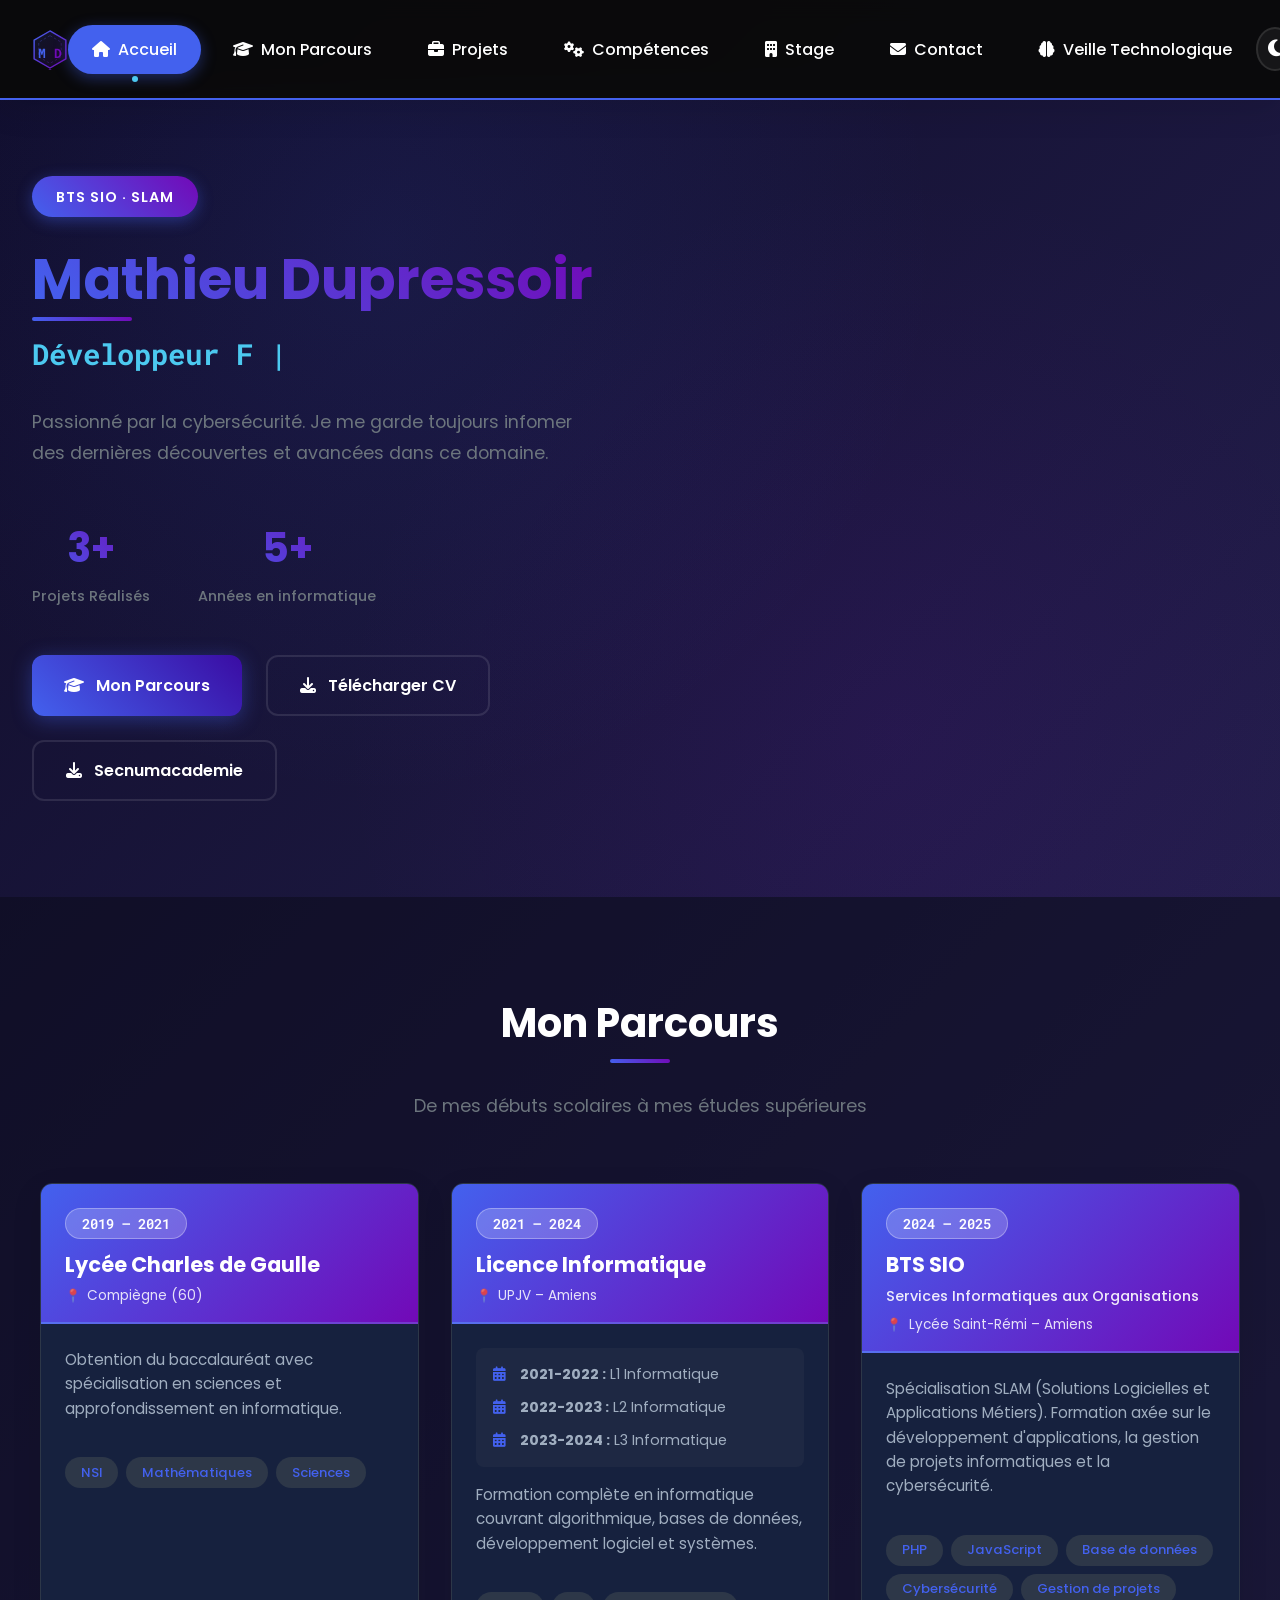
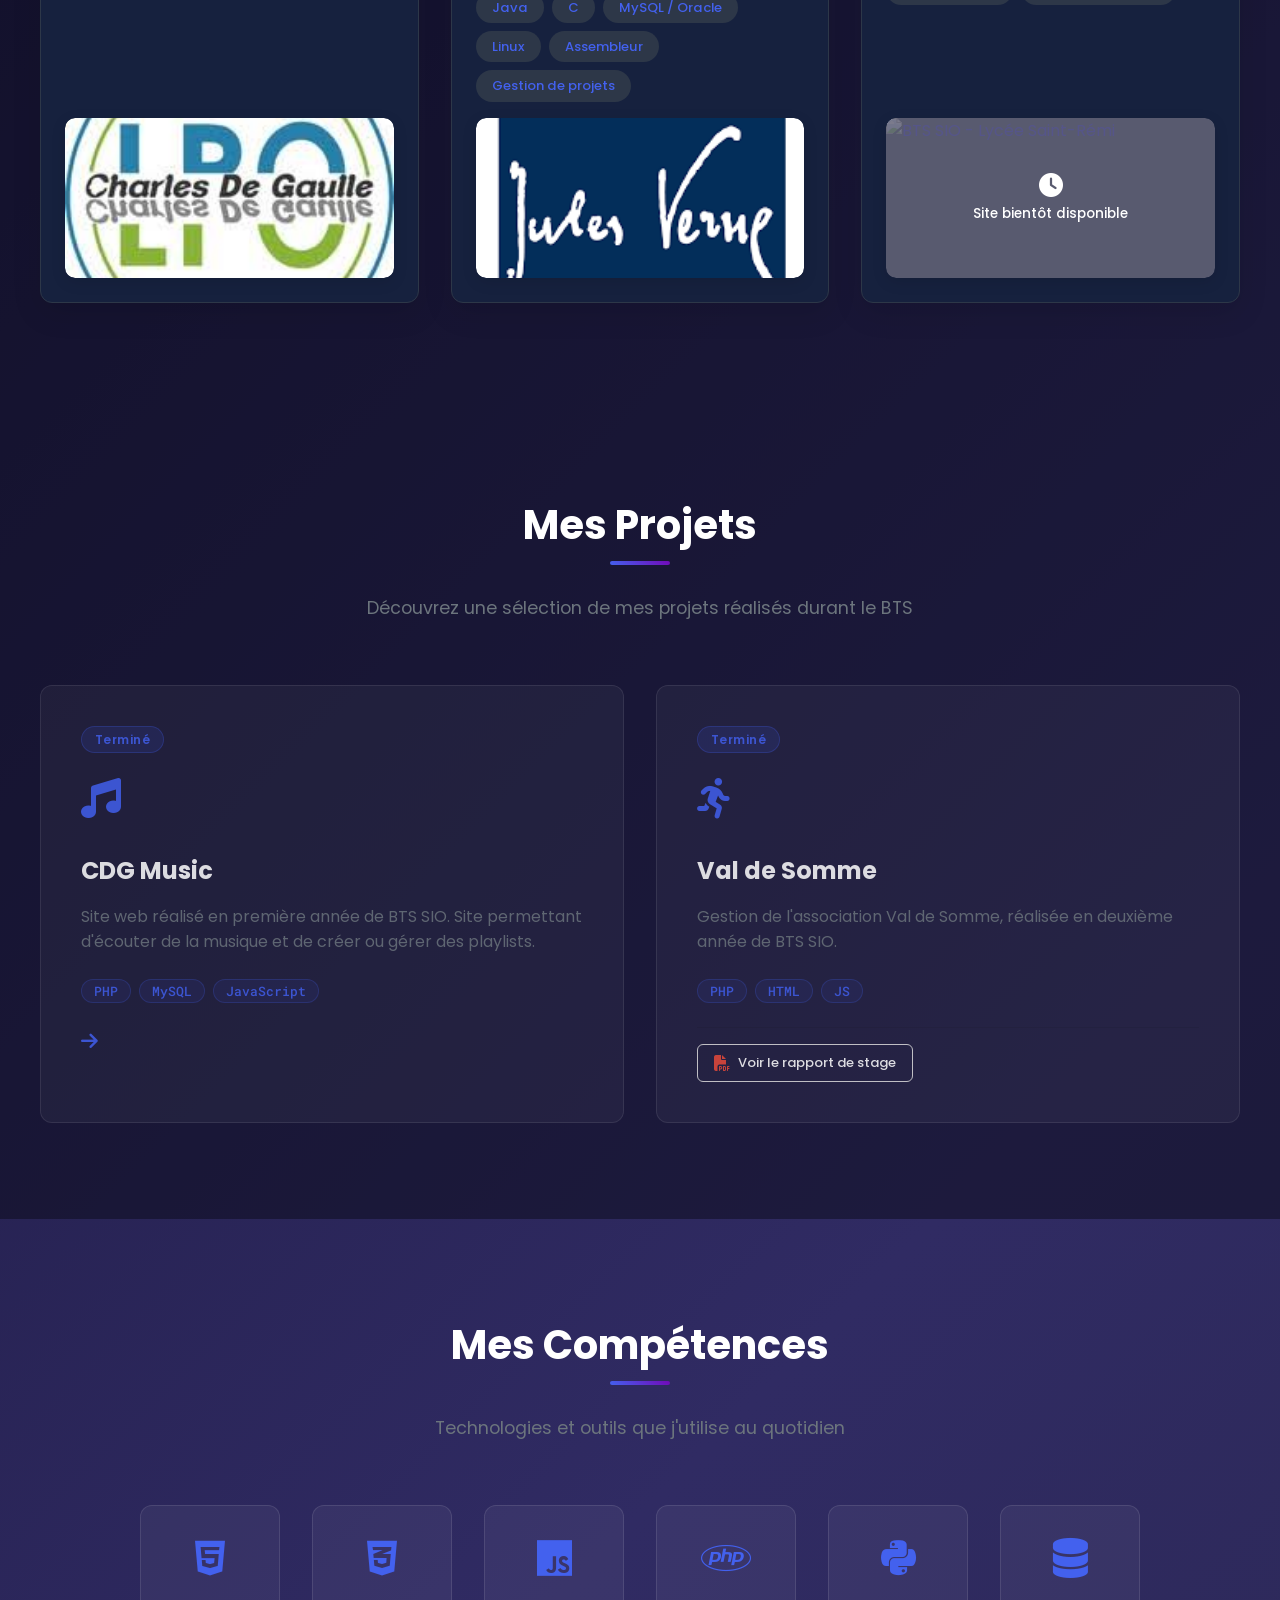
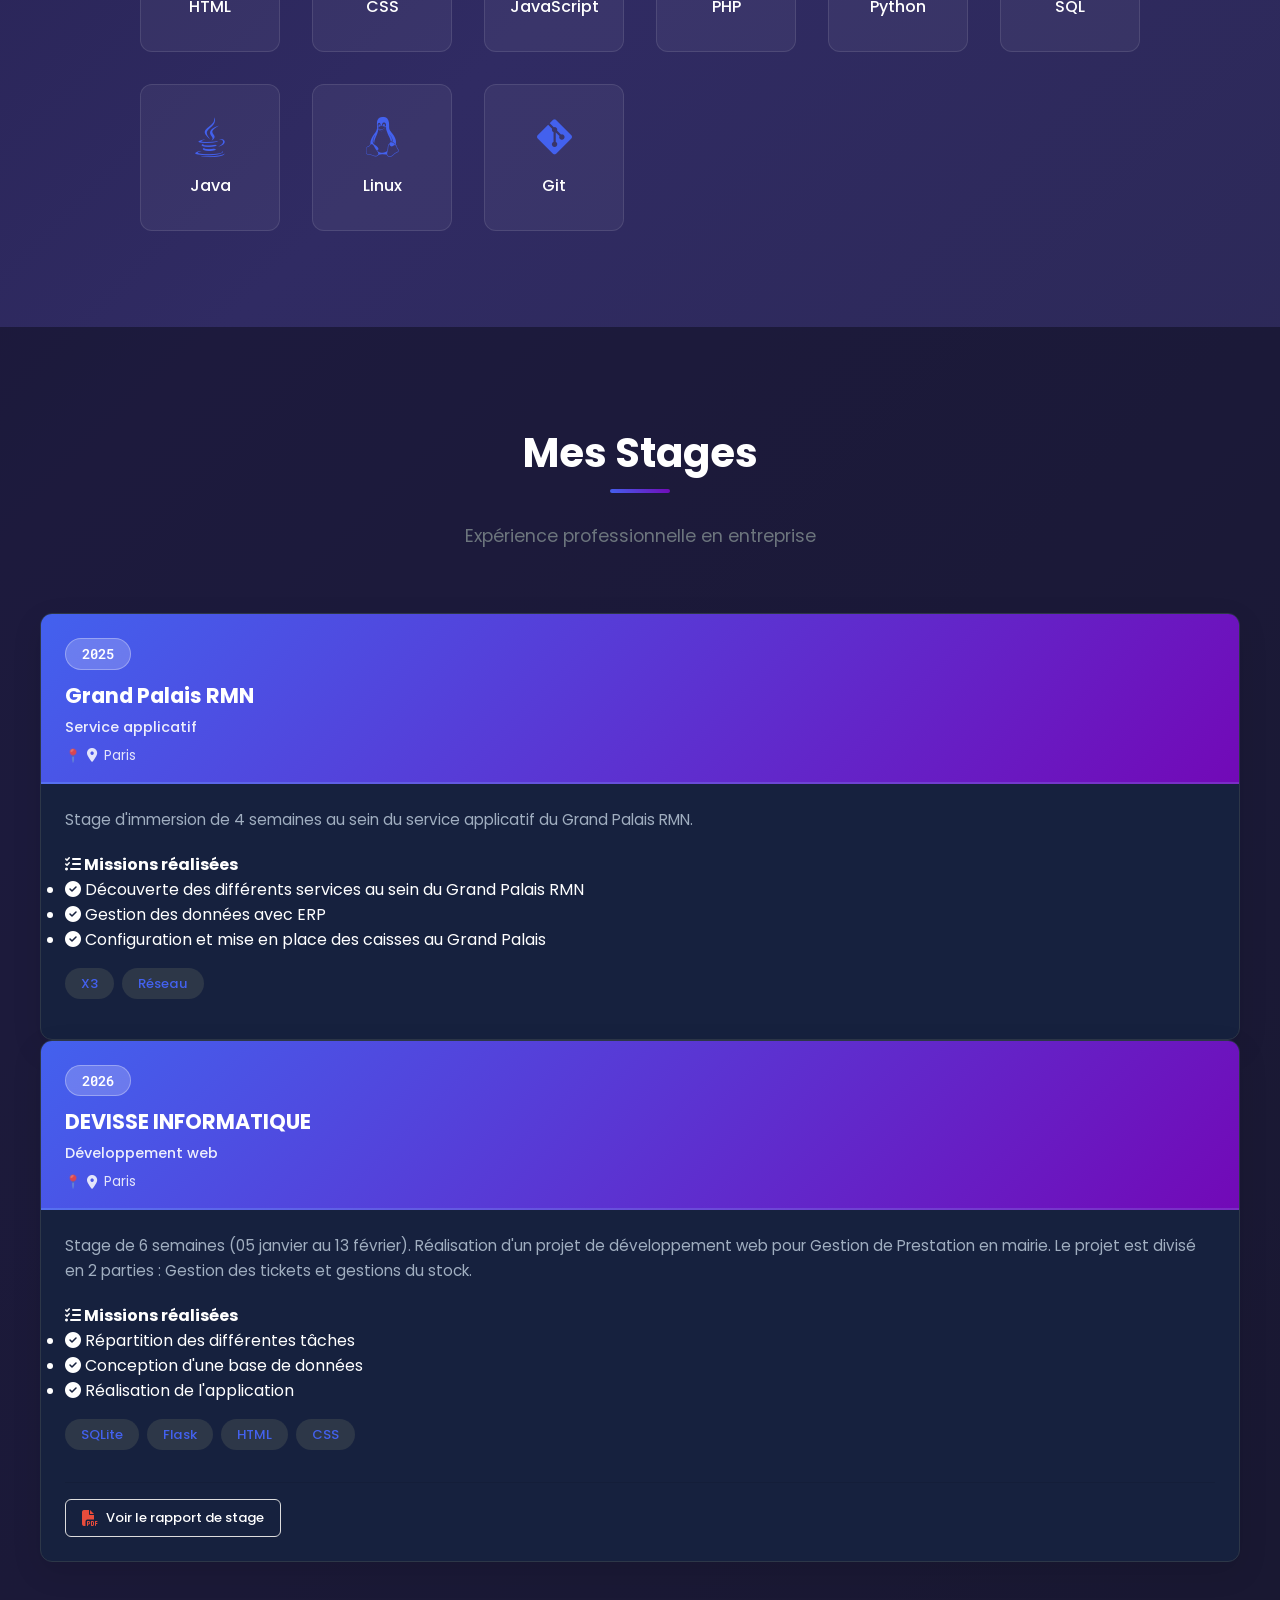
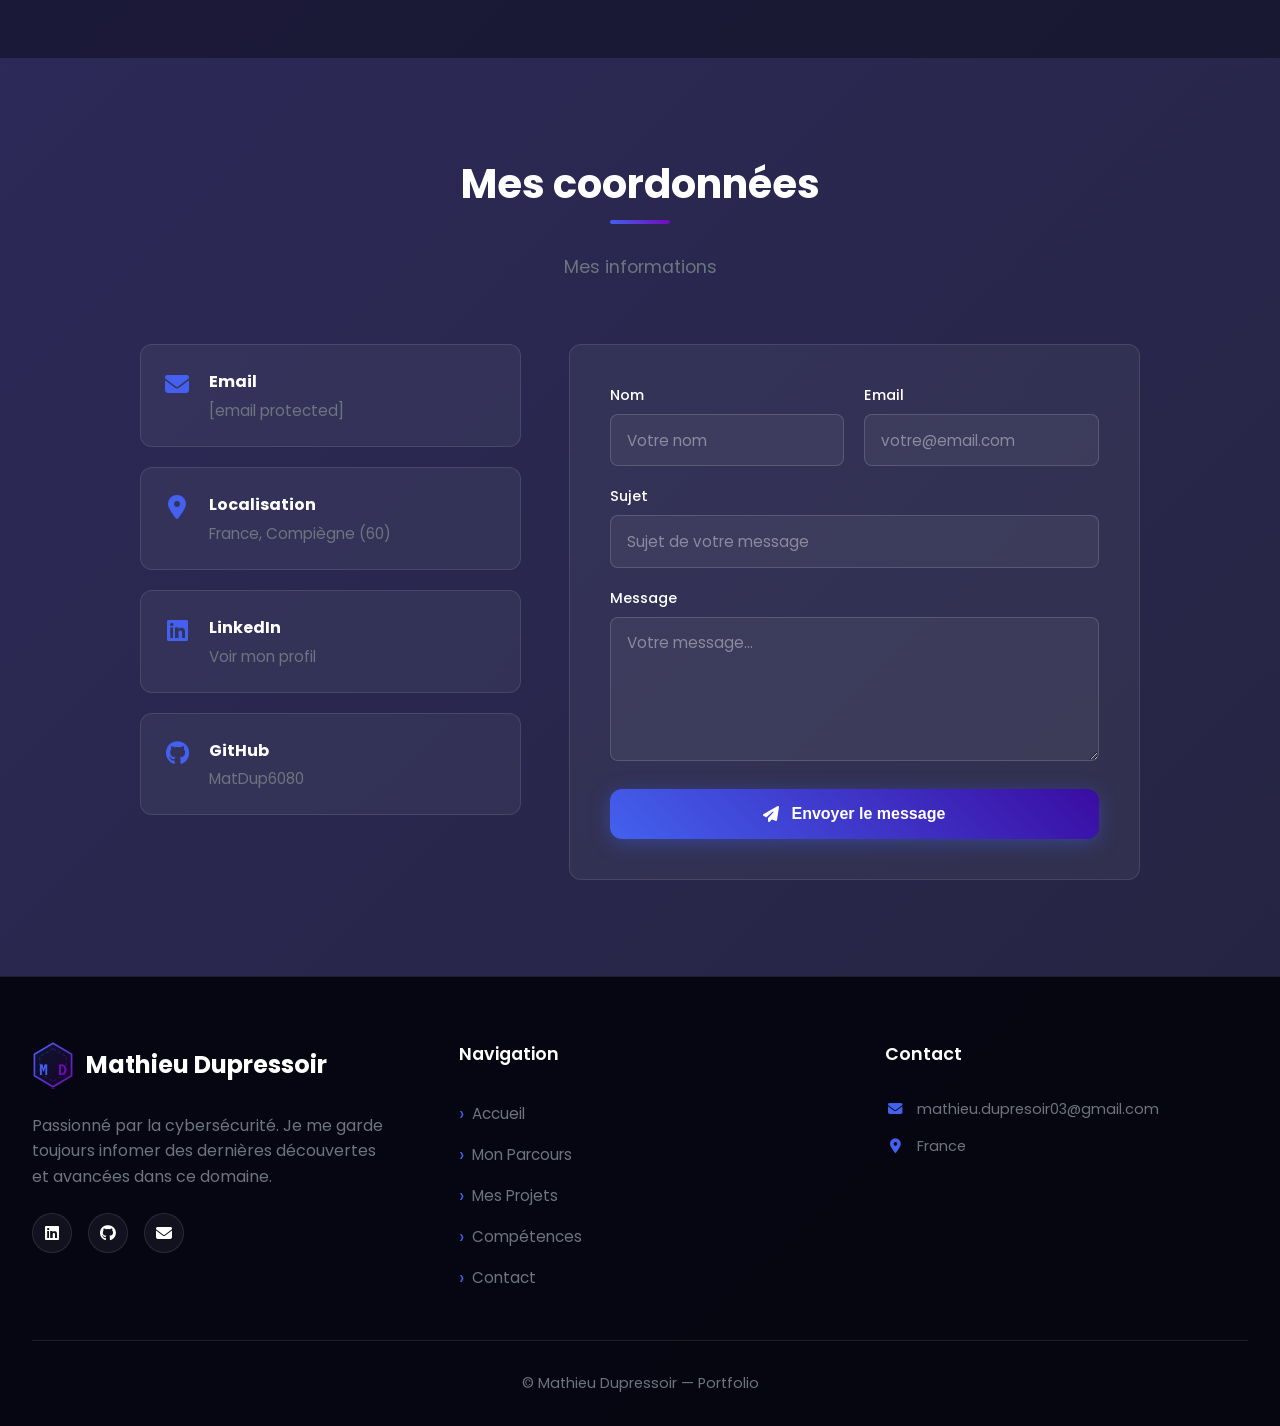
==== index.html @ 3f150882 "Add files via upload" ====
<!DOCTYPE html>
<html lang="fr">
<head>
    <meta charset="UTF-8">
    <meta name="viewport" content="width=device-width, initial-scale=1.0">
    <title>Portfolio - Mathieu Dupressoir</title>
    <link rel="stylesheet" href="portfolio.css">
    <link rel="stylesheet" href="https://cdnjs.cloudflare.com/ajax/libs/font-awesome/6.4.0/css/all.min.css">
    <link href="https://fonts.googleapis.com/css2?family=Poppins:wght@300;400;500;600;700&family=Roboto+Mono:wght@300;400;500&display=swap" rel="stylesheet">
</head>
<body>

<!-- Navigation -->
<nav class="navbar">
    <div class="nav-container">
        <div class="nav-brand">
            <a href="#accueil" class="logo-wrapper" aria-label="Accueil">
                <!-- Logo hexagone — version navbar -->
                <svg class="logo-svg" viewBox="0 0 54 62" xmlns="http://www.w3.org/2000/svg" aria-hidden="true">
                    <defs>
                        <linearGradient id="lg-nav" x1="0%" y1="0%" x2="100%" y2="100%">
                            <stop offset="0%" stop-color="#4361ee"/>
                            <stop offset="100%" stop-color="#7209b7"/>
                        </linearGradient>
                    </defs>
                    <!-- Remplissage léger -->
                    <polygon points="27,3 51,17 51,45 27,59 3,45 3,17" fill="url(#lg-nav)" opacity="0.14"/>
                    <!-- Contour principal -->
                    <polygon points="27,3 51,17 51,45 27,59 3,45 3,17" fill="none" stroke="url(#lg-nav)" stroke-width="2.2"/>
                    <!-- Contour tirets intérieur -->
                    <polygon points="27,10 44,20 44,42 27,52 10,42 10,20" fill="none" stroke="url(#lg-nav)" stroke-width="0.9" stroke-dasharray="4 3" opacity="0.5"/>
                    <!-- M -->
                    <text x="15" y="36" font-family="'Roboto Mono',monospace" font-size="20" font-weight="700" fill="#4361ee" text-anchor="middle" dominant-baseline="central">M</text>
                    <!-- D -->
                    <text x="39" y="36" font-family="'Roboto Mono',monospace" font-size="20" font-weight="700" fill="#7209b7" text-anchor="middle" dominant-baseline="central">D</text>
                    <!-- Point accent -->
                    <circle cx="27" cy="64" r="3" fill="#7209b7"/>
                </svg>
            </a>
        </div>

        <ul class="nav-menu">
            <li><a href="#accueil" class="nav-link active">
                <i class="fas fa-home"></i>
                <span>Accueil</span>
            </a></li>
            <li><a href="#parcours" class="nav-link">
                <i class="fas fa-graduation-cap"></i>
                <span>Mon Parcours</span>
            </a></li>
            <li><a href="#projets" class="nav-link">
                <i class="fas fa-briefcase"></i>
                <span>Projets</span>
            </a></li>
            <li><a href="#competences" class="nav-link">
                <i class="fas fa-cogs"></i>
                <span>Compétences</span>
            </a></li>
            <li><a href="#stage" class="nav-link">
                <i class="fas fa-building"></i>
                <span>Stage</span>
            </a></li>
            <li><a href="#contact" class="nav-link">
                <i class="fas fa-envelope"></i>
                <span>Contact</span>
            </a></li>
            <li><a href="Veille_technologique/Veille_cyber.html" class="nav-link">
                <i class="fas fa-brain"></i>
                <span>Veille Technologique</span>
            </a></li>
        </ul>

        <div class="nav-actions">
            <button class="theme-toggle" id="themeToggle" aria-label="Changer le thème">
                <i class="fas fa-moon"></i>
            </button>
            <a href="#contact" class="btn btn-primary btn-small">
                <i class="fas fa-paper-plane"></i>
                <span>Me contacter</span>
            </a>
        </div>

        <button class="menu-toggle" id="menuToggle" aria-label="Menu mobile">
            <i class="fas fa-bars"></i>
        </button>
    </div>
</nav>

<!-- Menu mobile -->
    <div class="mobile-menu" id="mobileMenu">
        <div class="mobile-menu-header">
            <div class="logo-wrapper">
                <svg class="logo-svg" viewBox="0 0 54 62" xmlns="http://www.w3.org/2000/svg" aria-hidden="true">
                    <defs>
                        <linearGradient id="lg-mob" x1="0%" y1="0%" x2="100%" y2="100%">
                            <stop offset="0%" stop-color="#4361ee"/>
                            <stop offset="100%" stop-color="#7209b7"/>
                        </linearGradient>
                    </defs>
                    <polygon points="27,3 51,17 51,45 27,59 3,45 3,17" fill="url(#lg-mob)" opacity="0.14"/>
                    <polygon points="27,3 51,17 51,45 27,59 3,45 3,17" fill="none" stroke="url(#lg-mob)" stroke-width="2.2"/>
                    <polygon points="27,10 44,20 44,42 27,52 10,42 10,20" fill="none" stroke="url(#lg-mob)" stroke-width="0.9" stroke-dasharray="4 3" opacity="0.5"/>
                    <text x="15" y="36" font-family="'Roboto Mono',monospace" font-size="20" font-weight="700" fill="#4361ee" text-anchor="middle" dominant-baseline="central">M</text>
                    <text x="39" y="36" font-family="'Roboto Mono',monospace" font-size="20" font-weight="700" fill="#7209b7" text-anchor="middle" dominant-baseline="central">D</text>
                    <circle cx="27" cy="64" r="3" fill="#7209b7"/>
                </svg>
                <span class="logo-text">Mathieu Dupressoir</span>
            </div>
            <button class="menu-close" id="menuClose" aria-label="Fermer le menu">
                <i class="fas fa-times"></i>
            </button>
        </div>
        <ul class="mobile-nav-menu">
            <li><a href="#accueil" class="mobile-nav-link active">
                <i class="fas fa-home"></i>
                <span>Accueil</span>
            </a></li>
            <li><a href="#parcours" class="mobile-nav-link">
                <i class="fas fa-graduation-cap"></i>
                <span>Mon Parcours</span>
            </a></li>
            <li><a href="#projets" class="mobile-nav-link">
                <i class="fas fa-briefcase"></i>
                <span>Projets</span>
            </a></li>
            <li><a href="#competences" class="mobile-nav-link">
                <i class="fas fa-cogs"></i>
                <span>Compétences</span>
            </a></li>
            <li><a href="#stage" class="mobile-nav-link">
                <i class="fas fa-building"></i>
                <span>Stage</span>
            </a></li>
            <li><a href="#contact" class="mobile-nav-link">
                <i class="fas fa-envelope"></i>
                <span>Contact</span>
            </a></li>
            <li><a href="Veille_technologique/Veille_cyber.html" class="mobile-nav-link">
                <i class="fas fa-brain"></i>
                <span>Veille Technologique</span>
            </a></li>
        </ul>
        <div class="mobile-menu-footer">
            <a href="#contact" class="btn btn-primary btn-block">
                <i class="fas fa-paper-plane"></i>
                <span>Me contacter</span>
            </a>
        </div>
    </div>

<!-- Contenu principal -->
<main class="main-content">

    <!-- Section Héros -->
    <section class="hero-section" id="accueil">
        <div class="hero-overlay"></div>
        <div class="hero-container">
            <div class="hero-content">
                <div class="welcome-badge">
                    <span class="badge-text">BTS SIO · SLAM</span>
                </div>

                <h1 class="hero-title">
                    <span class="title-line accent">Mathieu Dupressoir</span>
                </h1>

                <h2 class="hero-subtitle">
                    <!-- Le contenu est géré entièrement par le JS — ne pas mettre de texte ici -->
                    <span class="typing-text" id="typingText"></span>
                    <span class="cursor">|</span>
                </h2>

                <p class="hero-description">
                    Passionné par la cybersécurité. 
                    Je me garde toujours infomer des dernières découvertes et avancées dans ce domaine.
                </p>

                <div class="hero-stats">
                    <div class="stat-item">
                        <div class="stat-number">3+</div>
                        <div class="stat-label">Projets Réalisés</div>
                    </div>
                    <div class="stat-item">
                        <div class="stat-number">5+</div>
                        <div class="stat-label">Années en informatique</div>
                    </div>
                </div>

                <div class="hero-actions">
                    <a href="#parcours" class="btn btn-primary">
                        <i class="fas fa-graduation-cap"></i>
                        <span>Mon Parcours</span>
                    </a>
                    <a href="doc/CV_DUPRESSOIR_Mathieu.pdf" class="btn btn-secondary" target="_blank" rel="noopener">
                        <i class="fas fa-download"></i>
                        <span>Télécharger CV</span>
                    </a>
                     <a href="doc/Secnumacademie.pdf" class="btn btn-secondary" target="_blank" rel="noopener">
                        <i class="fas fa-download"></i>
                        <span>Secnumacademie</span>
                    </a>
                </div>
            </div>
        </div>
    </section>

    <!-- Section Parcours -->
    <section class="parcours-section" id="parcours">
        <div class="section-header">
            <h2 class="section-title">Mon Parcours</h2>
            <p class="section-subtitle">De mes débuts scolaires à mes études supérieures</p>
        </div>

        <div class="parcours-grid">
            <!-- Carte Lycée -->
            <div class="parcours-card">
                <div class="parcours-header">
                    <div class="parcours-year">2019 – 2021</div>
                    <h3 class="parcours-title">Lycée Charles de Gaulle</h3>
                    <p class="parcours-location">Compiègne (60)</p>
                </div>
                <div class="parcours-body">
                    <p class="parcours-description">
                        Obtention du baccalauréat avec spécialisation en sciences
                        et approfondissement en informatique.
                    </p>
                    <div class="parcours-skills">
                        <span class="skill-tag">NSI</span>
                        <span class="skill-tag">Mathématiques</span>
                        <span class="skill-tag">Sciences</span>
                    </div>
                    <div class="parcours-image-link">
                        <a href="https://lpo-lyc-metier-charles-de-gaulle-compiegne.60.ac-amiens.fr/"
                           target="_blank" rel="noopener" class="image-link-wrapper">
                            <img src="img/lycee.jpg" alt="Lycée Charles de Gaulle" class="parcours-img">
                            <div class="image-overlay">
                                <i class="fas fa-external-link-alt"></i>
                                <span>Visiter le site du lycée</span>
                            </div>
                        </a>
                    </div>
                </div>
            </div>

            <!-- Carte Licence -->
            <div class="parcours-card">
                <div class="parcours-header">
                    <div class="parcours-year">2021 – 2024</div>
                    <h3 class="parcours-title">Licence Informatique</h3>
                    <p class="parcours-location">UPJV – Amiens</p>
                </div>
                <div class="parcours-body">
                    <div class="parcours-details">
                        <div class="detail-item">
                            <i class="fas fa-calendar-alt"></i>
                            <span><strong>2021-2022 :</strong> L1 Informatique</span>
                        </div>
                        <div class="detail-item">
                            <i class="fas fa-calendar-alt"></i>
                            <span><strong>2022-2023 :</strong> L2 Informatique</span>
                        </div>
                        <div class="detail-item">
                            <i class="fas fa-calendar-alt"></i>
                            <span><strong>2023-2024 :</strong> L3 Informatique</span>
                        </div>
                    </div>
                    <p class="parcours-description">
                        Formation complète en informatique couvrant algorithmique, bases de données,
                        développement logiciel et systèmes.
                    </p>
                    <div class="parcours-skills">
                        <span class="skill-tag">Java</span>
                        <span class="skill-tag">C</span>
                        <span class="skill-tag">MySQL / Oracle</span>
                        <span class="skill-tag">Linux</span>
                        <span class="skill-tag">Assembleur</span>
                        <span class="skill-tag">Gestion de projets</span>
                    </div>
                    <div class="parcours-image-link">
                        <a href="https://sciences.u-picardie.fr/accueil-ufr-sciences"
                           target="_blank" rel="noopener" class="image-link-wrapper">
                            <img src="img/fac.jpg" alt="Université de Picardie Jules Verne" class="parcours-img">
                            <div class="image-overlay">
                                <i class="fas fa-external-link-alt"></i>
                                <span>Visiter le site de l'UPJV</span>
                            </div>
                        </a>
                    </div>
                </div>
            </div>

            <!-- Carte BTS SIO -->
            <div class="parcours-card">
                <div class="parcours-header">
                    <div class="parcours-year">2024 – 2025</div>
                    <h3 class="parcours-title">BTS SIO</h3>
                    <p class="parcours-subtitle">Services Informatiques aux Organisations</p>
                    <p class="parcours-location">Lycée Saint-Rémi – Amiens</p>
                </div>
                <div class="parcours-body">
                    <p class="parcours-description">
                        Spécialisation SLAM (Solutions Logicielles et Applications Métiers).
                        Formation axée sur le développement d'applications, la gestion
                        de projets informatiques et la cybersécurité.
                    </p>
                    <div class="parcours-skills">
                        <span class="skill-tag">PHP</span>
                        <span class="skill-tag">JavaScript</span>
                        <span class="skill-tag">Base de données</span>
                        <span class="skill-tag">Cybersécurité</span>
                        <span class="skill-tag">Gestion de projets</span>
                    </div>
                    <div class="parcours-image-link">
                        
                        <a href="#" class="image-link-wrapper image-link-disabled" aria-disabled="true" onclick="return false;">
                            <img src="img/bts.jpg" alt="BTS SIO - Lycée Saint-Rémi" class="parcours-img">
                            <div class="image-overlay">
                                <i class="fas fa-clock"></i>
                                <span>Site bientôt disponible</span>
                            </div>
                        </a>
                    </div>
                </div>
            </div>
        </div>
    </section>

    <!-- Section Projets -->
    <section class="quick-access" id="projets">
        <div class="section-header">
            <h2 class="section-title">Mes Projets</h2>
            <p class="section-subtitle">Découvrez une sélection de mes projets réalisés durant le BTS</p>
        </div>

        <div class="access-grid">
            <div class="access-card access-card--disabled">
                <div class="card-badge">Terminé</div>
                <div class="card-icon">
                    <i class="fas fa-music"></i>
                </div>
                <h3 class="card-title">CDG Music</h3>
                <p class="card-description">
                    Site web réalisé en première année de BTS SIO.
                    Site permettant d'écouter de la musique et de créer ou gérer des playlists.
                </p>
                <div class="card-tags">
                    <span class="card-tag">PHP</span>
                    <span class="card-tag">MySQL</span>
                    <span class="card-tag">JavaScript</span>
                </div>
                <div class="card-arrow">
                    <i class="fas fa-arrow-right"></i>
                </div>
            </div>

            <div class="access-card access-card--disabled">
                <div class="card-badge">Terminé</div>
                <div class="card-icon">
                    <i class="fas fa-running"></i>
                </div>
                <h3 class="card-title">Val de Somme</h3>
                <p class="card-description">
                    Gestion de l'association Val de Somme, réalisée en deuxième année de BTS SIO.
                </p>
                <div class="card-tags">
                    <span class="card-tag">PHP</span>
                    <span class="card-tag">HTML</span>
                    <span class="card-tag">JS</span>
                </div>
                <div class="parcours-pdf">
                    <a href="doc/ppe_vds.pdf" target="_blank" class="pdf-btn">
                        <i class="fas fa-file-pdf"></i>
                        Voir le rapport de stage
                    </a>
                </div>
            </div>
        </div>
    </section>

    <!-- Section Compétences -->
    <section class="tech-stack" id="competences">
        <div class="section-header">
            <h2 class="section-title">Mes Compétences</h2>
            <p class="section-subtitle">Technologies et outils que j'utilise au quotidien</p>
        </div>

        <div class="tech-grid">
            <div class="tech-item">
                <i class="fab fa-html5"></i>
                <span>HTML</span>
            </div>
            <div class="tech-item">
                <i class="fab fa-css3-alt"></i>
                <span>CSS</span>
            </div>
            <div class="tech-item">
                <i class="fab fa-js"></i>
                <span>JavaScript</span>
            </div>
            <div class="tech-item">
                <i class="fab fa-php"></i>
                <span>PHP</span>
            </div>
            <div class="tech-item">
                <i class="fab fa-python"></i>
                <span>Python</span>
            </div>
            <div class="tech-item">
                <i class="fas fa-database"></i>
                <span>SQL</span>
            </div>
            <div class="tech-item">
                <i class="fab fa-java"></i>
                <span>Java</span>
            </div>
            <div class="tech-item">
                <i class="fab fa-linux"></i>
                <span>Linux</span>
            </div>
            <div class="tech-item">
                <i class="fab fa-git-alt"></i>
                <span>Git</span>
            </div>
        </div>
    </section>

    <!-- Section Stage -->
    <section class="parcours-section stage-section" id="stage">
        <div class="section-header">
            <h2 class="section-title">Mes Stages</h2>
            <p class="section-subtitle">Expérience professionnelle en entreprise</p>
        </div>

        <div class="parcours-grid parcours-grid--centered">
            <div class="parcours-card stage-card">
                <div class="parcours-header">
                    <div class="parcours-year">2025</div>
                    <h3 class="parcours-title">Grand Palais RMN</h3>
                    <p class="parcours-subtitle">Service applicatif</p>
                    <p class="parcours-location"><i class="fas fa-map-marker-alt"></i> Paris</p>
                </div>
                <div class="parcours-body">
                    <p class="parcours-description">
                        Stage d'immersion de 4 semaines au sein du service applicatif du Grand Palais RMN.
                    </p>
                    <div class="stage-missions">
                        <h4 class="missions-title"><i class="fas fa-tasks"></i> Missions réalisées</h4>
                        <ul class="missions-list">
                            <li><i class="fas fa-check-circle"></i> Découverte des différents services au sein du Grand Palais RMN</li>
                            <li><i class="fas fa-check-circle"></i> Gestion des données avec ERP</li>
                            <li><i class="fas fa-check-circle"></i> Configuration et mise en place des caisses au Grand Palais</li>

                        </ul>
                    </div>
                    <div class="parcours-skills">
                        <span class="skill-tag">X3</span>
                        <span class="skill-tag">Réseau</span>
                    </div>
                </div>
            </div>
        </div>

        <div class="parcours-grid parcours-grid--centered">
            <div class="parcours-card stage-card">
                <div class="parcours-header">
                    <div class="parcours-year">2026</div>
                    <h3 class="parcours-title">DEVISSE INFORMATIQUE</h3>
                    <p class="parcours-subtitle">Développement web</p>
                    <p class="parcours-location"><i class="fas fa-map-marker-alt"></i> Paris</p>
                </div>
                <div class="parcours-body">
                    <p class="parcours-description">
                        Stage de 6 semaines (05 janvier au 13 février). Réalisation d'un projet de développement web pour Gestion de Prestation en mairie.
                        Le projet est divisé en 2 parties : Gestion des tickets et gestions du stock.
                    </p>
                    <div class="stage-missions">
                        <h4 class="missions-title"><i class="fas fa-tasks"></i> Missions réalisées</h4>
                        <ul class="missions-list">
                            <li><i class="fas fa-check-circle"></i> Répartition des différentes tâches</li>
                            <li><i class="fas fa-check-circle"></i> Conception d'une base de données</li>
                            <li><i class="fas fa-check-circle"></i> Réalisation de l'application</li>
                        </ul>
                    </div>
                    <div class="parcours-skills">
                        <span class="skill-tag">SQLite</span>
                        <span class="skill-tag">Flask</span>
                        <span class="skill-tag">HTML</span>
                        <span class="skill-tag">CSS</span>
                    </div>
                    <div class="parcours-pdf">
                        <a href="doc/prestation_mairie.pdf" target="_blank" class="pdf-btn">
                            <i class="fas fa-file-pdf"></i>
                            Voir le rapport de stage
                        </a>
                    </div>
                </div>
            </div>
        </div>

    </section>

    <!-- Section Contact -->
    <section class="contact-section" id="contact">
        <div class="section-header">
            <h2 class="section-title">Mes coordonnées</h2>
            <p class="section-subtitle">Mes informations</p>
        </div>

        <div class="contact-container">
            <div class="contact-info">
                <div class="contact-item">
                    <i class="fas fa-envelope"></i>
                    <div>
                        <h3>Email</h3>
                        <p><a href="/cdn-cgi/l/email-protection" class="__cf_email__" data-cfemail="0a676b7e62636f7f246e7f7a786f79796563783a394a6d676b636624696567">[email&#160;protected]</a></p>
                    </div>
                </div>
                <div class="contact-item">
                    <i class="fas fa-map-marker-alt"></i>
                    <div>
                        <h3>Localisation</h3>
                        <p>France, Compiègne (60)</p>
                    </div>
                </div>
                <div class="contact-item">
                    <i class="fab fa-linkedin"></i>
                    <div>
                        <h3>LinkedIn</h3>
                        <p><a href="https://www.linkedin.com/in/mathieu-dupressoir-384376329/" target="_blank" rel="noopener">Voir mon profil</a></p>
                    </div>
                </div>
                <div class="contact-item">
                    <i class="fab fa-github"></i>
                    <div>
                        <h3>GitHub</h3>
                        <p><a href="https://github.com/MatDup6080" target="_blank" rel="noopener">MatDup6080</a></p>
                    </div>
                </div>
            </div>

            <!-- Formulaire de contact -->
            <!-- Formulaire de contact — Formspree -->
            <form class="contact-form" id="contactForm" action="https://formspree.io/f/xojkkrzo" method="POST" novalidate>
                <!-- Email de destination -->
                <input type="hidden" name="_replyto" value="mathieu.dupressoir03@gmail.com">
                <!-- Anti-spam honeypot -->
                <input type="text" name="_gotcha" style="display:none">
                <div class="form-row">
                    <div class="form-group">
                        <label for="contactName">Nom</label>
                        <input type="text" id="contactName" name="name" placeholder="Votre nom" required>
                    </div>
                    <div class="form-group">
                        <label for="contactEmail">Email</label>
                        <input type="email" id="contactEmail" name="email" placeholder="votre@email.com" required>
                    </div>
                </div>
                <div class="form-group">
                    <label for="contactSubject">Sujet</label>
                    <input type="text" id="contactSubject" name="subject" placeholder="Sujet de votre message" required>
                </div>
                <div class="form-group">
                    <label for="contactMessage">Message</label>
                    <textarea id="contactMessage" name="message" rows="5" placeholder="Votre message..." required></textarea>
                </div>
                <button type="submit" class="btn btn-primary btn-submit" id="submitBtn">
                    <i class="fas fa-paper-plane"></i>
                    <span>Envoyer le message</span>
                </button>
                <div class="form-success" id="formSuccess" style="display:none">
                    <i class="fas fa-check-circle"></i>
                    <span>Message envoyé ! Je te répondrai dès que possible.</span>
                </div>
                <div class="form-error" id="formError" style="display:none">
                    <i class="fas fa-exclamation-circle"></i>
                    <span>Une erreur est survenue. Réessaie ou contacte-moi directement par email.</span>
                </div>
            </form>
        </div>
    </section>
</main>

<!-- Footer -->
<footer class="footer">
    <div class="footer-content">
        <div class="footer-section">
            <div class="footer-logo">
                <svg class="logo-svg logo-svg--footer" viewBox="0 0 54 62" xmlns="http://www.w3.org/2000/svg" aria-hidden="true">
                    <defs>
                        <linearGradient id="lg-ftr" x1="0%" y1="0%" x2="100%" y2="100%">
                            <stop offset="0%" stop-color="#4361ee"/>
                            <stop offset="100%" stop-color="#7209b7"/>
                        </linearGradient>
                    </defs>
                    <polygon points="27,3 51,17 51,45 27,59 3,45 3,17" fill="url(#lg-ftr)" opacity="0.14"/>
                    <polygon points="27,3 51,17 51,45 27,59 3,45 3,17" fill="none" stroke="url(#lg-ftr)" stroke-width="2.2"/>
                    <polygon points="27,10 44,20 44,42 27,52 10,42 10,20" fill="none" stroke="url(#lg-ftr)" stroke-width="0.9" stroke-dasharray="4 3" opacity="0.5"/>
                    <text x="15" y="36" font-family="'Roboto Mono',monospace" font-size="20" font-weight="700" fill="#4361ee" text-anchor="middle" dominant-baseline="central">M</text>
                    <text x="39" y="36" font-family="'Roboto Mono',monospace" font-size="20" font-weight="700" fill="#7209b7" text-anchor="middle" dominant-baseline="central">D</text>
                    <circle cx="27" cy="64" r="3" fill="#7209b7"/>
                </svg>
                <span>Mathieu Dupressoir</span>
            </div>
            <p class="footer-description">
                Passionné par la cybersécurité.
                Je me garde toujours infomer des dernières découvertes et avancées dans ce domaine.

            </p>
            <div class="social-links">
                <a href="https://www.linkedin.com/in/mathieu-dupressoir-384376329/" class="social-link" aria-label="LinkedIn" target="_blank" rel="noopener">
                    <i class="fab fa-linkedin"></i>
                </a>
                <a href="https://github.com/MatDup6080" class="social-link" aria-label="GitHub" target="_blank" rel="noopener">
                    <i class="fab fa-github"></i>
                </a>
                <a href="mathieu.dupressoir03@gmail.com" class="social-link" aria-label="Email">
                    <i class="fas fa-envelope"></i>
                </a>
            </div>
        </div>

        <div class="footer-section">
            <h3 class="footer-title">Navigation</h3>
            <ul class="footer-links">
                <li><a href="#accueil">Accueil</a></li>
                <li><a href="#parcours">Mon Parcours</a></li>
                <li><a href="#projets">Mes Projets</a></li>
                <li><a href="#competences">Compétences</a></li>
                <li><a href="#contact">Contact</a></li>
            </ul>
        </div>

        <div class="footer-section">
            <h3 class="footer-title">Contact</h3>
            <ul class="footer-contact">
                <li>
                    <i class="fas fa-envelope"></i>
                    <span> <a href="/cdn-cgi/l/email-protection" class="__cf_email__" data-cfemail="046965706c6d61712a607174766177776b6d763437446369656d682a676b69">mathieu.dupresoir03@gmail.com</a></span>
                </li>
                <li>
                    <i class="fas fa-map-marker-alt"></i>
                    <span>France</span>
                </li>
            </ul>
        </div>
    </div>

    <div class="footer-bottom">
        <p>&copy; <span id="currentYear"></span> Mathieu Dupressoir — Portfolio</p>
    </div>
</footer>

<script src="portfolio.js"></script>
</body>
</html>
---- portfolio.css ----
/* ===== VARIABLES & RESET ===== */
:root {
    /* Couleurs principales */
    --primary: #4361ee;
    --secondary: #3a0ca3;
    --accent: #7209b7;
    --success: #4cc9f0;

    /* Mode sombre (défaut) */
    --text-main: #ffffff;
    --bg-body: linear-gradient(135deg, #0f0c29 0%, #302b63 50%, #24243e 100%);
    --navbar-bg: rgba(10, 10, 10, 0.95);
    --mobile-menu-bg: rgba(10, 10, 10, 0.98);
    --card-bg: rgba(255, 255, 255, 0.05);
    --card-border: rgba(255, 255, 255, 0.1);
    --card-hover-bg: rgba(255, 255, 255, 0.1);
    --section-alt-bg: rgba(10, 10, 25, 0.5);
    --footer-bg: rgba(5, 5, 15, 0.95);
    --footer-border: rgba(255, 255, 255, 0.1);

    /* Cartes parcours */
    --parcours-card-bg: #16213e;
    --parcours-text: #f8f9fa;
    --parcours-text-secondary: #a0aec0;
    --parcours-border: #2d3748;
    --parcours-tag-bg: #2d3748;

    /* Formulaire */
    --input-bg: rgba(255, 255, 255, 0.05);
    --input-border: rgba(255, 255, 255, 0.15);
    --input-text: #ffffff;
    --input-placeholder: rgba(255, 255, 255, 0.4);

    /* Communs */
    --gray: #6c757d;
    --gray-light: #e9ecef;
    --shadow: 0 10px 30px rgba(0, 0, 0, 0.1);
    --shadow-lg: 0 20px 60px rgba(0, 0, 0, 0.2);
    --radius: 12px;
    --transition: all 0.3s cubic-bezier(0.4, 0, 0.2, 1);
}

/* Mode clair */
.dark-theme {
    --primary: #4895ef;
    --secondary: #560bad;
    --accent: #b5179e;
    --success: #0ea5e9;

    --text-main: #0f172a;
    --bg-body: linear-gradient(135deg, #f8fafc 0%, #e2e8f0 50%, #f1f5f9 100%);
    --navbar-bg: rgba(248, 250, 252, 0.95);
    --mobile-menu-bg: rgba(248, 250, 252, 0.98);
    --card-bg: rgba(15, 23, 42, 0.05);
    --card-border: rgba(15, 23, 42, 0.1);
    --card-hover-bg: rgba(15, 23, 42, 0.1);
    --section-alt-bg: rgba(248, 250, 252, 0.5);
    --footer-bg: rgba(248, 250, 252, 0.95);
    --footer-border: rgba(15, 23, 42, 0.1);

    --parcours-card-bg: #ffffff;
    --parcours-text: #0f172a;
    --parcours-text-secondary: #475569;
    --parcours-border: #e9ecef;
    --parcours-tag-bg: #e9ecef;

    --input-bg: rgba(15, 23, 42, 0.05);
    --input-border: rgba(15, 23, 42, 0.2);
    --input-text: #0f172a;
    --input-placeholder: rgba(15, 23, 42, 0.4);

    --gray: #6c757d;
    --shadow: 0 10px 30px rgba(0, 0, 0, 0.08);
    --shadow-lg: 0 20px 60px rgba(0, 0, 0, 0.15);
}

/* ===== RESET ===== */
* {
    margin: 0;
    padding: 0;
    box-sizing: border-box;
}

html {
    scroll-behavior: smooth;
}

body {
    font-family: 'Poppins', sans-serif;
    background: var(--bg-body);
    color: var(--text-main);
    min-height: 100vh;
    transition: var(--transition);
    overflow-x: hidden;
}

/* ===== NAVBAR ===== */
.navbar {
    background: var(--navbar-bg);
    backdrop-filter: blur(10px);
    padding: 1rem 0;
    position: fixed;
    top: 0;
    left: 0;
    right: 0;
    z-index: 1000;
    border-bottom: 2px solid var(--primary);
    box-shadow: var(--shadow);
}

.nav-container {
    max-width: 1400px;
    margin: 0 auto;
    padding: 0 2rem;
    display: flex;
    justify-content: space-between;
    align-items: center;
}

.logo-wrapper {
    display: flex;
    align-items: center;
    gap: 0.6rem;
    text-decoration: none;
}

/* SVG hexagone — taille navbar */
.logo-svg {
    width: 36px;
    height: 41px;
    flex-shrink: 0;
    transition: transform 0.3s cubic-bezier(0.4, 0, 0.2, 1);
}

.logo-wrapper:hover .logo-svg {
    transform: rotate(30deg) scale(1.05);
}

/* Version footer légèrement plus grande */
.logo-svg--footer {
    width: 42px;
    height: 48px;
}

.logo-text {
    font-size: 1.1rem;
    font-weight: 700;
    color: var(--text-main);
    font-family: 'Roboto Mono', monospace;
    white-space: nowrap;
}

.nav-menu {
    display: flex;
    list-style: none;
    gap: 0.5rem;
}

.nav-link {
    color: var(--text-main);
    text-decoration: none;
    padding: 0.75rem 1.5rem;
    border-radius: 50px;
    display: flex;
    align-items: center;
    gap: 0.5rem;
    transition: var(--transition);
    font-weight: 500;
    position: relative;
    white-space: nowrap;
}

.nav-link:hover {
    background: rgba(67, 97, 238, 0.1);
    transform: translateY(-2px);
}

.nav-link.active {
    background: var(--primary);
    color: white;
    box-shadow: 0 4px 15px rgba(67, 97, 238, 0.4);
}

.nav-link.active::after {
    content: '';
    position: absolute;
    bottom: -8px;
    left: 50%;
    transform: translateX(-50%);
    width: 6px;
    height: 6px;
    background: var(--success);
    border-radius: 50%;
}

.nav-actions {
    display: flex;
    align-items: center;
    gap: 1rem;
}

.theme-toggle {
    background: var(--card-bg);
    border: 2px solid var(--card-border);
    color: var(--text-main);
    width: 44px;
    height: 44px;
    border-radius: 50%;
    cursor: pointer;
    display: flex;
    align-items: center;
    justify-content: center;
    transition: var(--transition);
    font-size: 1.2rem;
}

.theme-toggle:hover {
    background: var(--primary);
    transform: rotate(30deg);
    border-color: var(--primary);
    color: white;
}

/* ===== BOUTONS ===== */
.btn {
    padding: 1rem 2rem;
    border-radius: var(--radius);
    text-decoration: none;
    font-weight: 600;
    display: inline-flex;
    align-items: center;
    gap: 0.75rem;
    transition: var(--transition);
    font-size: 1rem;
    border: none;
    cursor: pointer;
}

.btn-primary {
    background: linear-gradient(45deg, var(--primary), var(--secondary));
    color: white;
    box-shadow: 0 4px 20px rgba(67, 97, 238, 0.4);
}

.btn-primary:hover {
    transform: translateY(-3px);
    box-shadow: 0 8px 30px rgba(67, 97, 238, 0.6);
    background: linear-gradient(45deg, var(--secondary), var(--primary));
}

.btn-small {
    padding: 0.75rem 1.5rem;
    font-size: 0.9rem;
}

.btn-secondary {
    background: transparent;
    color: var(--text-main);
    border: 2px solid var(--card-border);
}

.btn-secondary:hover {
    background: var(--card-hover-bg);
    transform: translateY(-3px);
    border-color: var(--primary);
}

/* ===== MENU MOBILE – BOUTON ===== */
.menu-toggle {
    display: none;
    background: transparent;
    border: none;
    color: var(--text-main);
    font-size: 1.5rem;
    cursor: pointer;
    padding: 0.5rem;
}

/* ===== MENU MOBILE – PANNEAU ===== */
.mobile-menu {
    position: fixed;
    top: 0;
    right: -100%;
    width: 300px;
    height: 100vh;
    background: var(--mobile-menu-bg);
    backdrop-filter: blur(20px);
    z-index: 2000;
    transition: right 0.3s ease;
    display: flex;
    flex-direction: column;
    border-left: 2px solid var(--primary);
}

.mobile-menu.active {
    right: 0;
}

.mobile-menu-header {
    padding: 1.5rem;
    display: flex;
    justify-content: space-between;
    align-items: center;
    border-bottom: 1px solid var(--card-border);
}

.menu-close {
    background: transparent;
    border: none;
    color: var(--text-main);
    font-size: 1.5rem;
    cursor: pointer;
    padding: 0.5rem;
}

.mobile-nav-menu {
    list-style: none;
    padding: 2rem;
    flex: 1;
}

.mobile-nav-link {
    color: var(--text-main);
    text-decoration: none;
    padding: 1rem;
    border-radius: var(--radius);
    display: flex;
    align-items: center;
    gap: 1rem;
    transition: var(--transition);
    margin-bottom: 0.5rem;
}

.mobile-nav-link:hover {
    background: rgba(67, 97, 238, 0.1);
}

.mobile-nav-link.active {
    background: var(--primary);
    color: white;
}

.mobile-menu-footer {
    padding: 2rem;
    border-top: 1px solid var(--card-border);
}

.btn-block {
    width: 100%;
    justify-content: center;
}

/* ===== HERO ===== */
.main-content {
    margin-top: 80px;
}

.hero-section {
    position: relative;
    padding: 6rem 2rem;
    overflow: hidden;
}

.hero-overlay {
    position: absolute;
    inset: 0;
    background:
        radial-gradient(circle at 30% 20%, rgba(67, 97, 238, 0.1) 0%, transparent 50%),
        radial-gradient(circle at 70% 80%, rgba(114, 9, 183, 0.1) 0%, transparent 50%);
    z-index: -1;
}

.hero-container {
    max-width: 1400px;
    margin: 0 auto;
    display: grid;
    grid-template-columns: 1fr 1fr;
    gap: 4rem;
    align-items: center;
}

.hero-content {
    animation: fadeInUp 0.8s ease-out;
}

.welcome-badge {
    display: inline-block;
    background: linear-gradient(45deg, var(--primary), var(--accent));
    padding: 0.5rem 1.5rem;
    border-radius: 50px;
    margin-bottom: 2rem;
    box-shadow: 0 4px 15px rgba(67, 97, 238, 0.4);
}

.badge-text {
    color: white;
    font-weight: 600;
    font-size: 0.9rem;
    letter-spacing: 1px;
}

.hero-title {
    font-size: 3.5rem;
    line-height: 1.1;
    margin-bottom: 1.5rem;
    color: var(--text-main);
}

.title-line {
    display: block;
}

.title-line.accent {
    background: linear-gradient(45deg, var(--primary), var(--accent));
    -webkit-background-clip: text;
    -webkit-text-fill-color: transparent;
    background-clip: text;
    position: relative;
}

.title-line.accent::after {
    content: '';
    position: absolute;
    bottom: -10px;
    left: 0;
    width: 100px;
    height: 4px;
    background: linear-gradient(45deg, var(--primary), var(--accent));
    border-radius: 2px;
}

.hero-subtitle {
    font-size: 1.8rem;
    margin-bottom: 2rem;
    color: var(--gray);
    font-family: 'Roboto Mono', monospace;
    min-height: 2.5rem;
}

.typing-text {
    color: var(--success);
}

.cursor {
    animation: blink 1s infinite;
    color: var(--success);
}

.hero-description {
    font-size: 1.1rem;
    line-height: 1.8;
    margin-bottom: 3rem;
    color: var(--gray);
    max-width: 600px;
}

.hero-stats {
    display: flex;
    gap: 3rem;
    margin-bottom: 3rem;
}

.stat-item {
    text-align: center;
}

.stat-number {
    font-size: 2.5rem;
    font-weight: 700;
    background: linear-gradient(45deg, var(--primary), var(--accent));
    -webkit-background-clip: text;
    -webkit-text-fill-color: transparent;
    background-clip: text;
    margin-bottom: 0.5rem;
}

.stat-label {
    color: var(--gray);
    font-size: 0.9rem;
    font-weight: 500;
}

.hero-actions {
    display: flex;
    gap: 1.5rem;
    flex-wrap: wrap;
}

/* ===== SECTIONS COMMUNES ===== */
.quick-access,
.tech-stack,
.contact-section {
    padding: 6rem 2rem;
}

.quick-access {
    background: var(--section-alt-bg);
}

.section-header {
    text-align: center;
    margin-bottom: 4rem;
}

.section-title {
    font-size: 2.5rem;
    color: var(--text-main);
    margin-bottom: 1rem;
    position: relative;
    display: inline-block;
}

.section-title::after {
    content: '';
    position: absolute;
    bottom: -10px;
    left: 50%;
    transform: translateX(-50%);
    width: 60px;
    height: 4px;
    background: linear-gradient(45deg, var(--primary), var(--accent));
    border-radius: 2px;
}

.section-subtitle {
    color: var(--gray);
    font-size: 1.1rem;
    max-width: 600px;
    margin: 1.5rem auto 0;
}

/* ===== PROJETS ===== */
.access-grid {
    max-width: 1200px;
    margin: 0 auto;
    display: grid;
    grid-template-columns: repeat(auto-fit, minmax(300px, 1fr));
    gap: 2rem;
}

.access-card {
    background: var(--card-bg);
    border-radius: var(--radius);
    padding: 2.5rem;
    text-decoration: none;
    color: var(--text-main);
    transition: var(--transition);
    border: 1px solid var(--card-border);
    position: relative;
    overflow: hidden;
    display: block;
    cursor: default;
}

.access-card--disabled {
    opacity: 0.85;
    cursor: not-allowed;
}

.access-card::before {
    content: '';
    position: absolute;
    top: 0;
    left: 0;
    right: 0;
    height: 4px;
    background: linear-gradient(45deg, var(--primary), var(--accent));
    transform: scaleX(0);
    transition: transform 0.3s ease;
}

.access-card:not(.access-card--disabled):hover {
    transform: translateY(-10px);
    background: var(--card-hover-bg);
    border-color: rgba(67, 97, 238, 0.3);
    box-shadow: var(--shadow-lg);
}

.access-card:not(.access-card--disabled):hover::before {
    transform: scaleX(1);
}

.access-card:not(.access-card--disabled):hover .card-arrow {
    transform: translateX(5px);
}

/* Badge "En cours" sur les cartes */
.card-badge {
    display: inline-block;
    background: rgba(67, 97, 238, 0.15);
    color: var(--primary);
    border: 1px solid rgba(67, 97, 238, 0.3);
    padding: 0.2rem 0.8rem;
    border-radius: 50px;
    font-size: 0.75rem;
    font-weight: 600;
    margin-bottom: 1rem;
    letter-spacing: 0.5px;
}

.card-icon {
    font-size: 2.5rem;
    margin-bottom: 1.5rem;
    color: var(--primary);
}

.card-title {
    font-size: 1.5rem;
    margin-bottom: 1rem;
    color: var(--text-main);
}

.card-description {
    color: var(--gray);
    line-height: 1.6;
    margin-bottom: 1.5rem;
}

.card-tags {
    display: flex;
    flex-wrap: wrap;
    gap: 0.5rem;
    margin-bottom: 1.5rem;
}

.card-tag {
    background: rgba(67, 97, 238, 0.1);
    color: var(--primary);
    border: 1px solid rgba(67, 97, 238, 0.25);
    padding: 0.2rem 0.75rem;
    border-radius: 50px;
    font-size: 0.8rem;
    font-weight: 500;
    font-family: 'Roboto Mono', monospace;
}

.card-arrow {
    color: var(--primary);
    font-size: 1.2rem;
    transition: transform 0.3s ease;
}

/* ===== COMPÉTENCES ===== */
.tech-grid {
    max-width: 1000px;
    margin: 0 auto;
    display: grid;
    grid-template-columns: repeat(auto-fit, minmax(120px, 1fr));
    gap: 2rem;
    text-align: center;
}

.tech-item {
    background: var(--card-bg);
    padding: 2rem 1rem;
    border-radius: var(--radius);
    transition: var(--transition);
    border: 1px solid var(--card-border);
    display: flex;
    flex-direction: column;
    align-items: center;
    gap: 1rem;
}

.tech-item:hover {
    transform: translateY(-5px);
    background: var(--card-hover-bg);
    border-color: var(--primary);
    box-shadow: 0 10px 30px rgba(67, 97, 238, 0.2);
}

.tech-item i {
    font-size: 2.5rem;
    color: var(--primary);
}

.tech-item span {
    color: var(--text-main);
    font-weight: 500;
}


.parcours-pdf {
    margin-top: 1rem;
    padding-top: 1rem;
    border-top: 1px solid rgba(0, 0, 0, 0.08);
}

.pdf-btn {
    display: inline-flex;
    align-items: center;
    gap: 8px;
    padding: 8px 16px;
    border-radius: 6px;
    border: 1px solid #ddd;
    font-size: 13px;
    font-weight: 500;
    color: inherit;
    text-decoration: none;
    transition: background 0.15s;
}

    .pdf-btn:hover {
        background: rgba(0, 0, 0, 0.05);
    }

    .pdf-btn .fa-file-pdf {
        color: #e74c3c;
        font-size: 16px;
    }

/* ===== CONTACT ===== */
.contact-container {
    max-width: 1000px;
    margin: 0 auto;
    display: grid;
    grid-template-columns: 1fr 1.5fr;
    gap: 3rem;
    align-items: start;
}

.contact-info {
    display: flex;
    flex-direction: column;
    gap: 1.25rem;
}

.contact-item {
    background: var(--card-bg);
    padding: 1.5rem;
    border-radius: var(--radius);
    display: flex;
    align-items: flex-start;
    gap: 1.25rem;
    border: 1px solid var(--card-border);
    transition: var(--transition);
}

.contact-item:hover {
    transform: translateY(-3px);
    border-color: var(--primary);
    background: var(--card-hover-bg);
}

.contact-item i {
    font-size: 1.5rem;
    color: var(--primary);
    margin-top: 0.2rem;
    width: 24px;
    text-align: center;
}

.contact-item h3 {
    color: var(--text-main);
    margin-bottom: 0.3rem;
    font-size: 1rem;
}

.contact-item p,
.contact-item a {
    color: var(--gray);
    text-decoration: none;
    font-size: 0.95rem;
    transition: color 0.2s ease;
}

.contact-item a:hover {
    color: var(--primary);
}

/* ===== FORMULAIRE CONTACT ===== */
.contact-form {
    background: var(--card-bg);
    border: 1px solid var(--card-border);
    border-radius: var(--radius);
    padding: 2.5rem;
    display: flex;
    flex-direction: column;
    gap: 1.25rem;
}

.form-row {
    display: grid;
    grid-template-columns: 1fr 1fr;
    gap: 1.25rem;
}

.form-group {
    display: flex;
    flex-direction: column;
    gap: 0.5rem;
}

.form-group label {
    color: var(--text-main);
    font-size: 0.9rem;
    font-weight: 500;
}

.form-group input,
.form-group textarea {
    background: var(--input-bg);
    border: 1.5px solid var(--input-border);
    border-radius: 8px;
    padding: 0.85rem 1rem;
    color: var(--input-text);
    font-family: 'Poppins', sans-serif;
    font-size: 0.95rem;
    transition: border-color 0.2s ease, box-shadow 0.2s ease;
    outline: none;
    width: 100%;
}

.form-group input::placeholder,
.form-group textarea::placeholder {
    color: var(--input-placeholder);
}

.form-group input:focus,
.form-group textarea:focus {
    border-color: var(--primary);
    box-shadow: 0 0 0 3px rgba(67, 97, 238, 0.15);
}

.form-group textarea {
    resize: vertical;
    min-height: 120px;
}

.btn-submit {
    width: 100%;
    justify-content: center;
    margin-top: 0.5rem;
}

.form-note {
    color: var(--gray);
    font-size: 0.8rem;
    text-align: center;
    opacity: 0.8;
}

/* ===== PARCOURS ===== */
.parcours-section {
    padding: 6rem 2rem;
    background: var(--section-alt-bg);
}

.parcours-grid {
    display: grid;
    grid-template-columns: repeat(auto-fit, minmax(300px, 1fr));
    gap: 2rem;
    max-width: 1200px;
    margin: 0 auto;
}

.parcours-card {
    background: var(--parcours-card-bg);
    border-radius: var(--radius);
    overflow: hidden;
    box-shadow: var(--shadow);
    transition: var(--transition);
    height: 100%;
    display: flex;
    flex-direction: column;
    border: 1px solid var(--parcours-border);
    animation: fadeInUp 0.6s ease forwards;
    opacity: 0;
}

.parcours-card:hover {
    transform: translateY(-8px);
    box-shadow: var(--shadow-lg);
    border-color: var(--primary);
}

.parcours-header {
    padding: 1.5rem 1.5rem 1rem;
    border-bottom: 2px solid rgba(255, 255, 255, 0.1);
    background: linear-gradient(135deg, var(--primary), var(--accent));
    color: white;
    position: relative;
}

.parcours-year {
    display: inline-block;
    background: rgba(255, 255, 255, 0.2);
    padding: 0.35rem 1rem;
    border-radius: 20px;
    font-size: 0.85rem;
    font-weight: 600;
    margin-bottom: 0.75rem;
    border: 1px solid rgba(255, 255, 255, 0.3);
    font-family: 'Roboto Mono', monospace;
}

.parcours-title {
    font-size: 1.3rem;
    font-weight: 700;
    margin-bottom: 0.5rem;
    color: white;
    line-height: 1.3;
}

.parcours-subtitle {
    font-size: 0.9rem;
    opacity: 0.9;
    margin-bottom: 0.5rem;
    color: white;
    font-weight: 500;
}

.parcours-location {
    font-size: 0.85rem;
    opacity: 0.85;
    color: white;
    display: flex;
    align-items: center;
    gap: 0.4rem;
    margin-top: 0.5rem;
}

.parcours-location::before {
    content: '📍';
    font-size: 0.8rem;
}

.parcours-body {
    padding: 1.5rem;
    flex-grow: 1;
    display: flex;
    flex-direction: column;
}

.parcours-description {
    color: var(--parcours-text-secondary);
    line-height: 1.6;
    margin-bottom: 1.25rem;
    font-size: 0.95rem;
}

.parcours-details {
    background: rgba(128, 128, 128, 0.08);
    border-radius: calc(var(--radius) - 4px);
    padding: 1rem;
    margin-bottom: 1rem;
}

.detail-item {
    display: flex;
    align-items: center;
    gap: 0.75rem;
    margin-bottom: 0.75rem;
    font-size: 0.9rem;
    color: var(--parcours-text-secondary);
}

.detail-item:last-child {
    margin-bottom: 0;
}

.detail-item i {
    color: var(--primary);
    width: 16px;
    text-align: center;
}

.parcours-skills {
    display: flex;
    flex-wrap: wrap;
    gap: 0.5rem;
    margin: 1rem 0;
}

.skill-tag {
    display: inline-block;
    background: var(--parcours-tag-bg);
    color: var(--primary);
    padding: 0.35rem 1rem;
    border-radius: 20px;
    font-size: 0.82rem;
    font-weight: 500;
    transition: var(--transition);
}

.skill-tag:hover {
    background: var(--primary);
    color: white;
    transform: scale(1.05);
}

/* Image dans les cartes parcours */
.parcours-image-link {
    margin-top: auto;
    border-radius: 10px;
    overflow: hidden;
    position: relative;
    height: 160px;
    box-shadow: 0 4px 15px rgba(0, 0, 0, 0.1);
}

.image-link-wrapper {
    display: block;
    width: 100%;
    height: 100%;
    position: relative;
    text-decoration: none;
    border-radius: 10px;
    overflow: hidden;
}

.image-link-disabled {
    cursor: not-allowed;
    pointer-events: none;
}

.parcours-img {
    width: 100%;
    height: 100%;
    object-fit: cover;
    transition: transform 0.5s ease;
    display: block;
}

.image-overlay {
    position: absolute;
    inset: 0;
    background: rgba(67, 97, 238, 0.85);
    display: flex;
    flex-direction: column;
    align-items: center;
    justify-content: center;
    opacity: 0;
    transition: opacity 0.3s ease;
    color: white;
    gap: 0.5rem;
    padding: 1rem;
    text-align: center;
}

.image-link-disabled .image-overlay {
    background: rgba(100, 100, 120, 0.85);
    /* On laisse l'overlay toujours visible pour les liens désactivés */
    opacity: 1;
}

.image-overlay i {
    font-size: 1.5rem;
}

.image-overlay span {
    font-size: 0.85rem;
    font-weight: 500;
    line-height: 1.3;
}

.image-link-wrapper:not(.image-link-disabled):hover .parcours-img {
    transform: scale(1.05);
}

.image-link-wrapper:not(.image-link-disabled):hover .image-overlay {
    opacity: 1;
}

/* Animations cartes parcours */
.parcours-card:nth-child(1) { animation-delay: 0.1s; }
.parcours-card:nth-child(2) { animation-delay: 0.2s; }
.parcours-card:nth-child(3) { animation-delay: 0.3s; }

/* ===== FOOTER ===== */
.footer {
    background: var(--footer-bg);
    padding: 4rem 2rem 2rem;
    border-top: 1px solid var(--footer-border);
}

.footer-content {
    max-width: 1400px;
    margin: 0 auto 3rem;
    display: grid;
    grid-template-columns: repeat(auto-fit, minmax(250px, 1fr));
    gap: 4rem;
}

.footer-section {
    display: flex;
    flex-direction: column;
    gap: 1.5rem;
}

.footer-logo {
    display: flex;
    align-items: center;
    gap: 0.75rem;
    font-size: 1.5rem;
    color: var(--text-main);
    font-weight: 700;
}

.footer-logo i {
    color: var(--primary);
}

.footer-description {
    color: var(--gray);
    line-height: 1.6;
}

.social-links {
    display: flex;
    gap: 1rem;
}

.social-link {
    width: 40px;
    height: 40px;
    border-radius: 50%;
    background: var(--card-bg);
    display: flex;
    align-items: center;
    justify-content: center;
    color: var(--text-main);
    text-decoration: none;
    transition: var(--transition);
    border: 1px solid var(--card-border);
}

.social-link:hover {
    background: var(--primary);
    border-color: var(--primary);
    color: white;
    transform: translateY(-3px);
}

.footer-title {
    color: var(--text-main);
    font-size: 1.1rem;
    margin-bottom: 0.5rem;
    font-weight: 600;
}

.footer-links {
    list-style: none;
    display: flex;
    flex-direction: column;
    gap: 0.75rem;
}

.footer-links a {
    color: var(--gray);
    text-decoration: none;
    transition: var(--transition);
    display: flex;
    align-items: center;
    gap: 0.5rem;
    font-size: 0.95rem;
}

.footer-links a::before {
    content: '›';
    color: var(--primary);
    transition: transform 0.3s ease;
    font-size: 1.2rem;
}

.footer-links a:hover {
    color: var(--text-main);
    padding-left: 0.5rem;
}

.footer-links a:hover::before {
    transform: translateX(3px);
}

.footer-contact {
    list-style: none;
    display: flex;
    flex-direction: column;
    gap: 1rem;
}

.footer-contact li {
    color: var(--gray);
    display: flex;
    align-items: center;
    gap: 0.75rem;
    font-size: 0.9rem;
}

.footer-contact a {
    color: var(--gray);
    text-decoration: none;
    transition: color 0.2s ease;
}

.footer-contact a:hover {
    color: var(--primary);
}

.footer-contact i {
    color: var(--primary);
    width: 20px;
    text-align: center;
}

.footer-bottom {
    max-width: 1400px;
    margin: 0 auto;
    padding-top: 2rem;
    border-top: 1px solid var(--footer-border);
    text-align: center;
    color: var(--gray);
    font-size: 0.9rem;
}

/* ===== ANIMATIONS ===== */
@keyframes fadeInUp {
    from {
        opacity: 0;
        transform: translateY(30px);
    }
    to {
        opacity: 1;
        transform: translateY(0);
    }
}

@keyframes fadeInRight {
    from {
        opacity: 0;
        transform: translateX(30px);
    }
    to {
        opacity: 1;
        transform: translateX(0);
    }
}

@keyframes blink {
    0%, 100% { opacity: 1; }
    50% { opacity: 0; }
}

/* ===== RESPONSIVE ===== */
@media (max-width: 1024px) {
    .hero-container {
        grid-template-columns: 1fr;
        text-align: center;
        gap: 3rem;
    }

    .hero-title {
        font-size: 2.8rem;
    }

    .hero-stats {
        justify-content: center;
    }

    .hero-actions {
        justify-content: center;
    }

    .title-line.accent::after {
        left: 50%;
        transform: translateX(-50%);
    }

    .nav-menu {
        display: none;
    }

    .menu-toggle {
        display: block;
    }

    .parcours-grid {
        grid-template-columns: repeat(2, 1fr);
    }

    .contact-container {
        grid-template-columns: 1fr;
    }

    .contact-info {
        display: grid;
        grid-template-columns: repeat(2, 1fr);
    }
}

@media (max-width: 768px) {
    .nav-container {
        padding: 0 1rem;
    }

    .hero-section {
        padding: 3rem 1rem;
    }

    .hero-title {
        font-size: 2.2rem;
    }

    .hero-description {
        margin: 0 auto 3rem;
    }

    .section-title {
        font-size: 2rem;
    }

    .hero-stats {
        flex-direction: column;
        gap: 2rem;
    }

    .nav-actions .btn-small span {
        display: none;
    }

    .nav-actions .btn-small i {
        margin: 0;
    }

    .parcours-section {
        padding: 3rem 1rem;
    }

    .parcours-grid {
        grid-template-columns: 1fr;
        gap: 1.5rem;
        max-width: 500px;
        margin-left: auto;
        margin-right: auto;
    }

    .parcours-header {
        padding: 1.25rem 1.25rem 0.75rem;
    }

    .parcours-body {
        padding: 1.25rem;
    }

    .parcours-title {
        font-size: 1.2rem;
    }

    .parcours-image-link {
        height: 140px;
    }

    .contact-info {
        grid-template-columns: 1fr;
    }

    .form-row {
        grid-template-columns: 1fr;
    }

    .contact-form {
        padding: 1.5rem;
    }
}

@media (max-width: 480px) {
    .hero-title {
        font-size: 1.8rem;
    }

    .btn {
        width: 100%;
        justify-content: center;
    }

    .access-grid {
        grid-template-columns: 1fr;
    }

    .footer-content {
        grid-template-columns: 1fr;
        gap: 2rem;
    }

    .mobile-menu {
        width: 100%;
    }

    .parcours-section {
        padding: 2rem 0.5rem;
    }

    .parcours-card {
        border-radius: 10px;
    }

    .parcours-image-link {
        height: 120px;
    }

    .skill-tag {
        font-size: 0.78rem;
        padding: 0.3rem 0.8rem;
    }

    .parcours-year {
        font-size: 0.8rem;
        padding: 0.3rem 0.8rem;
    }
}
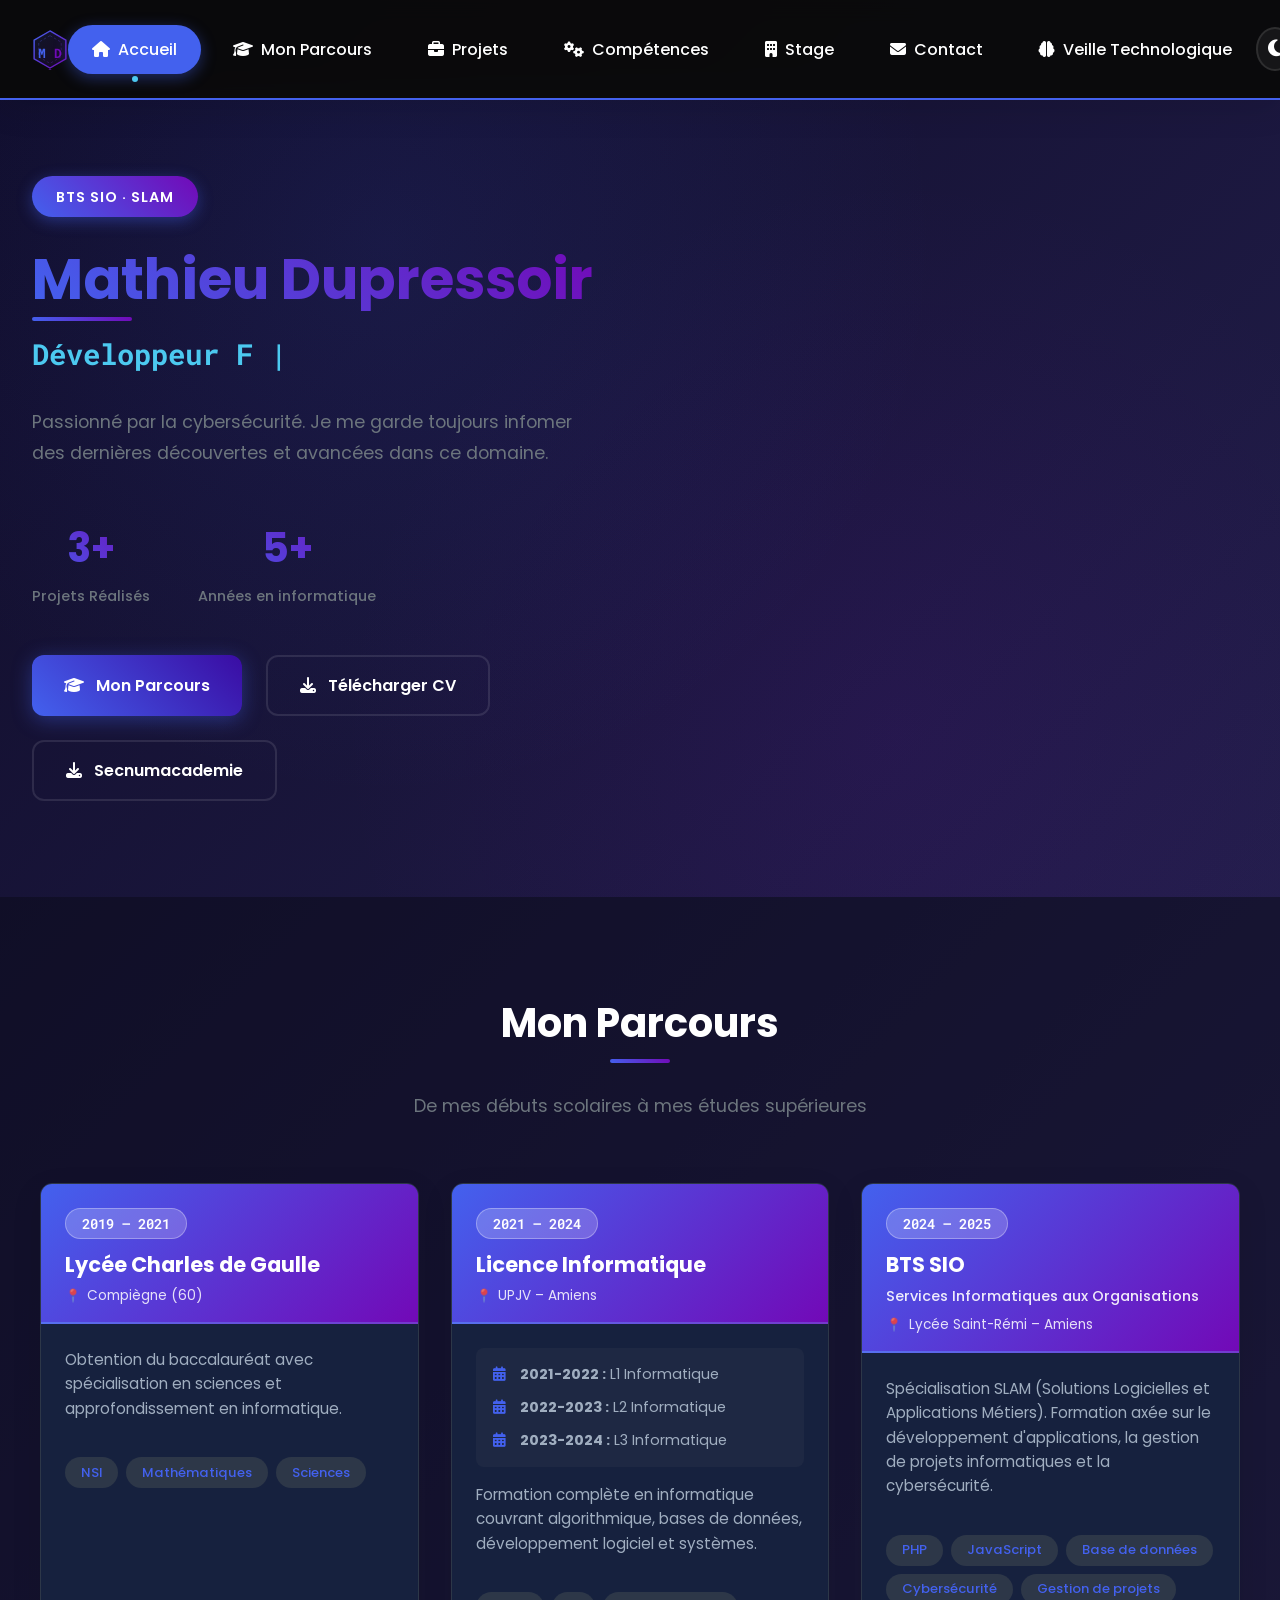
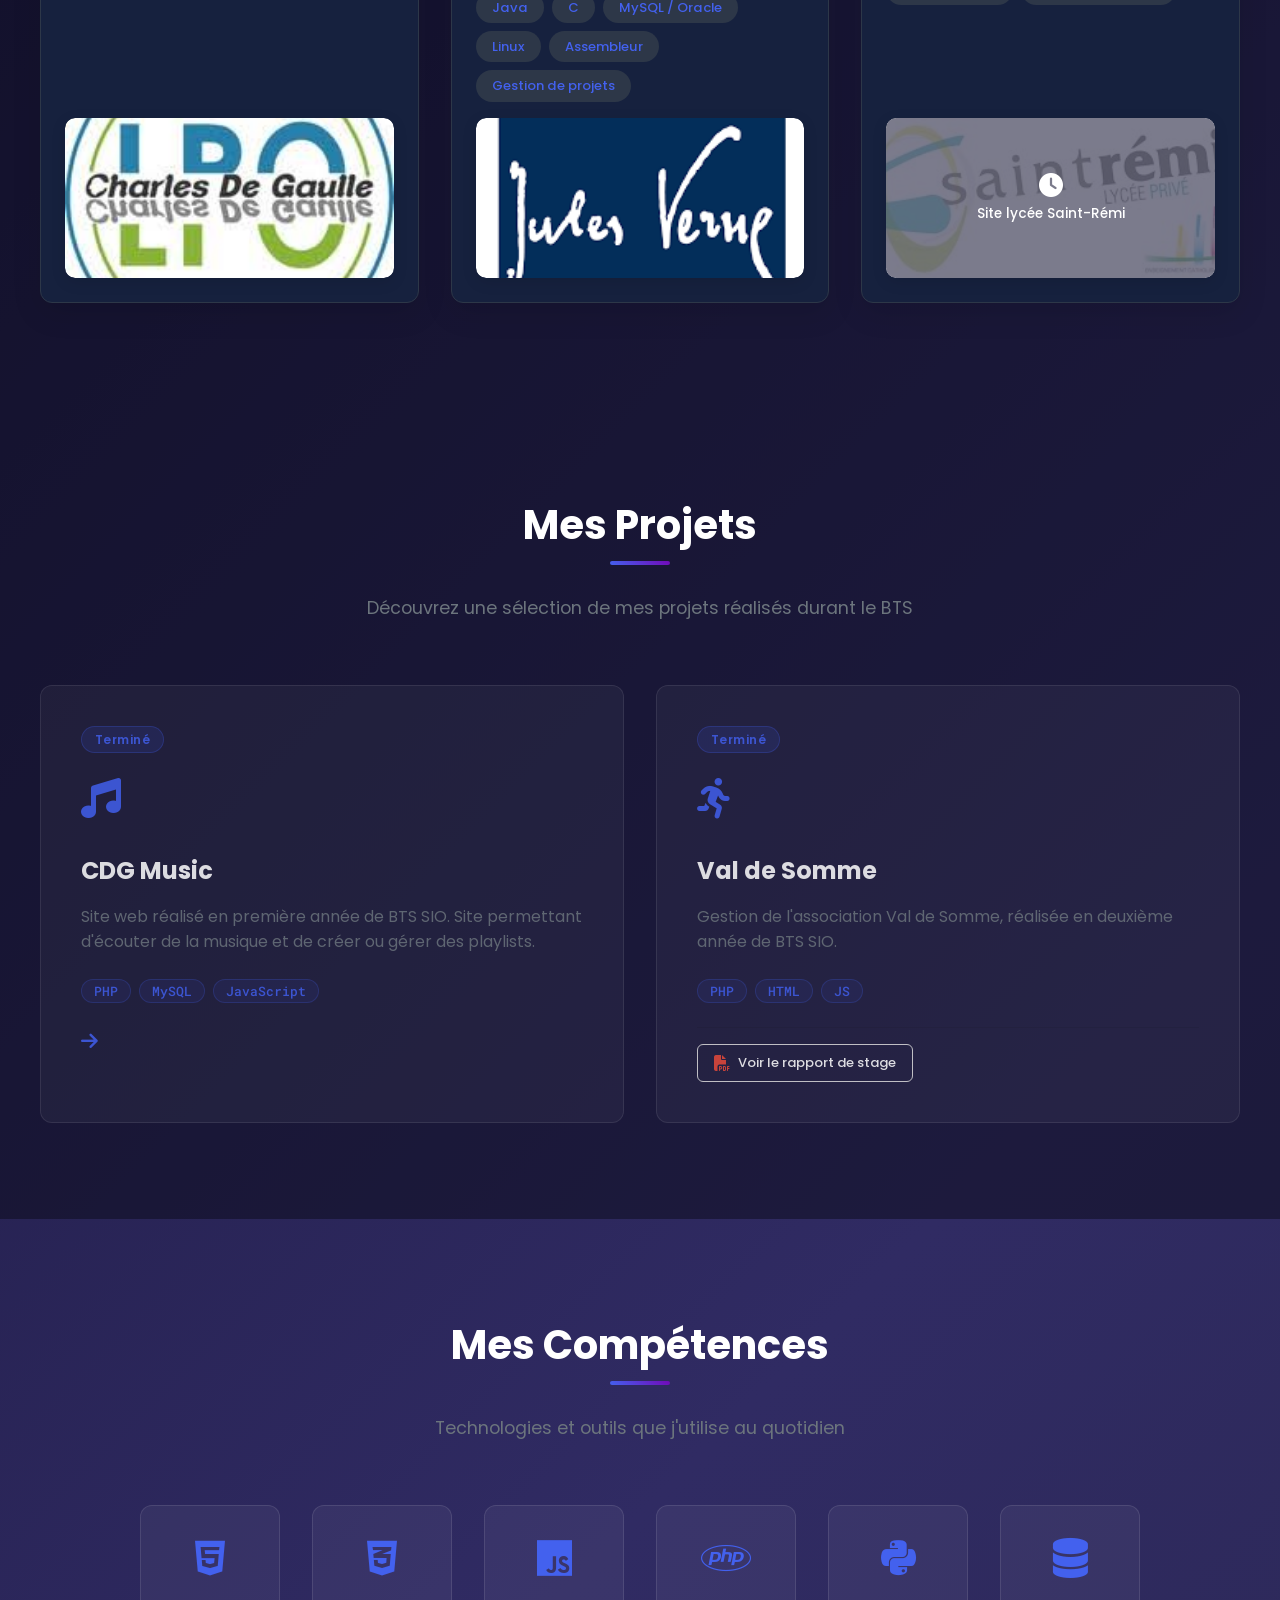
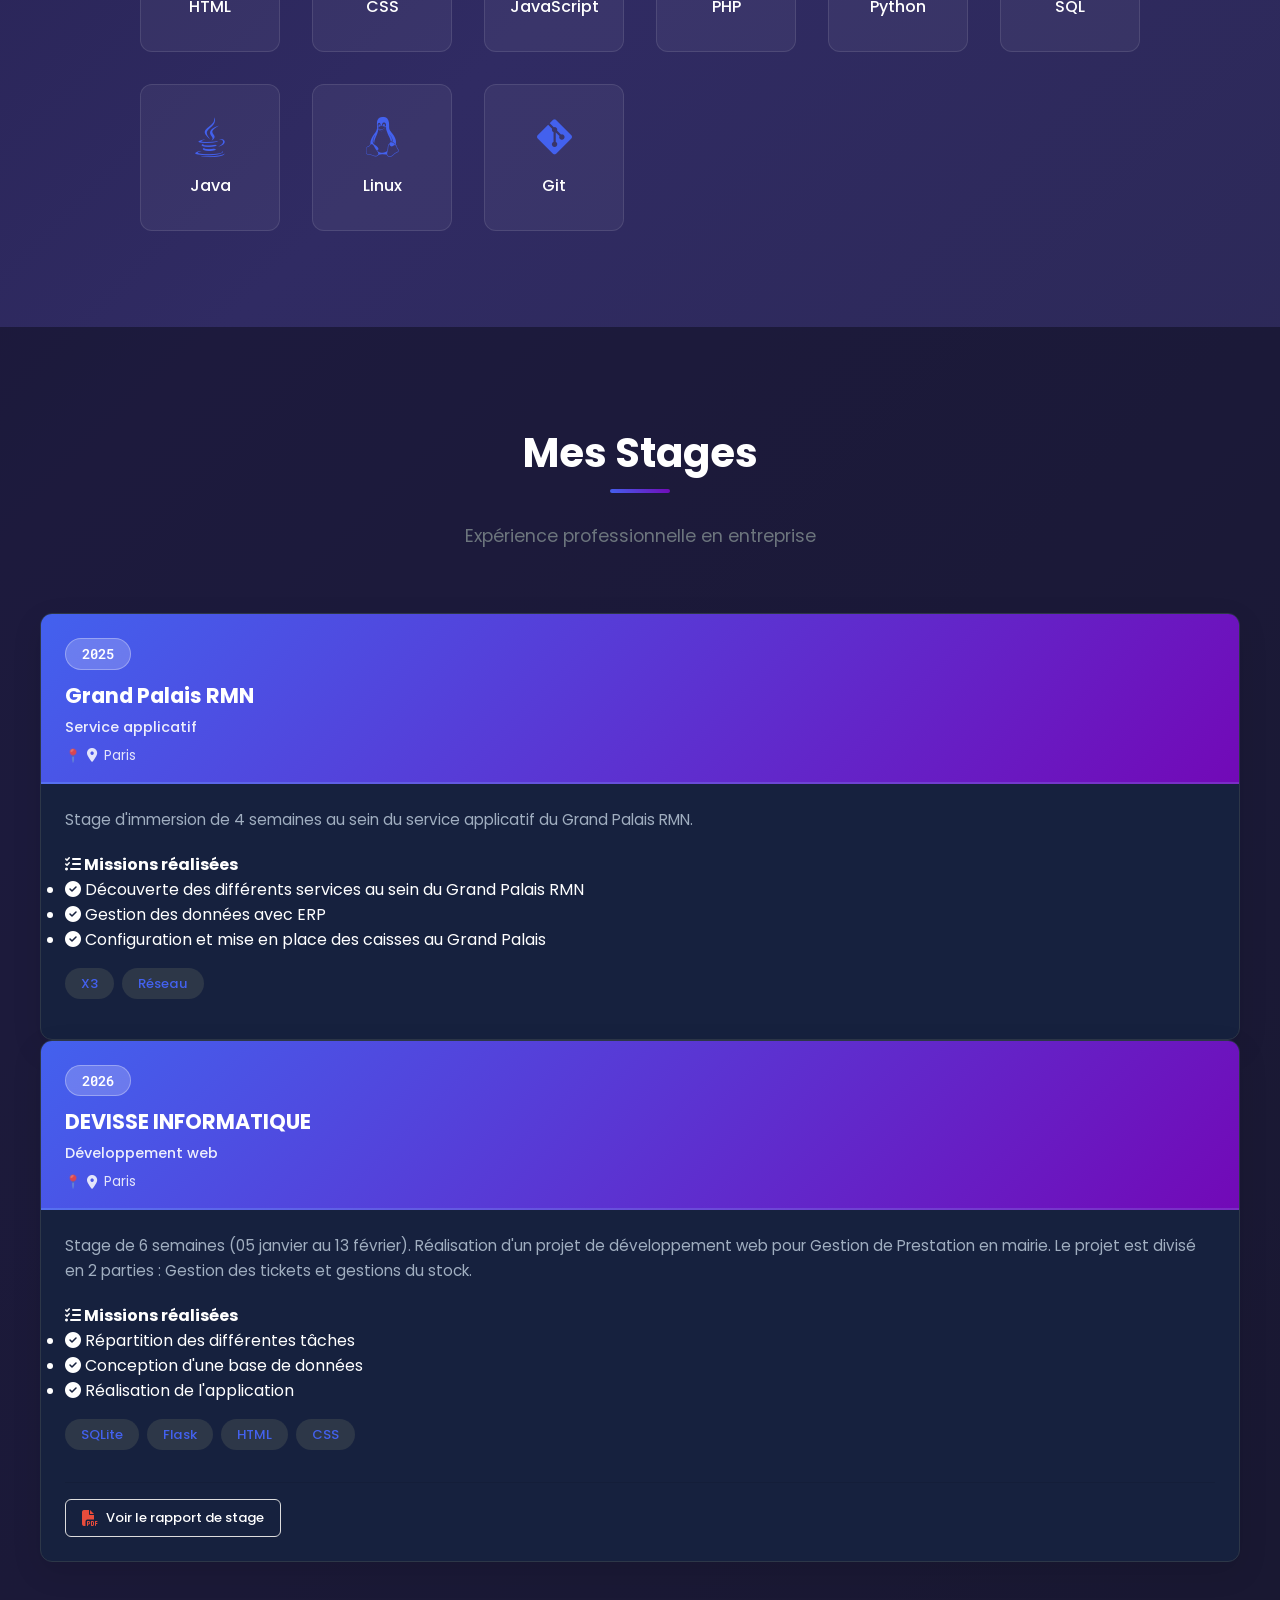
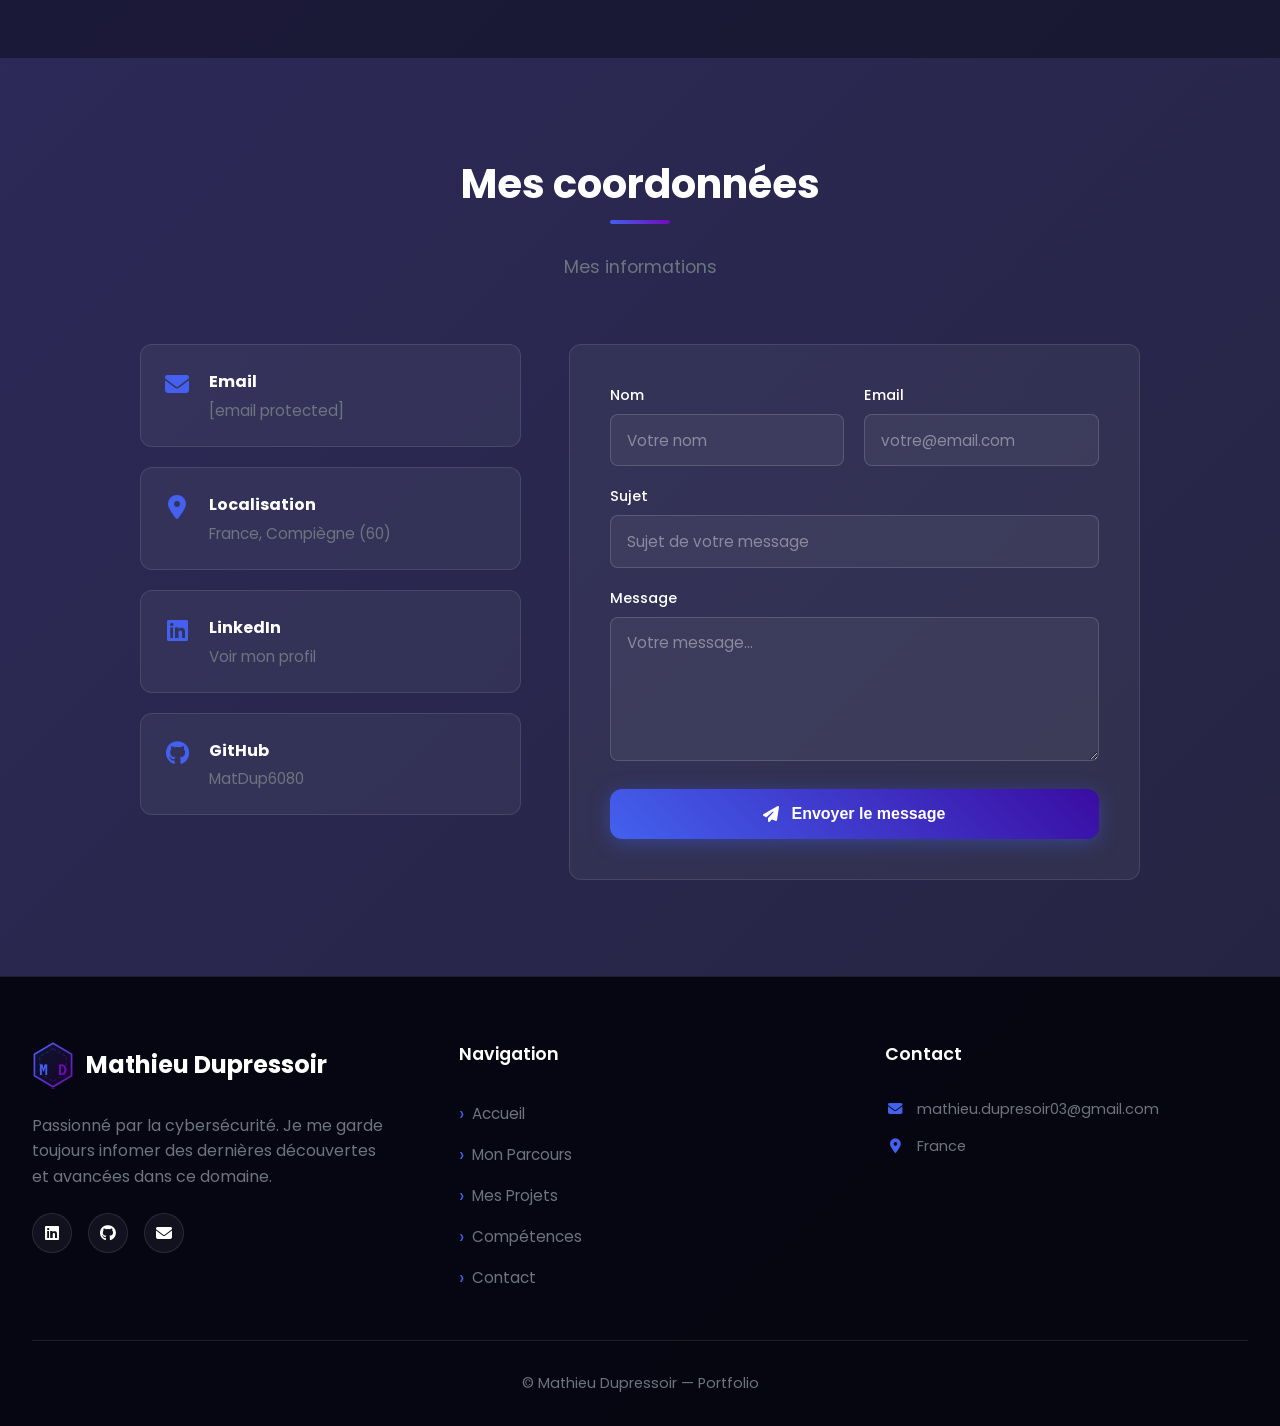
==== commit 1d20b4b5: "Add files via upload" ====
--- a/index.html
+++ b/index.html
@@ -312,11 +312,11 @@
                     </div>
                     <div class="parcours-image-link">
                         
-                        <a href="#" class="image-link-wrapper image-link-disabled" aria-disabled="true" onclick="return false;">
-                            <img src="img/bts.jpg" alt="BTS SIO - Lycée Saint-Rémi" class="parcours-img">
+                        <a href="https://lgt-pr-saint-remi-amiens.80.ac-amiens.fr/" class="image-link-wrapper image-link-disabled" aria-disabled="true" onclick="return false;">
+                            <img src="img/BTS.jpg" alt="BTS SIO - Lycée Saint-Rémi" class="parcours-img">
                             <div class="image-overlay">
                                 <i class="fas fa-clock"></i>
-                                <span>Site bientôt disponible</span>
+                                <span>Site lycée Saint-Rémi</span>
                             </div>
                         </a>
                     </div>
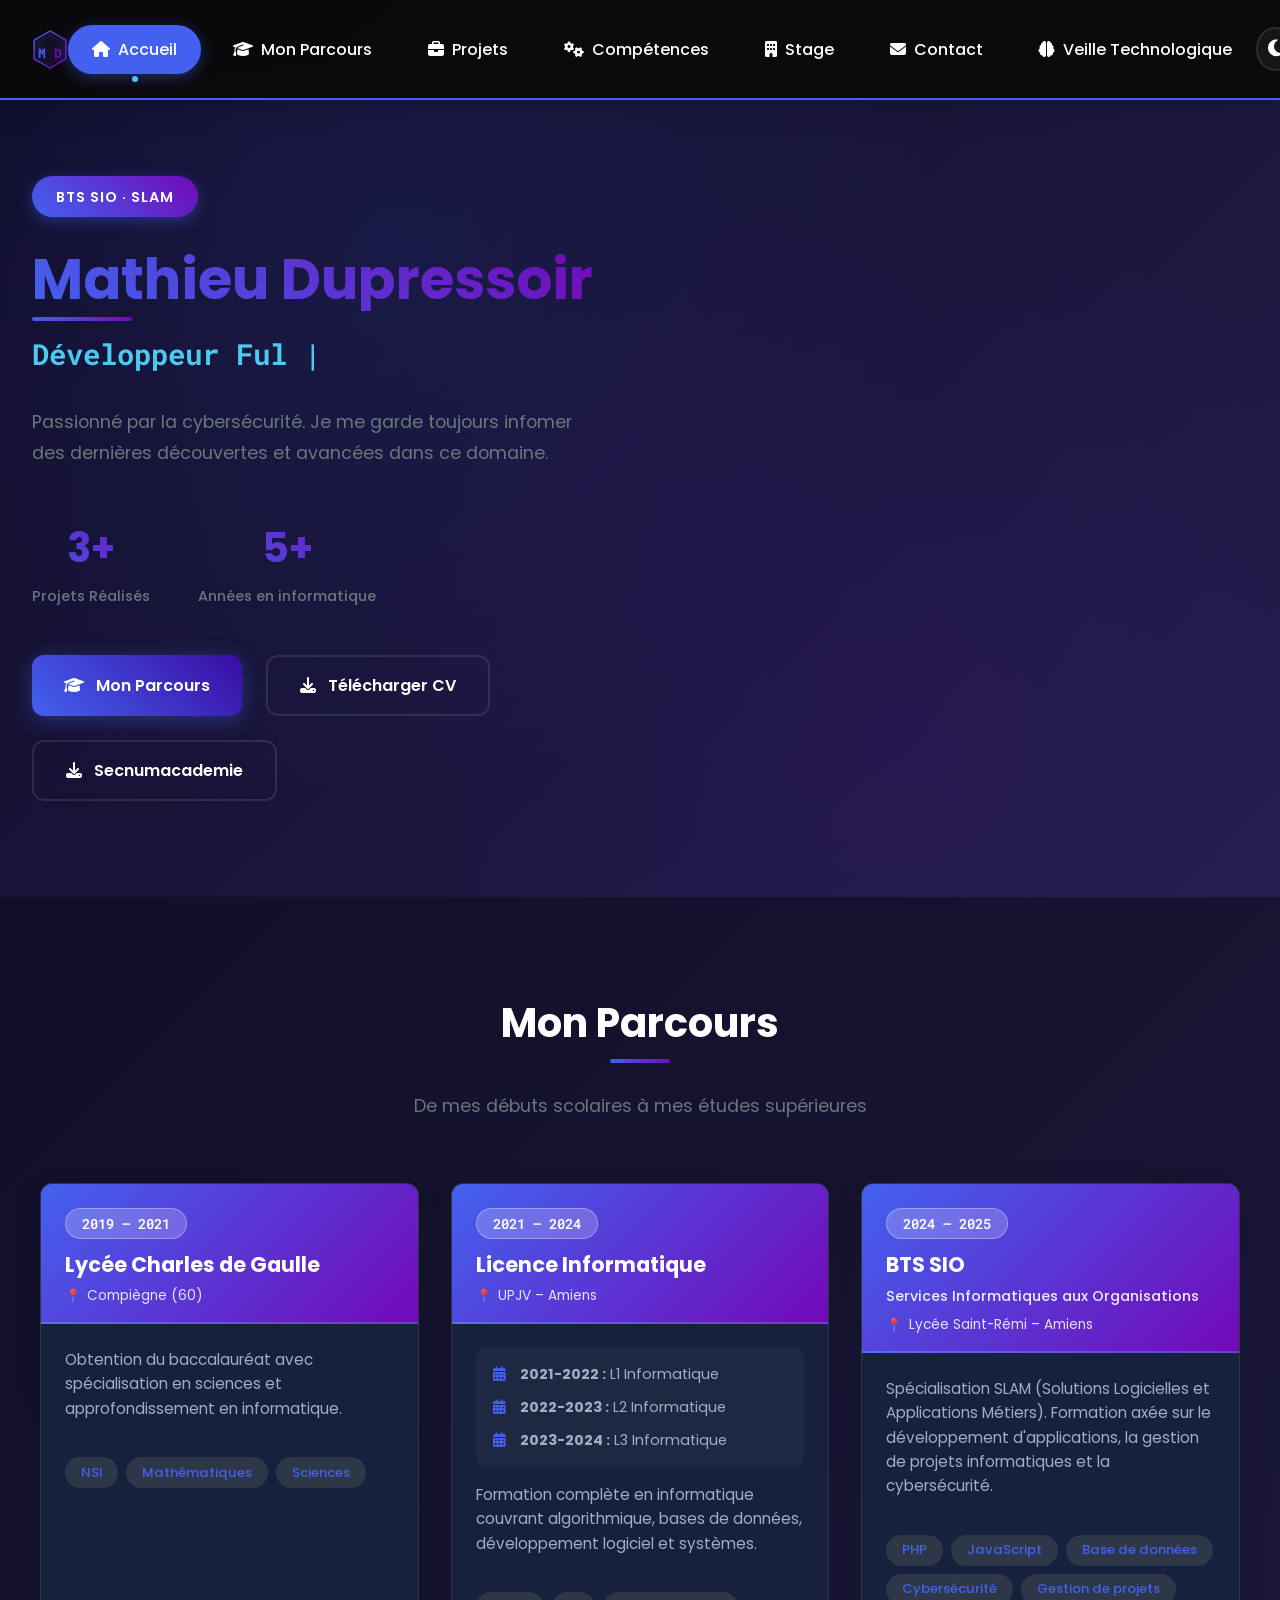
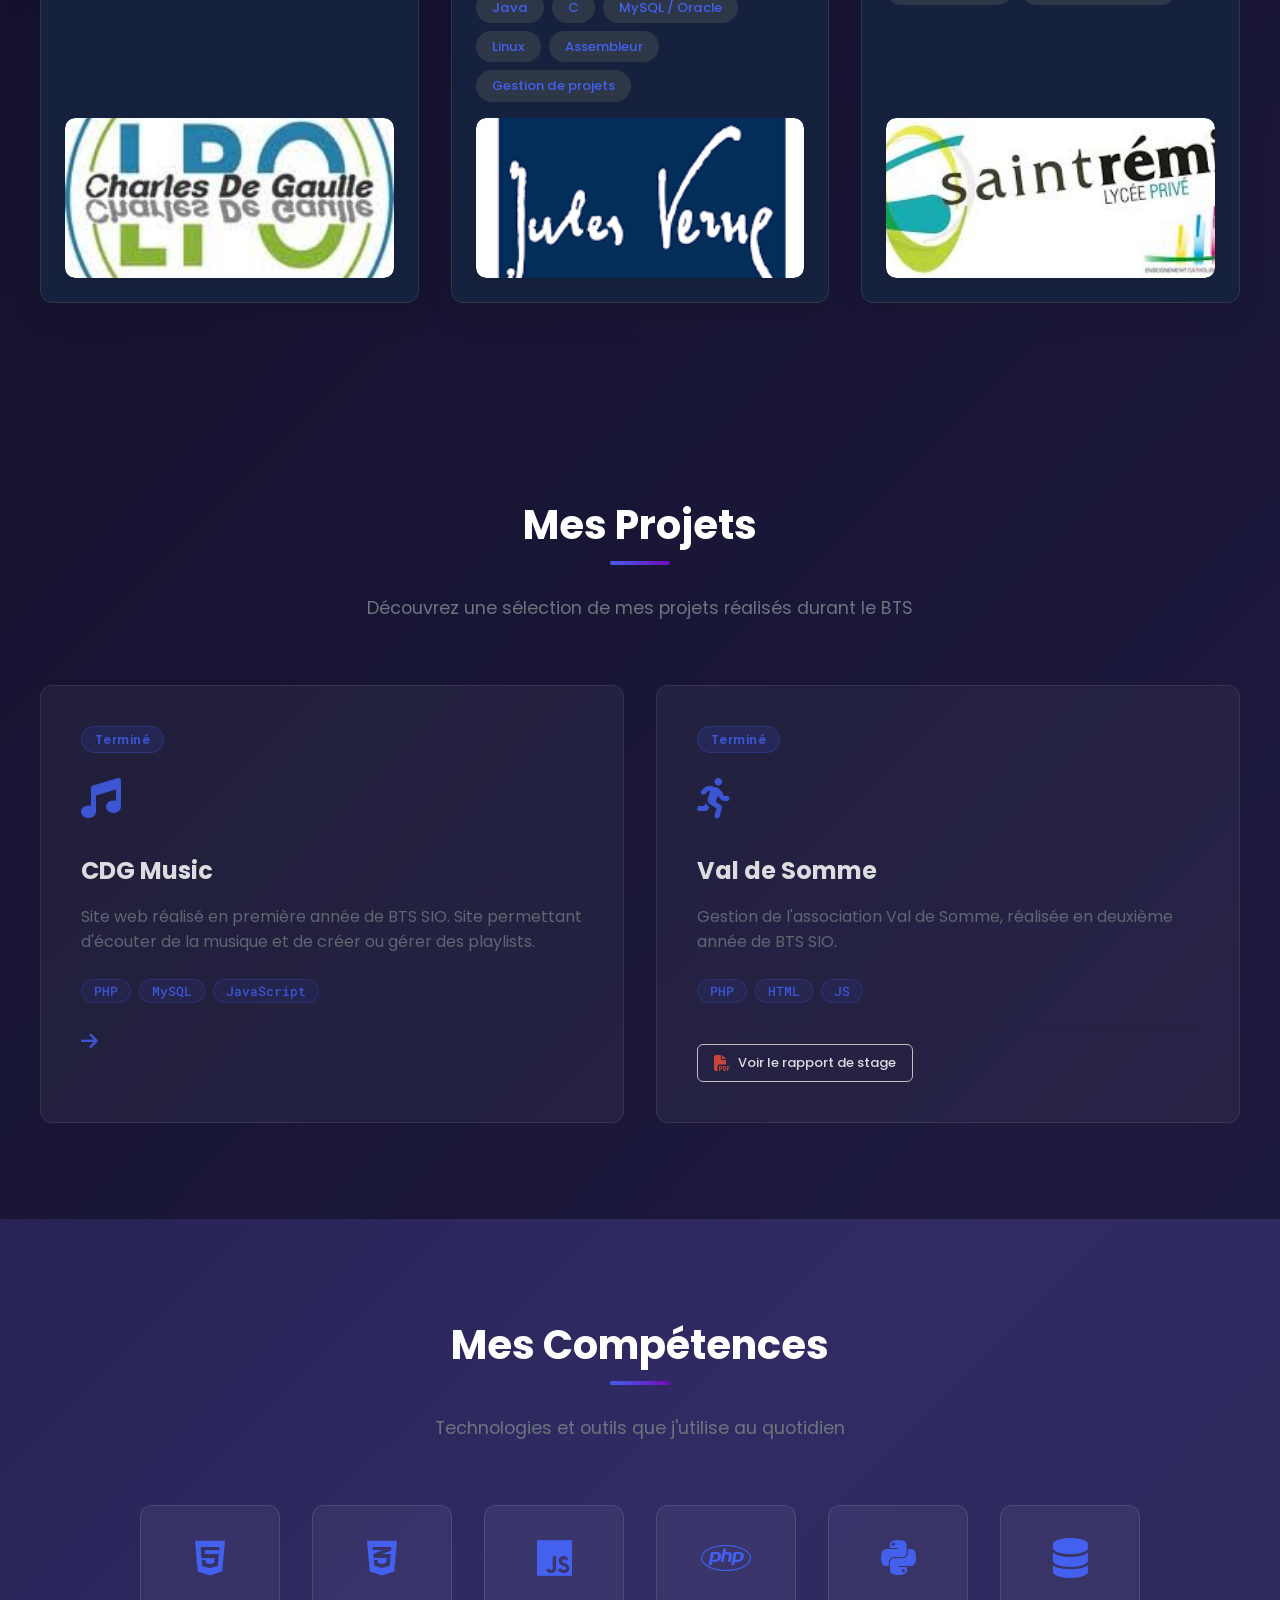
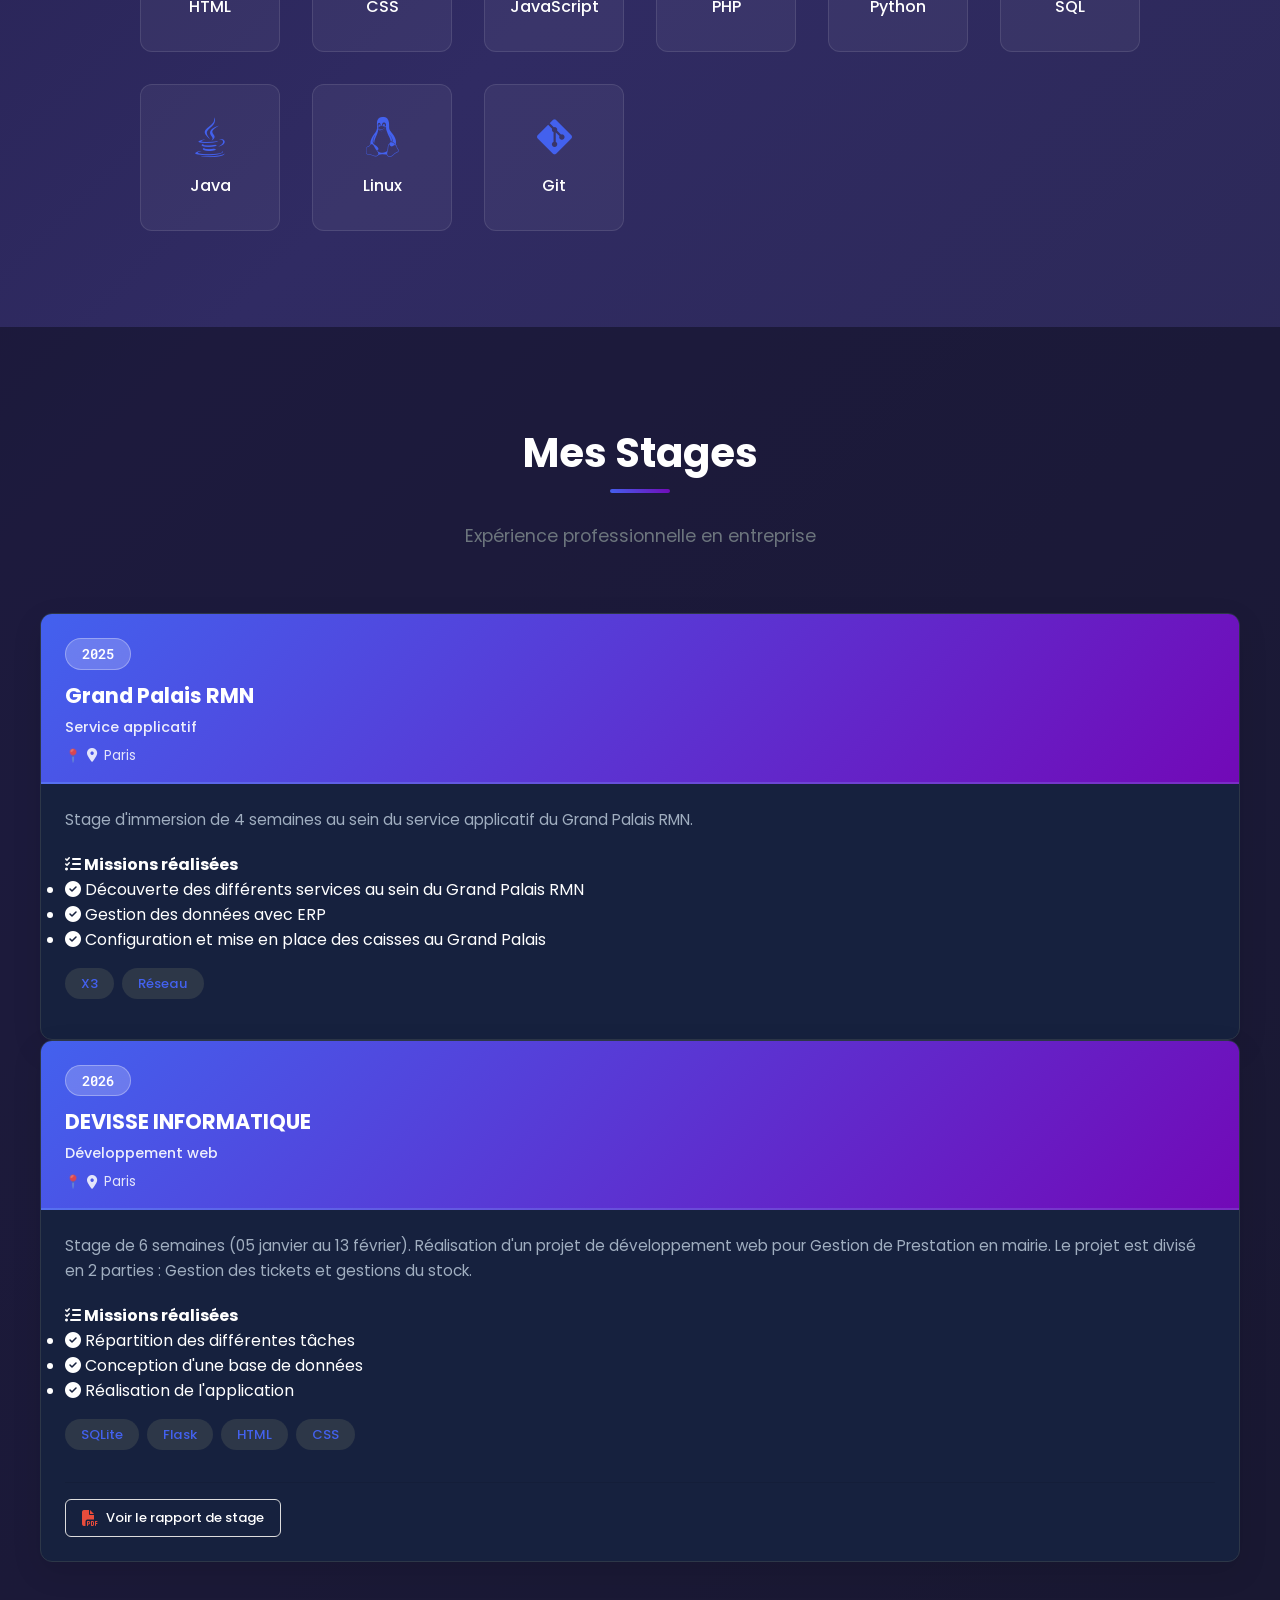
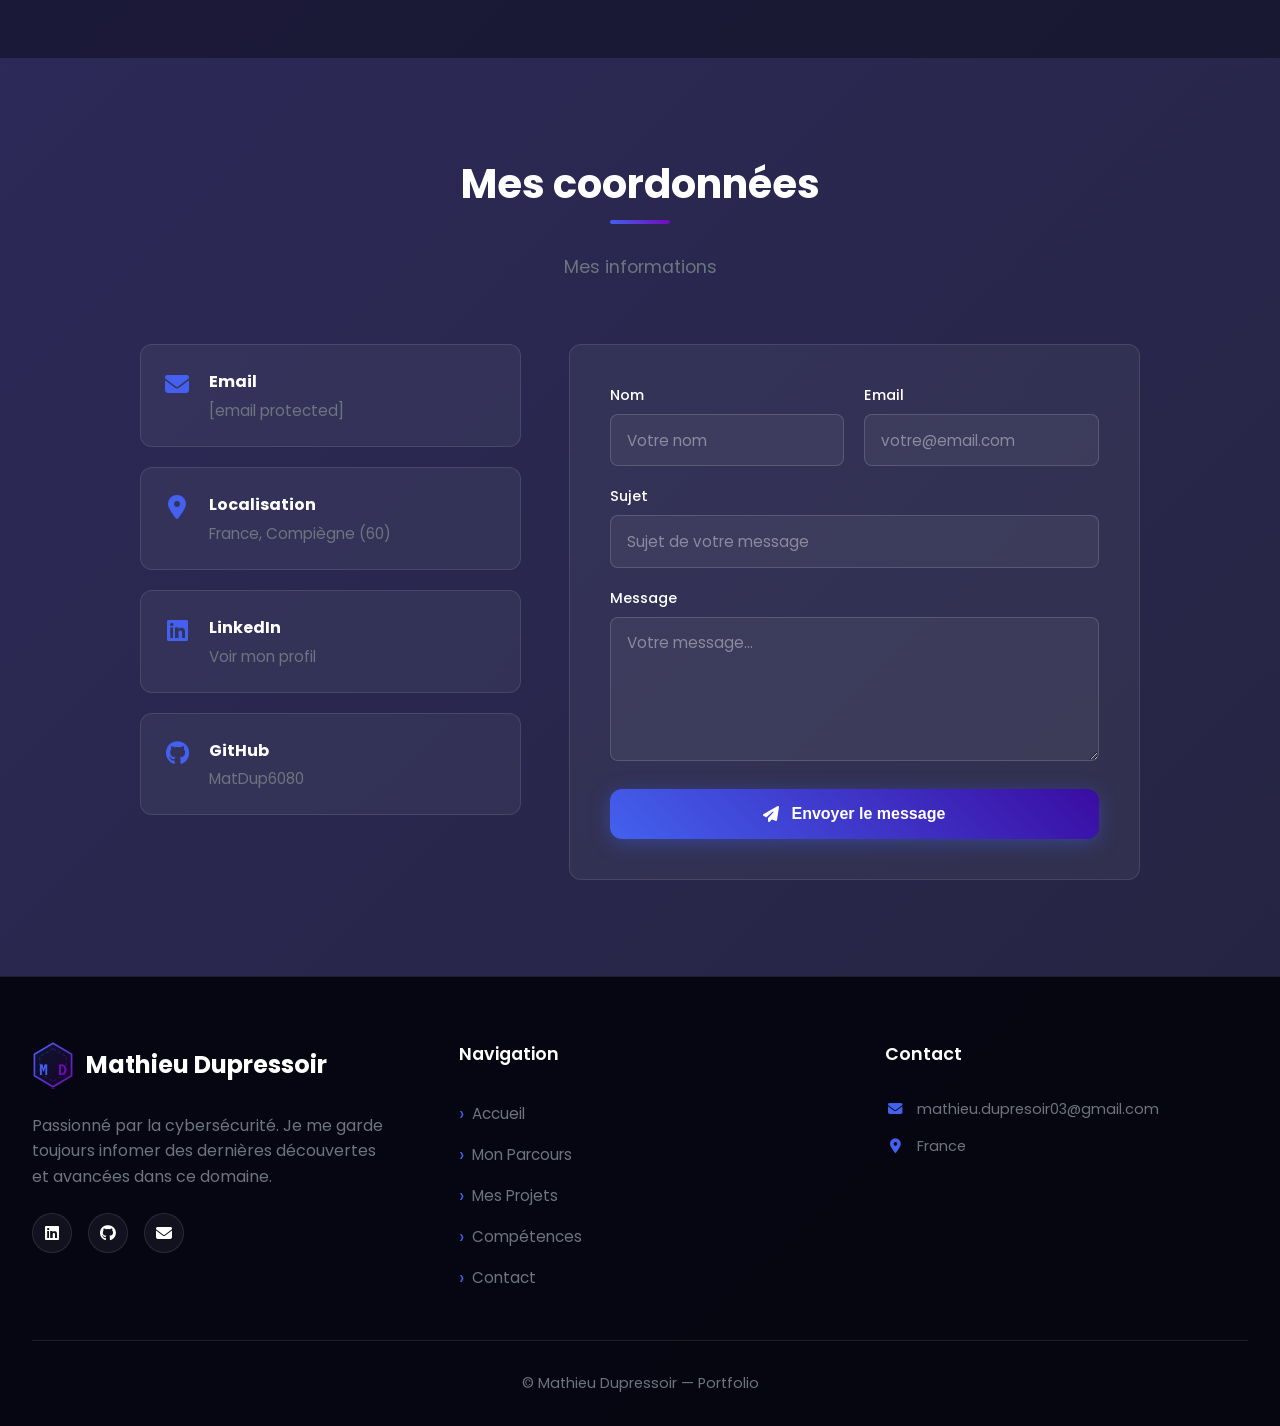
==== commit e5096388: "Add files via upload" ====
--- a/index.html
+++ b/index.html
@@ -312,7 +312,7 @@
                     </div>
                     <div class="parcours-image-link">
                         
-                        <a href="https://lgt-pr-saint-remi-amiens.80.ac-amiens.fr/" class="image-link-wrapper image-link-disabled" aria-disabled="true" onclick="return false;">
+                        <a href="https://lgt-pr-saint-remi-amiens.80.ac-amiens.fr/" target="_blank" rel="noopener" class="image-link-wrapper">
                             <img src="img/BTS.jpg" alt="BTS SIO - Lycée Saint-Rémi" class="parcours-img">
                             <div class="image-overlay">
                                 <i class="fas fa-clock"></i>
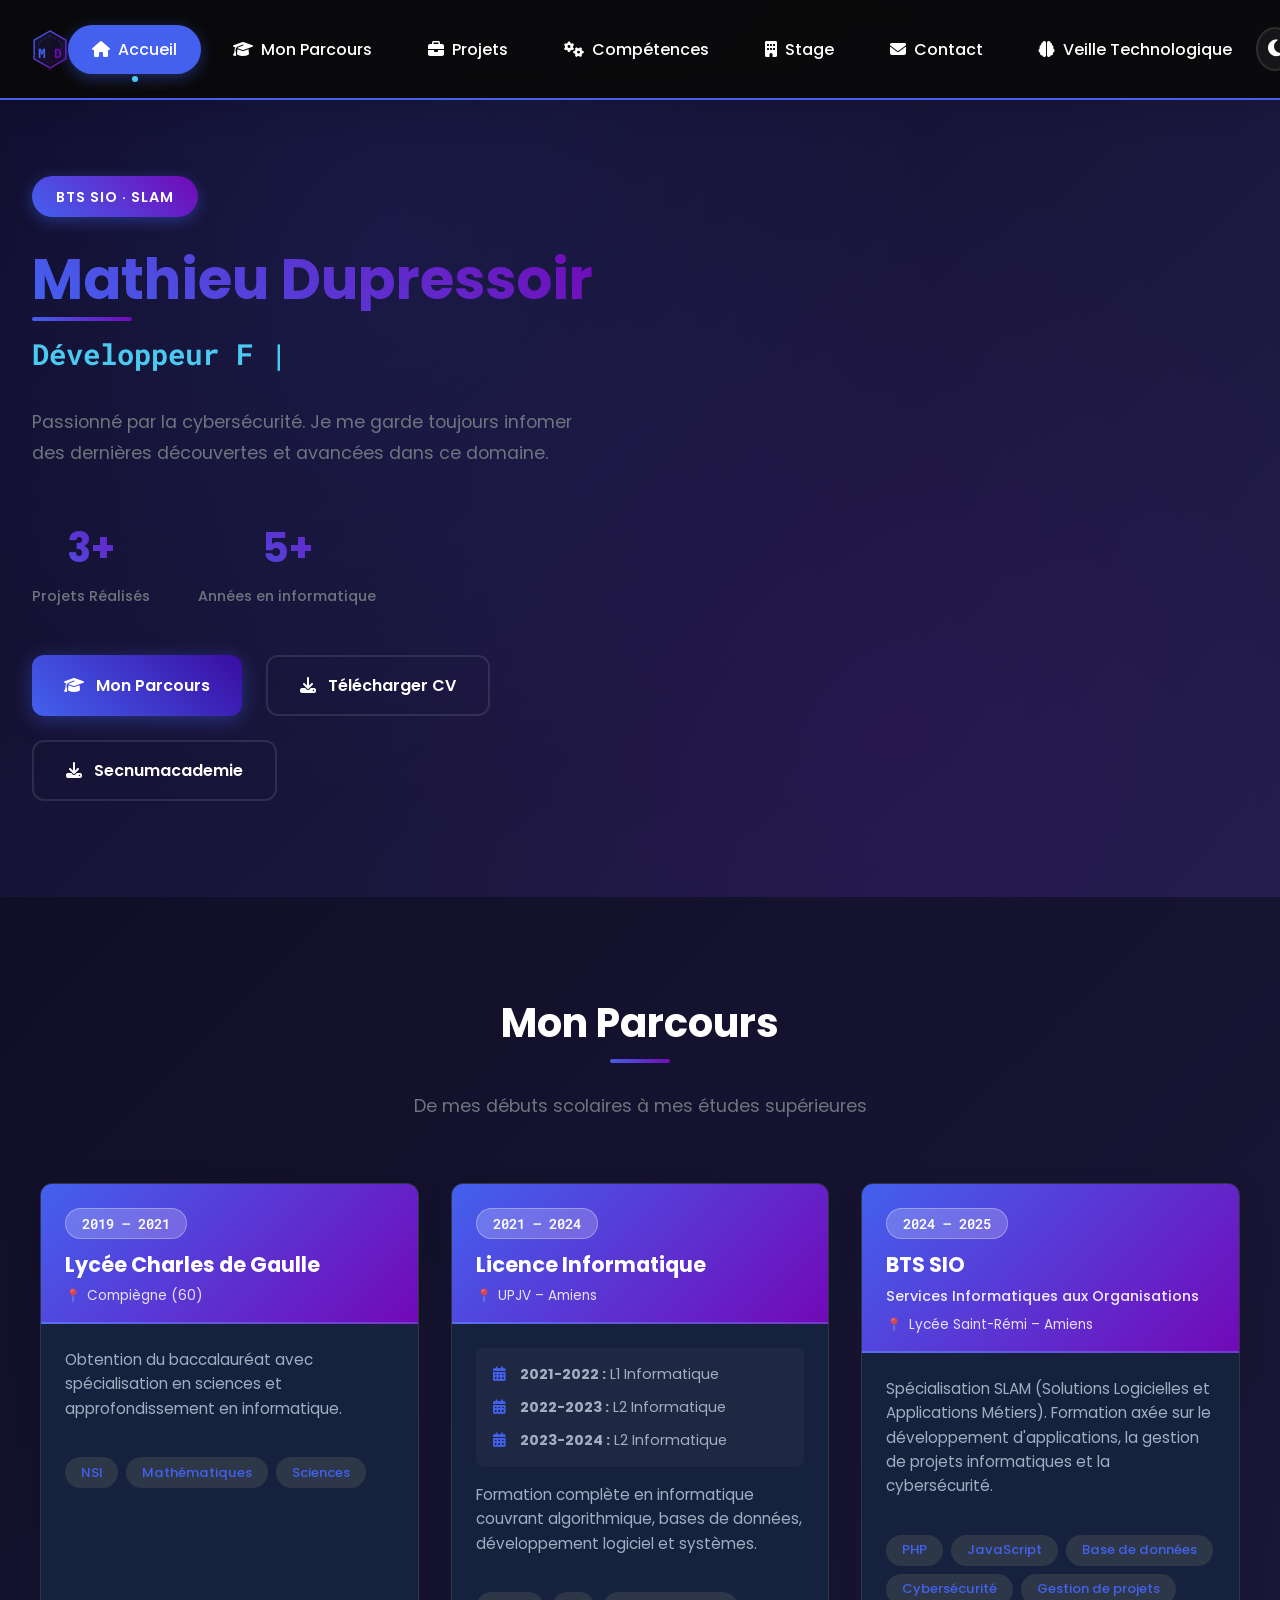
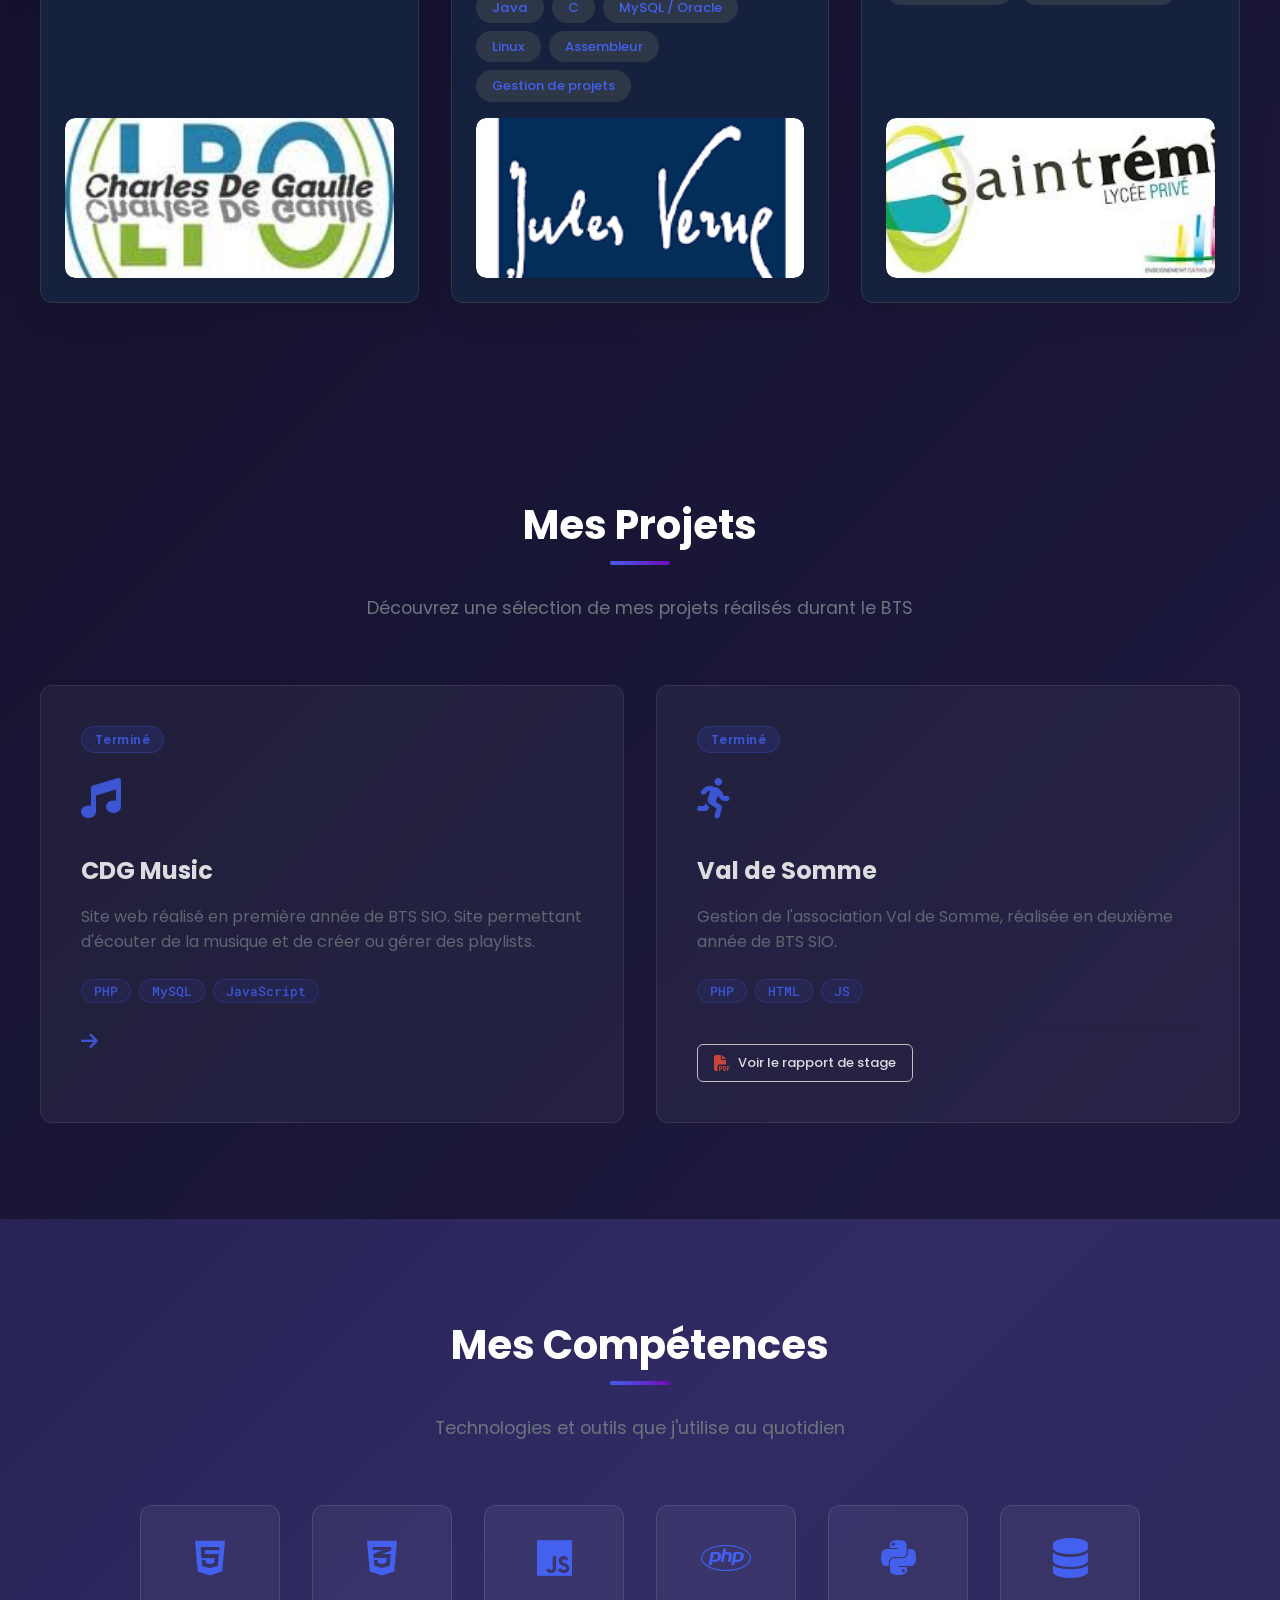
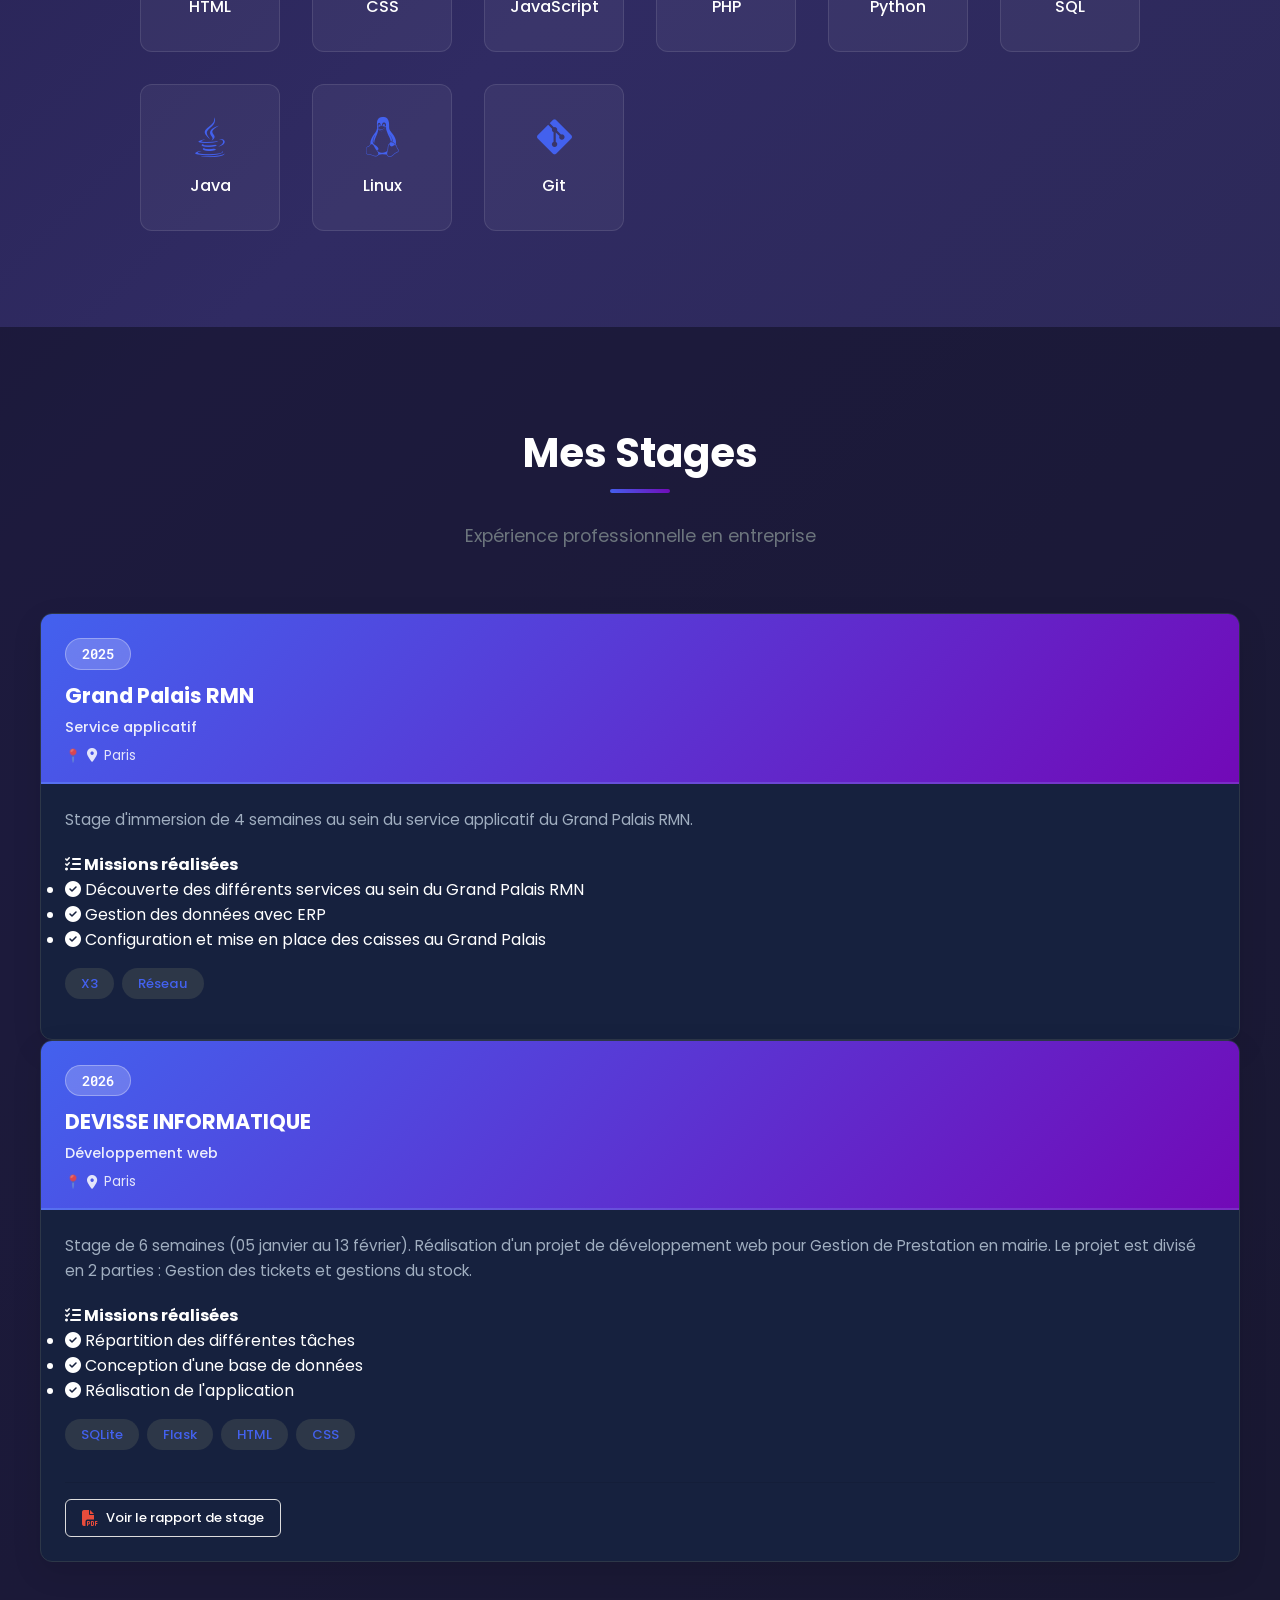
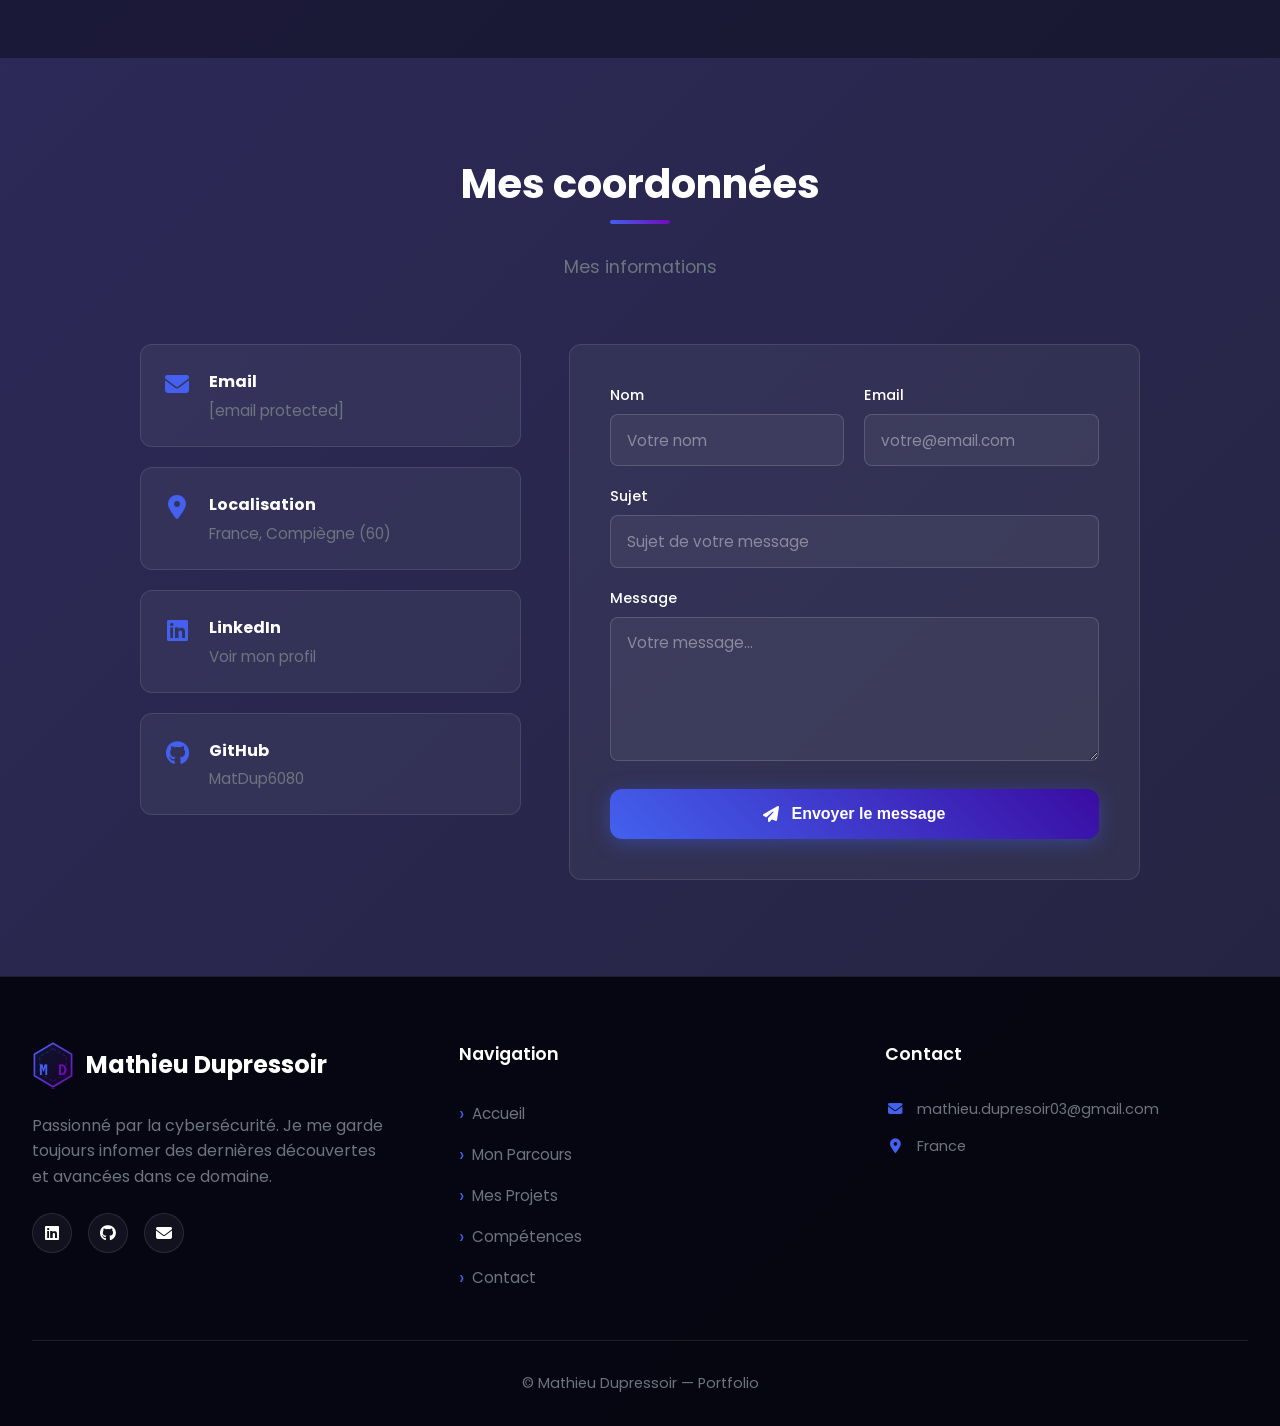
==== commit f6053a75: "Add files via upload" ====
--- a/index.html
+++ b/index.html
@@ -261,7 +261,7 @@
                         </div>
                         <div class="detail-item">
                             <i class="fas fa-calendar-alt"></i>
-                            <span><strong>2023-2024 :</strong> L3 Informatique</span>
+                            <span><strong>2023-2024 :</strong> L2 Informatique</span>
                         </div>
                     </div>
                     <p class="parcours-description">
@@ -315,7 +315,7 @@
                         <a href="https://lgt-pr-saint-remi-amiens.80.ac-amiens.fr/" target="_blank" rel="noopener" class="image-link-wrapper">
                             <img src="img/BTS.jpg" alt="BTS SIO - Lycée Saint-Rémi" class="parcours-img">
                             <div class="image-overlay">
-                                <i class="fas fa-clock"></i>
+                                <i class="fas fa-external-link-alt"></i>
                                 <span>Site lycée Saint-Rémi</span>
                             </div>
                         </a>
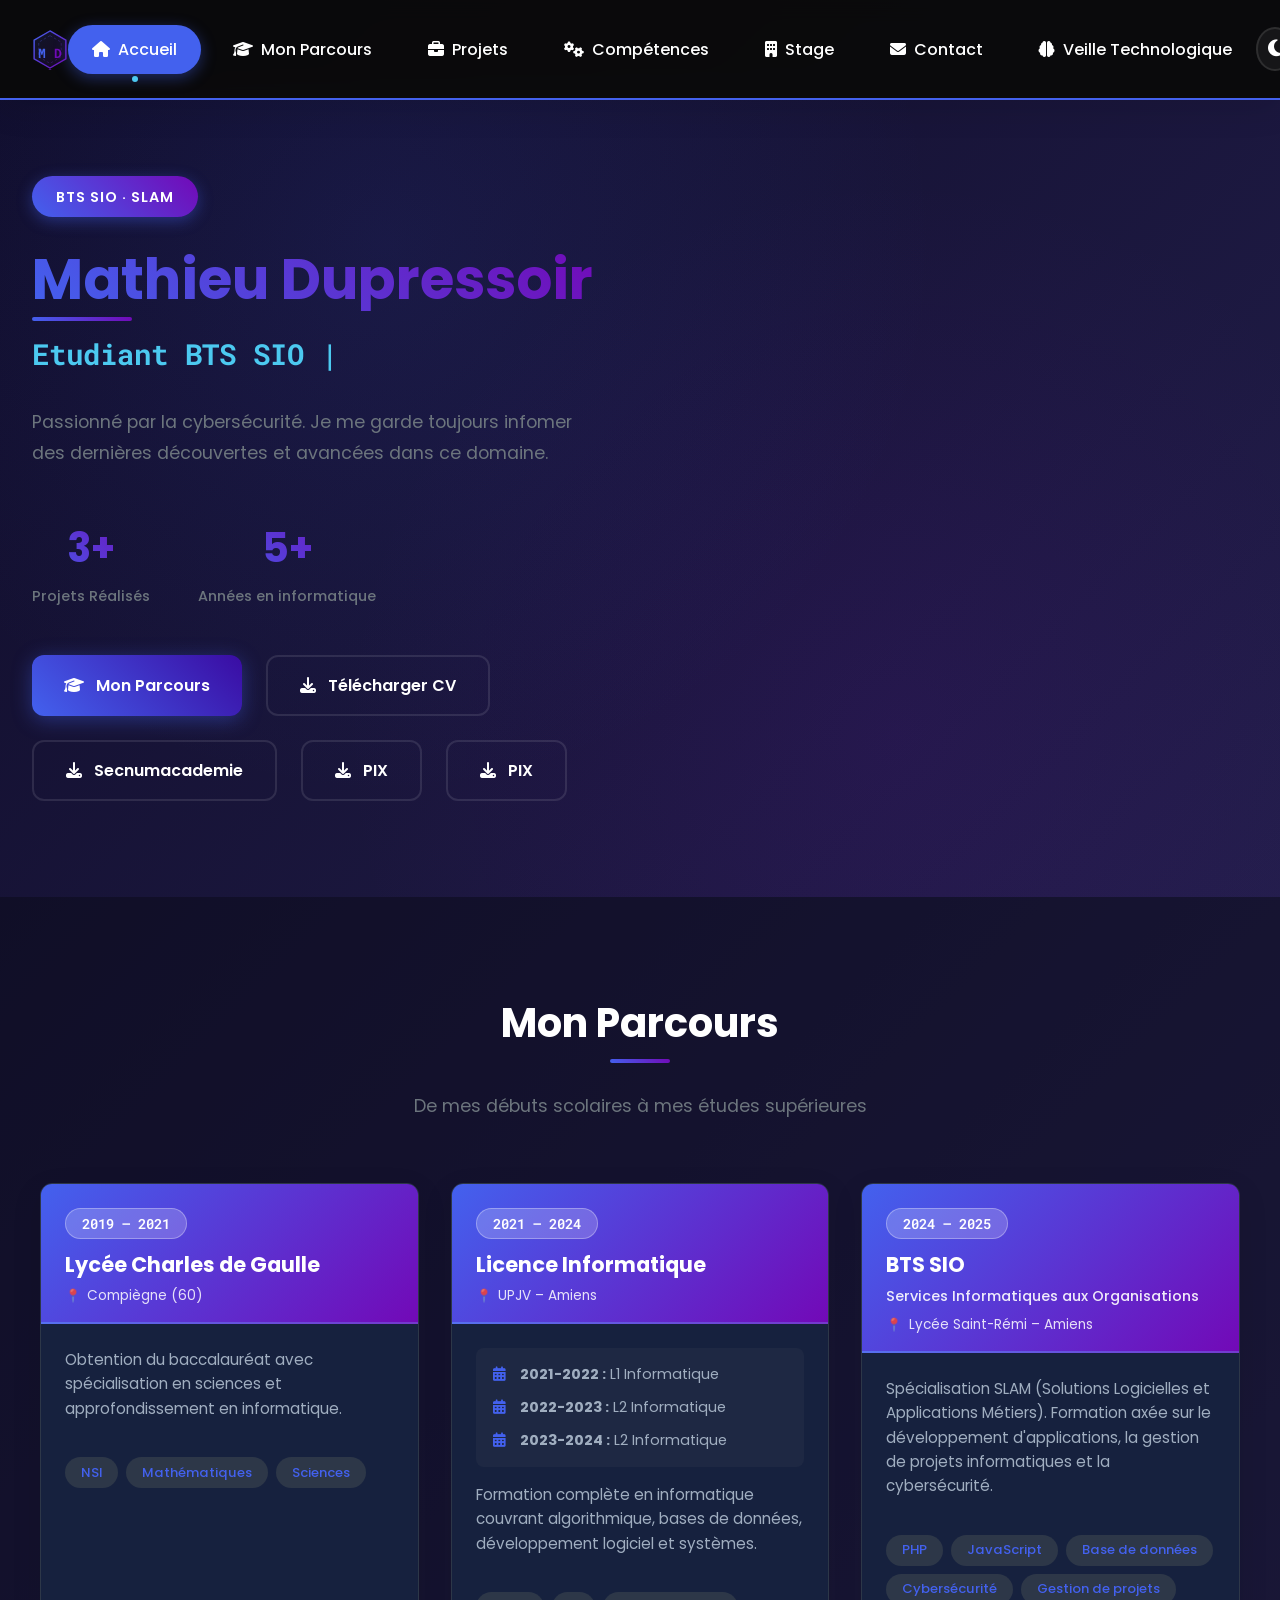
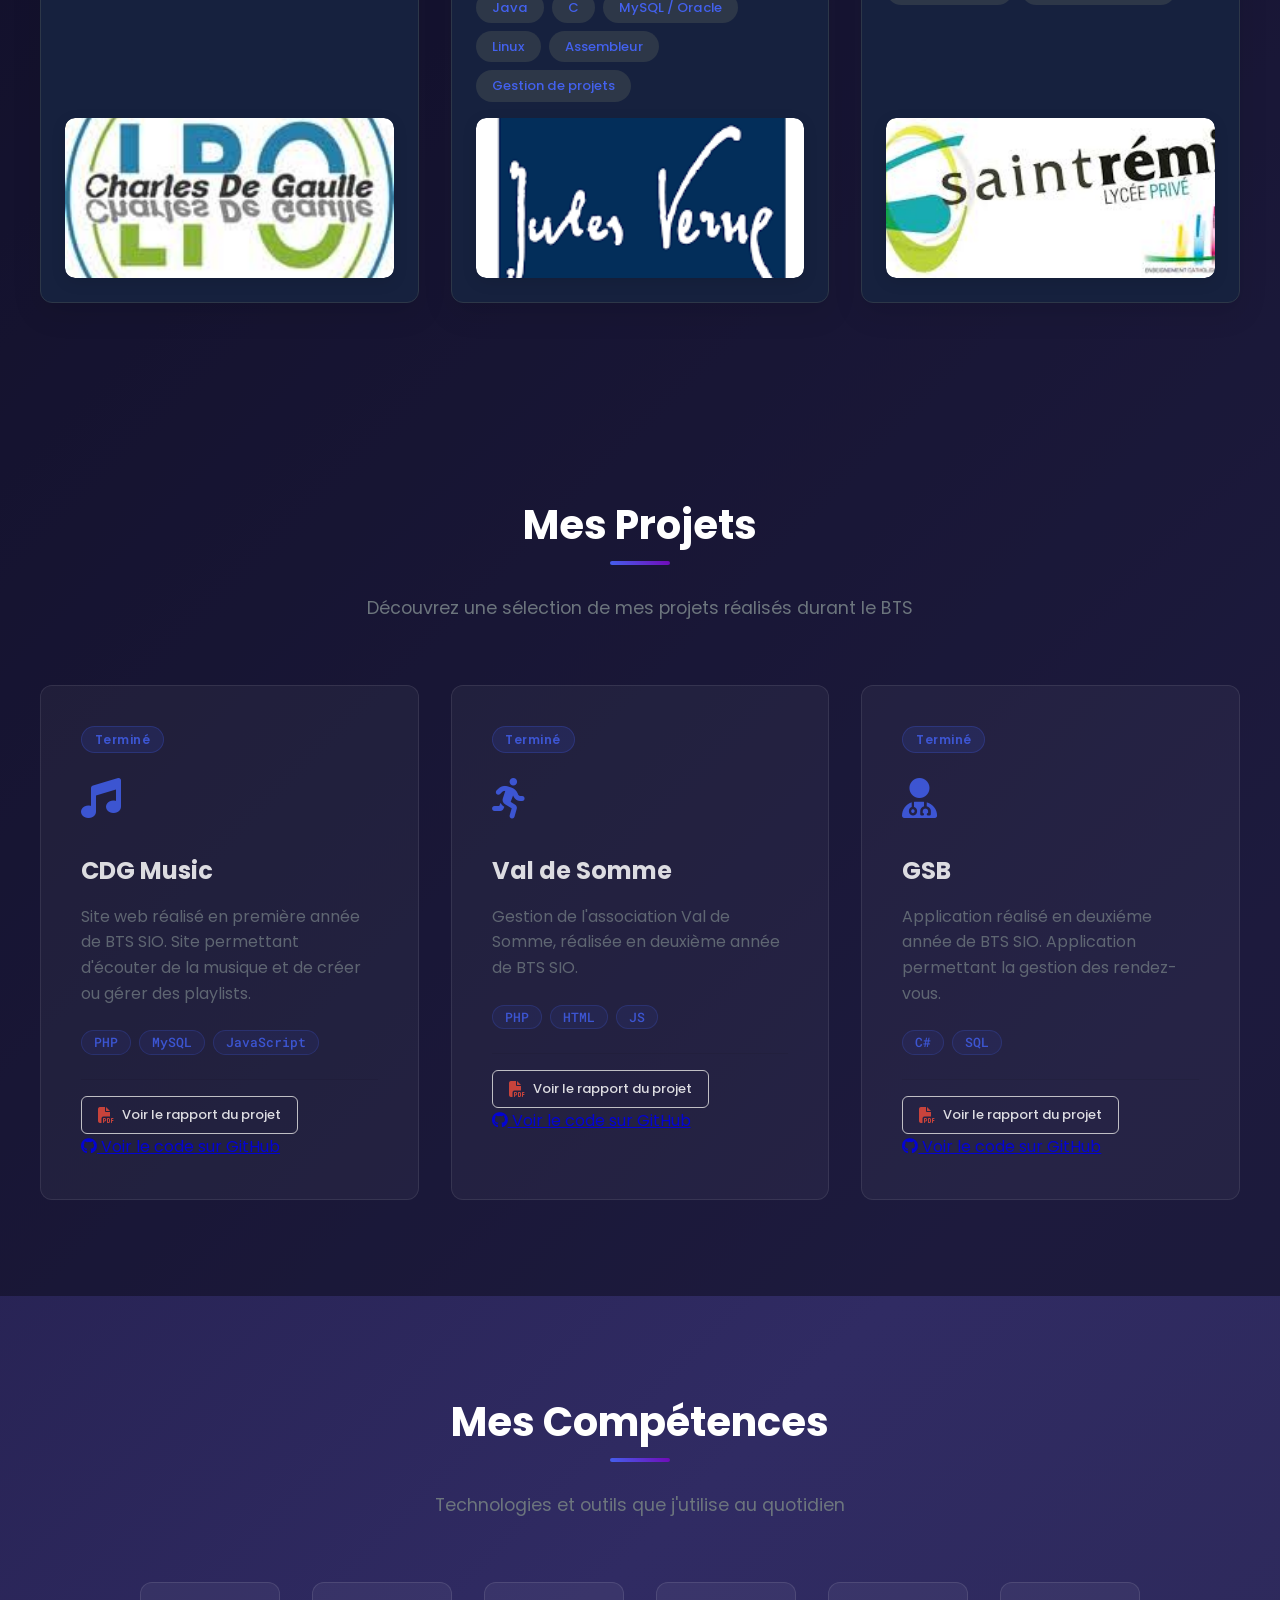
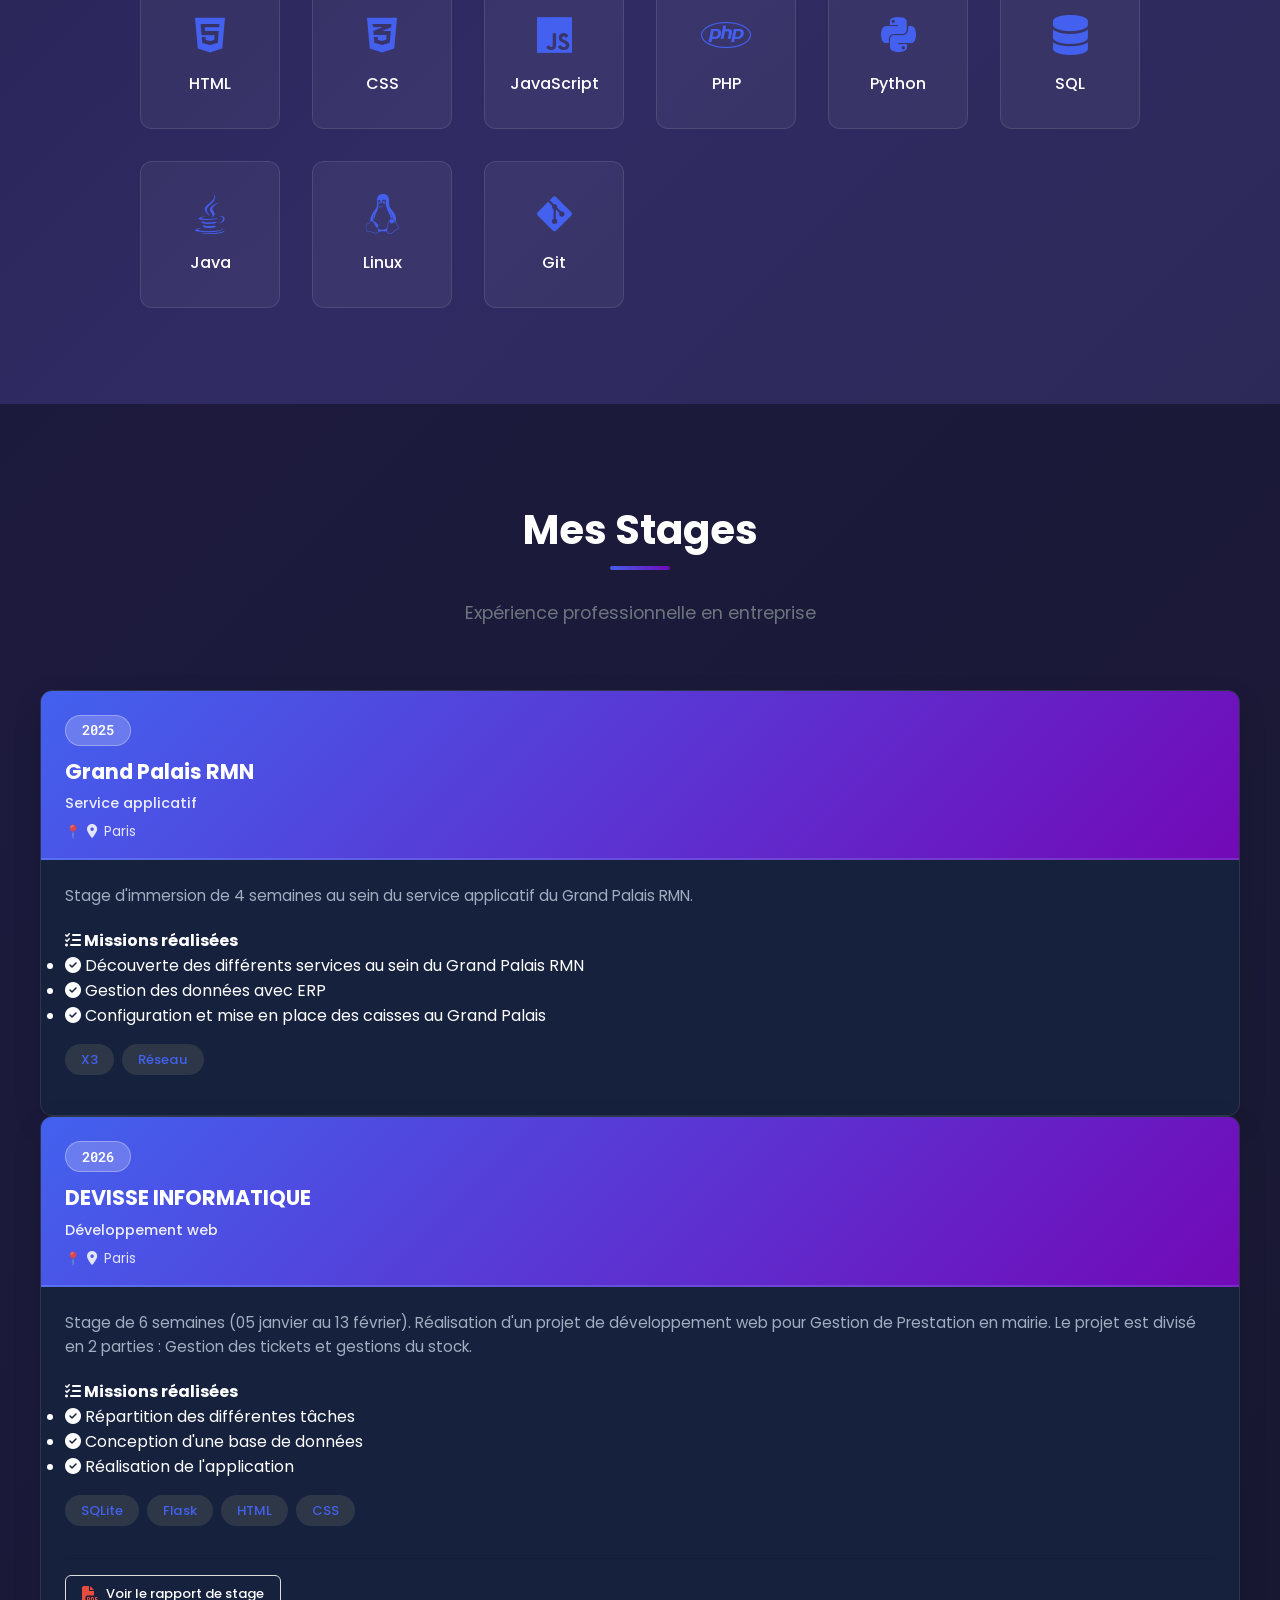
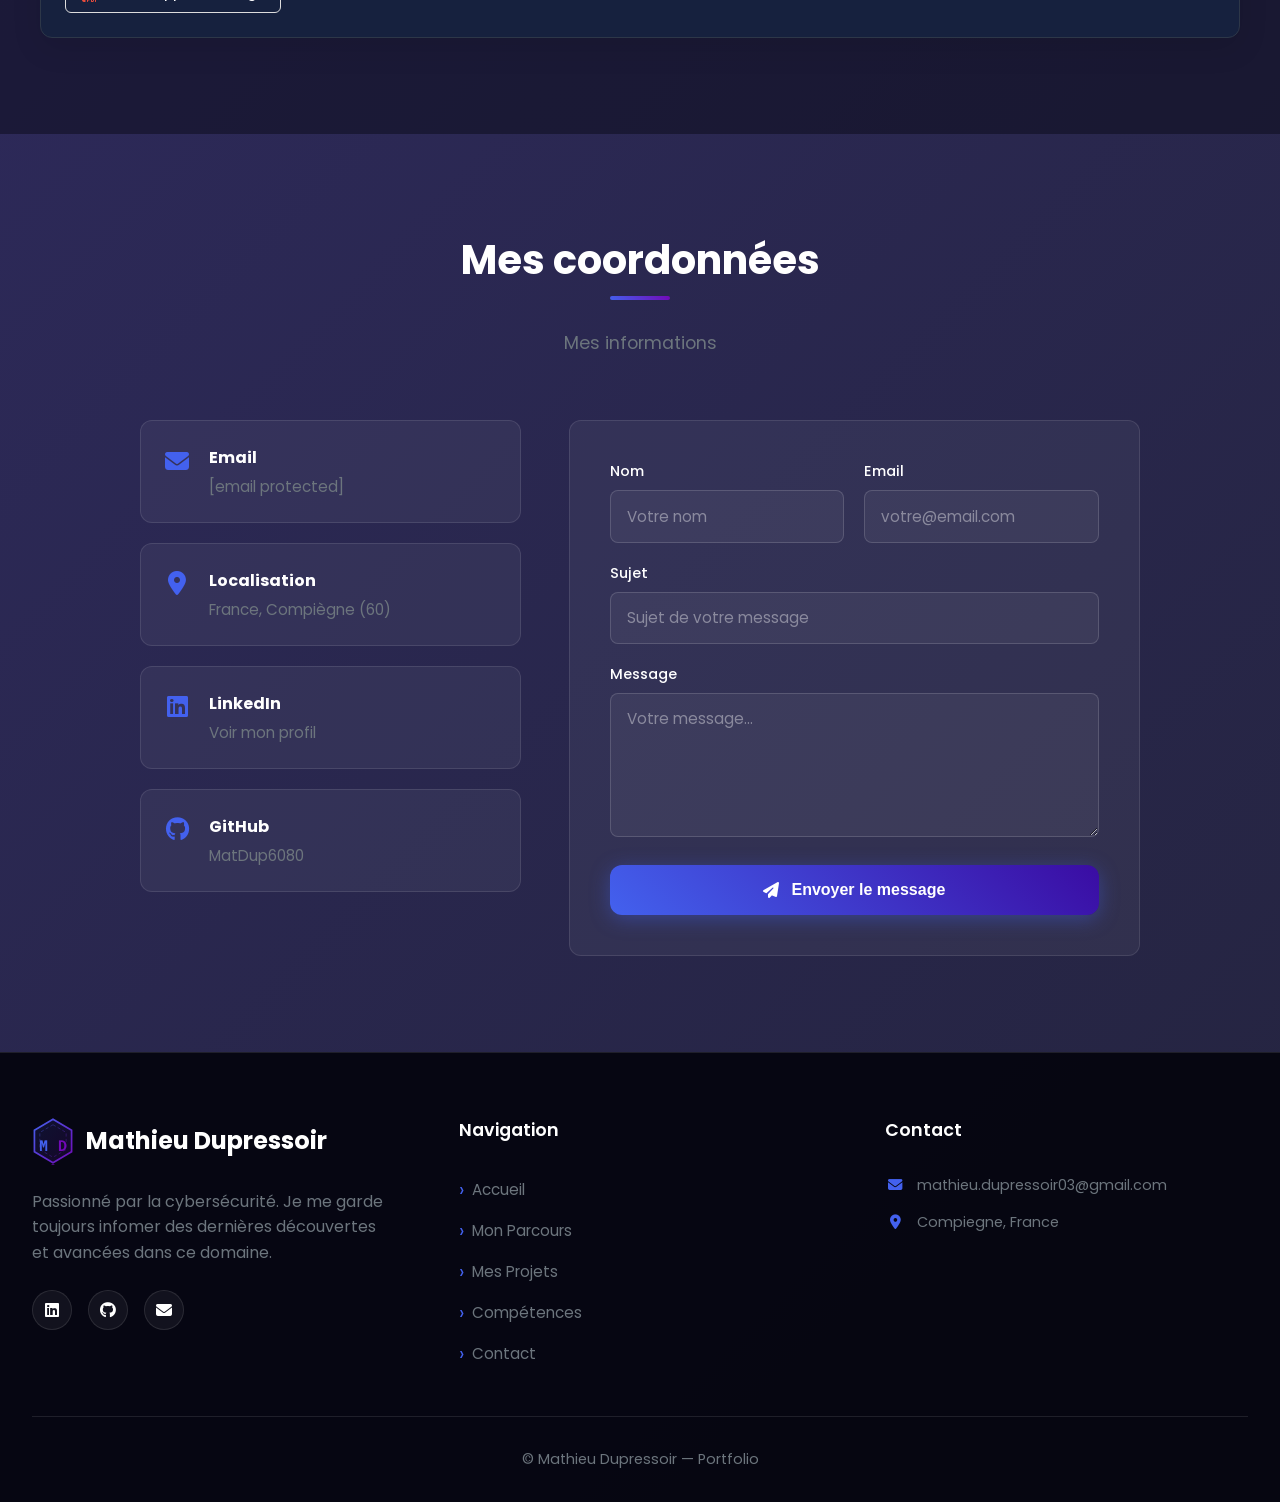
==== commit 02cd8d04: "Add files via upload" ====
--- a/index.html
+++ b/index.html
@@ -195,9 +195,17 @@
                         <i class="fas fa-download"></i>
                         <span>Télécharger CV</span>
                     </a>
-                     <a href="doc/Secnumacademie.pdf" class="btn btn-secondary" target="_blank" rel="noopener">
+                    <a href="doc/Secnumacademie.pdf" class="btn btn-secondary" target="_blank" rel="noopener">
                         <i class="fas fa-download"></i>
                         <span>Secnumacademie</span>
+                    </a>
+                    <a href="doc/certification-pix.pdf" class="btn btn-secondary" target="_blank" rel="noopener">
+                        <i class="fas fa-download"></i>
+                        <span>PIX</span>
+                    </a>
+                    <a href="doc/certification-pix.pdf" class="btn btn-secondary" target="_blank" rel="noopener">
+                        <i class="fas fa-download"></i>
+                        <span>PIX</span>
                     </a>
                 </div>
             </div>
@@ -348,8 +356,17 @@
                     <span class="card-tag">MySQL</span>
                     <span class="card-tag">JavaScript</span>
                 </div>
-                <div class="card-arrow">
-                    <i class="fas fa-arrow-right"></i>
+                <div class="parcours-pdf">
+                    <a href="doc/CDG_Music.pdf" target="_blank" class="pdf-btn">
+                        <i class="fas fa-file-pdf"></i>
+                        Voir le rapport du projet
+                    </a>
+                </div>
+                <div class="parcours-github">
+                    <a href="https://github.com/MatDup6080/Spotify_PPE" target="_blank" class="github-btn">
+                        <i class="fab fa-github"></i>
+                        Voir le code sur GitHub
+                    </a>
                 </div>
             </div>
 
@@ -370,7 +387,40 @@
                 <div class="parcours-pdf">
                     <a href="doc/ppe_vds.pdf" target="_blank" class="pdf-btn">
                         <i class="fas fa-file-pdf"></i>
-                        Voir le rapport de stage
+                        Voir le rapport du projet
+                    </a>
+                </div>
+                <div class="parcours-github">
+                    <a href="https://github.com/MatDup6080/ppe-vds" target="_blank" class="github-btn">
+                        <i class="fab fa-github"></i>
+                        Voir le code sur GitHub
+                    </a>
+                </div>
+            </div>
+            <div class="access-card access-card--disabled">
+                <div class="card-badge">Terminé</div>
+                <div class="card-icon">
+                    <i class="fas fa-user-md"></i>
+                </div>
+                <h3 class="card-title">GSB</h3>
+                <p class="card-description">
+                    Application réalisé en deuxiéme année de BTS SIO.
+                    Application permettant la gestion des rendez-vous.
+                </p>
+                <div class="card-tags">
+                    <span class="card-tag">C#</span>
+                    <span class="card-tag">SQL</span>
+                </div>
+                <div class="parcours-pdf">
+                    <a href="doc/GSB.pdf" target="_blank" class="pdf-btn">
+                        <i class="fas fa-file-pdf"></i>
+                        Voir le rapport du projet
+                    </a>
+                </div>
+                <div class="parcours-github">
+                    <a href="https://github.com/MatDup6080/Gsb2026" target="_blank" class="github-btn">
+                        <i class="fab fa-github"></i>
+                        Voir le code sur GitHub
                     </a>
                 </div>
             </div>
@@ -635,11 +685,11 @@
             <ul class="footer-contact">
                 <li>
                     <i class="fas fa-envelope"></i>
-                    <span> <a href="/cdn-cgi/l/email-protection" class="__cf_email__" data-cfemail="046965706c6d61712a607174766177776b6d763437446369656d682a676b69">mathieu.dupresoir03@gmail.com</a></span>
+                    <span>mathieu.dupressoir03@gmail.com</span>
                 </li>
                 <li>
                     <i class="fas fa-map-marker-alt"></i>
-                    <span>France</span>
+                    <span>Compiegne, France</span>
                 </li>
             </ul>
         </div>
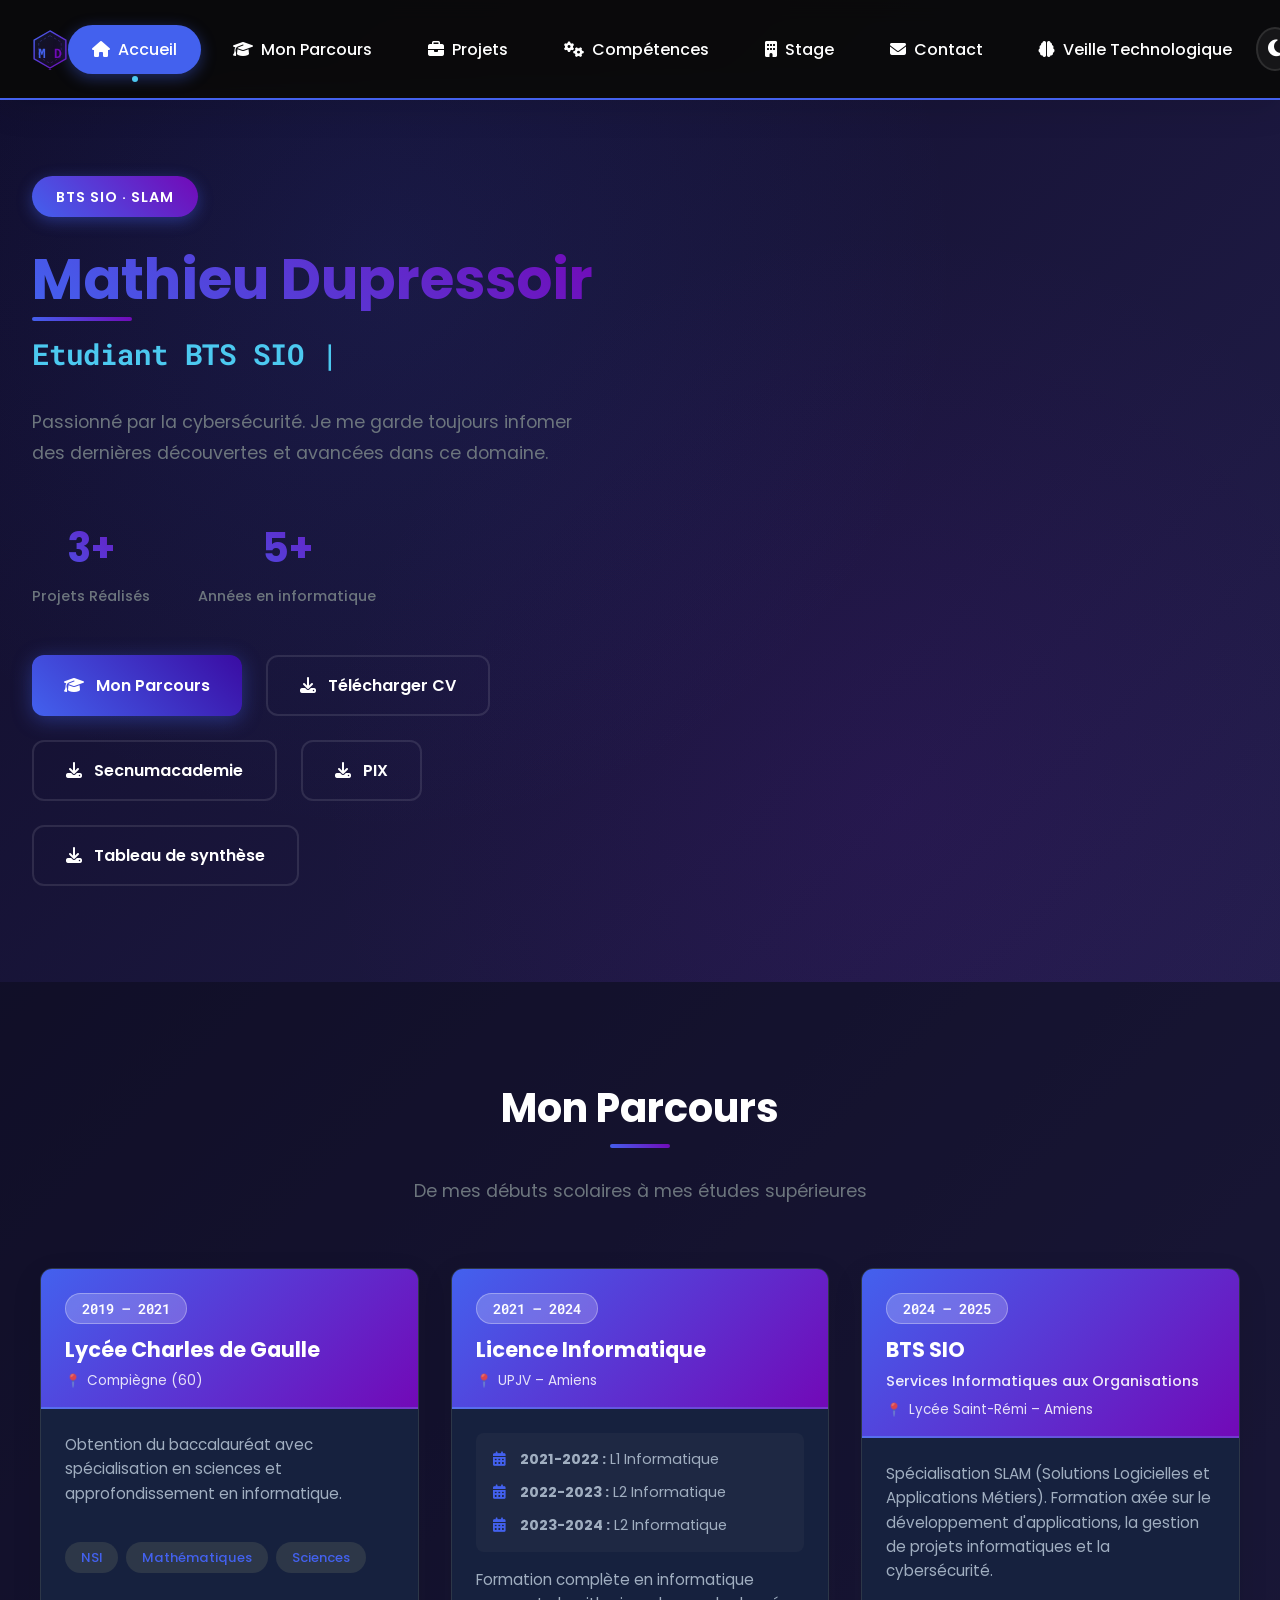
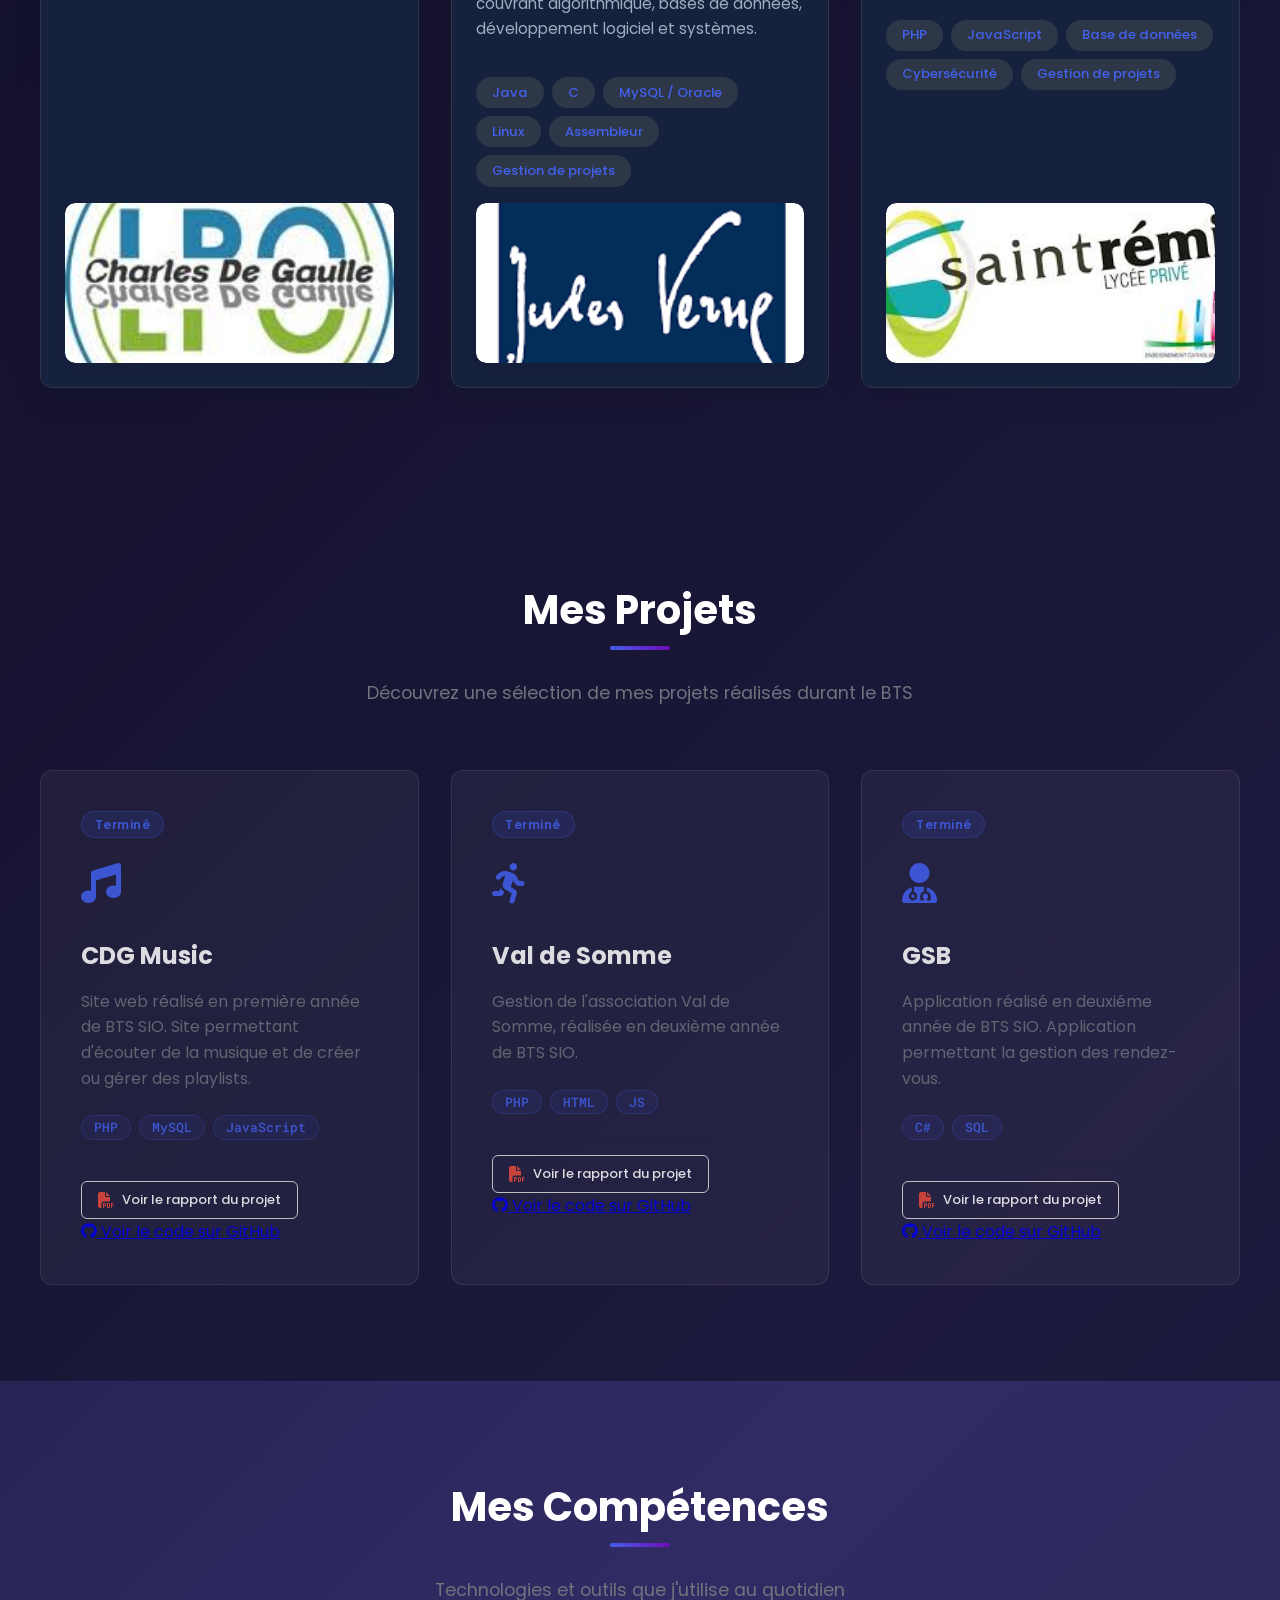
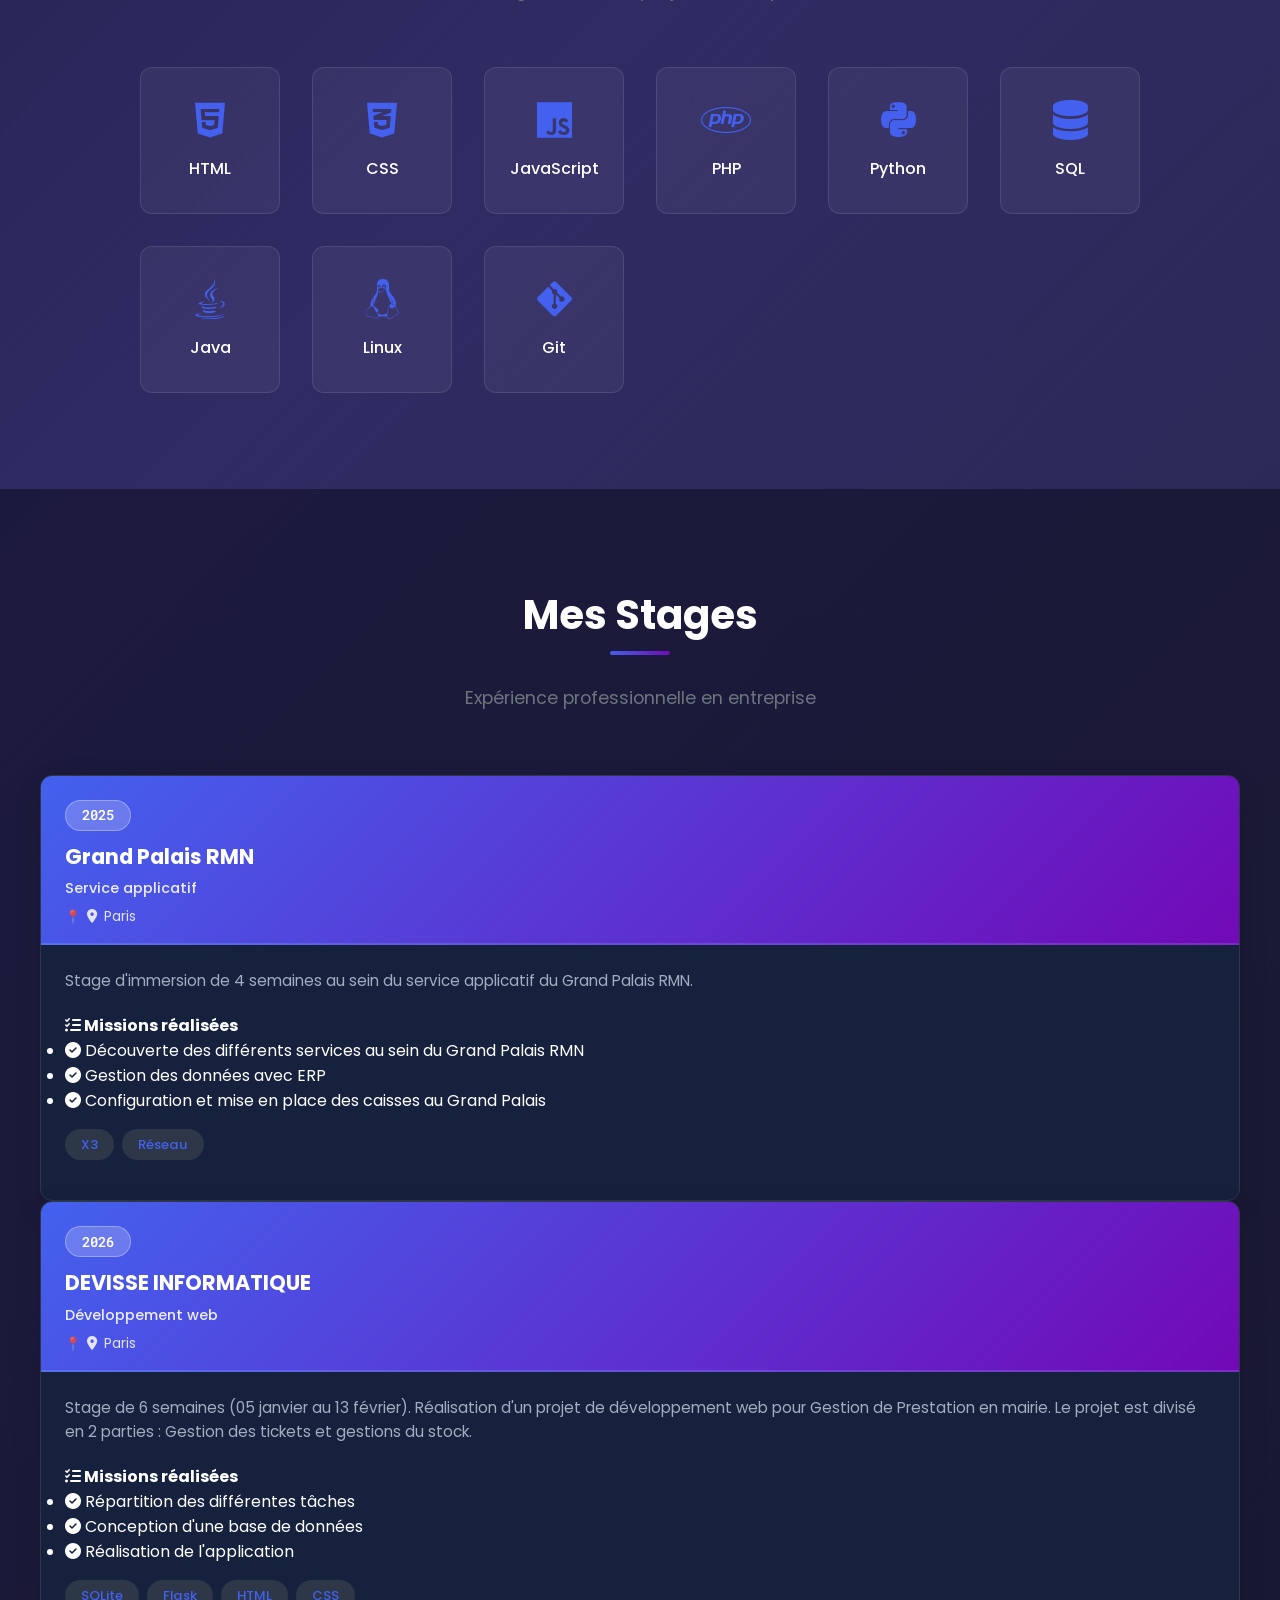
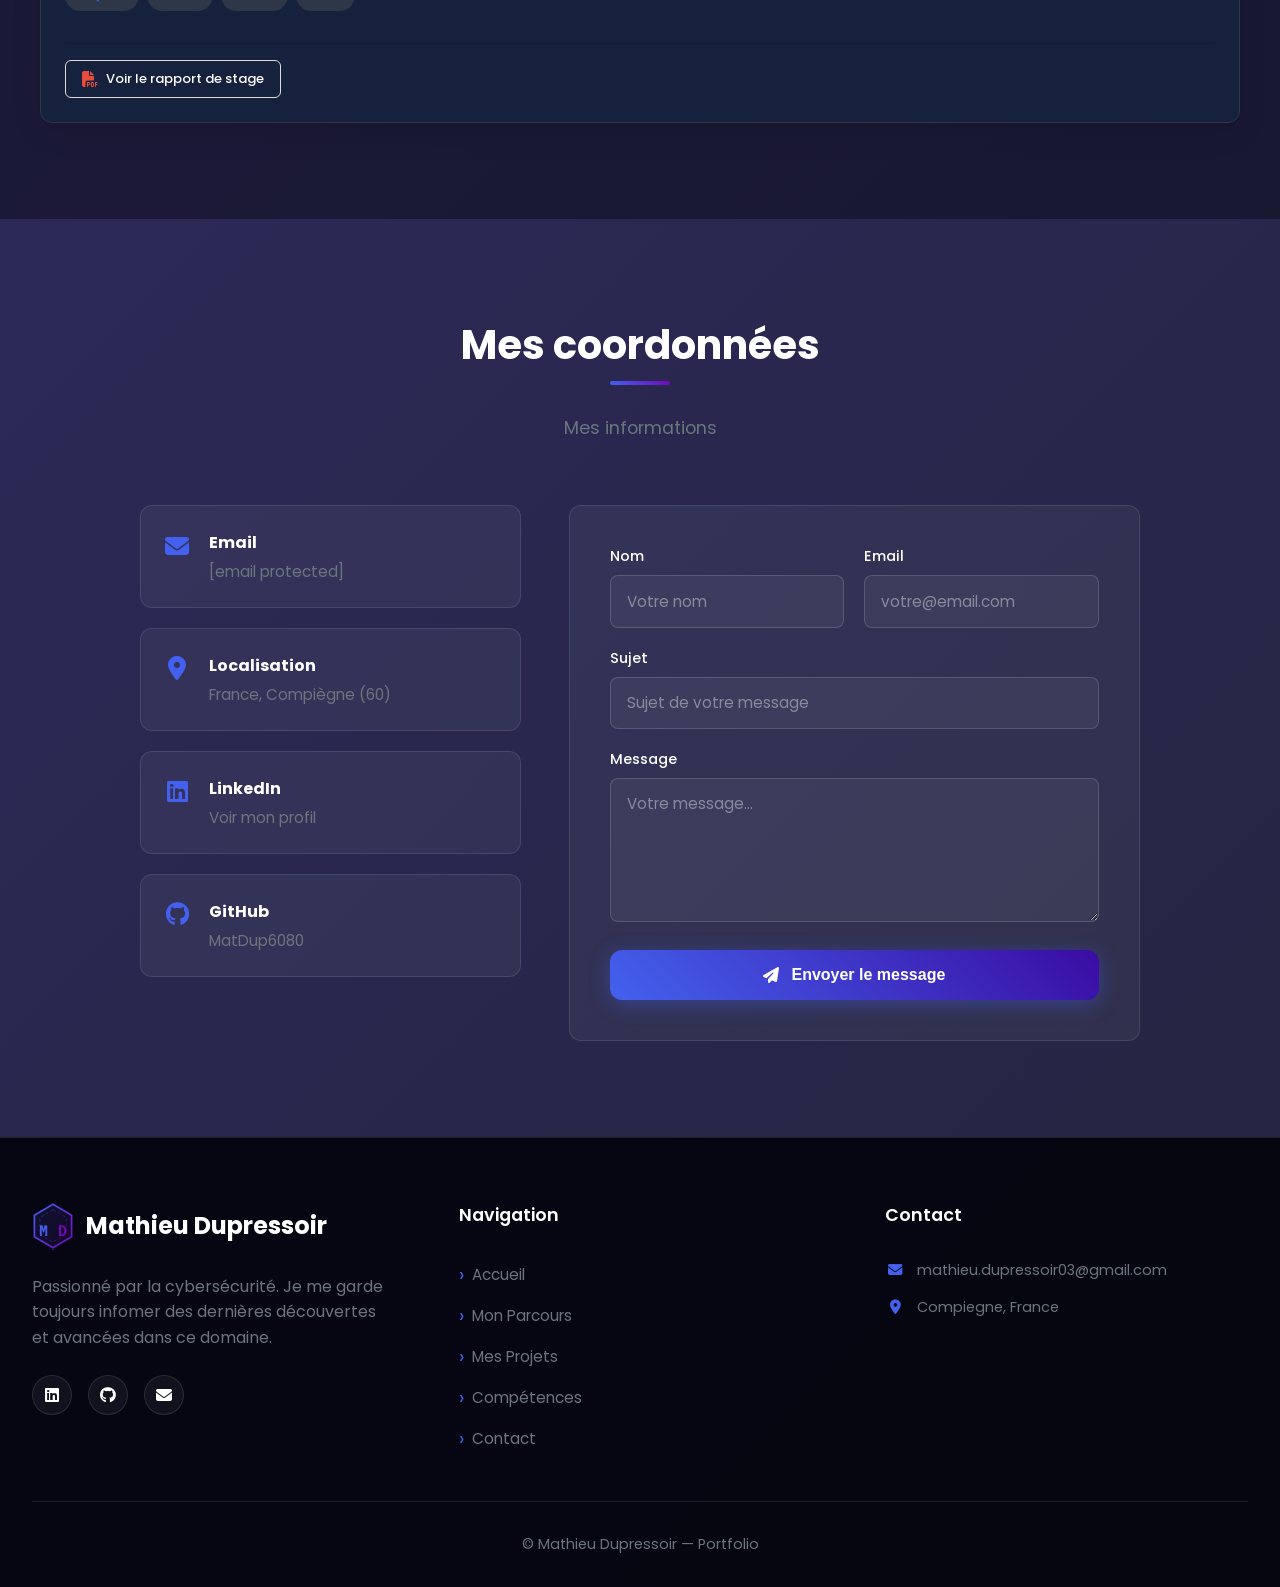
==== commit fc40a97b: "Add files via upload" ====
--- a/index.html
+++ b/index.html
@@ -203,9 +203,9 @@
                         <i class="fas fa-download"></i>
                         <span>PIX</span>
                     </a>
-                    <a href="doc/certification-pix.pdf" class="btn btn-secondary" target="_blank" rel="noopener">
+                    <a href="doc/Epreuve E5 - Tableau de synthèse.pdf" class="btn btn-secondary" target="_blank" rel="noopener">
                         <i class="fas fa-download"></i>
-                        <span>PIX</span>
+                        <span>Tableau de synthèse</span>
                     </a>
                 </div>
             </div>
@@ -357,7 +357,7 @@
                     <span class="card-tag">JavaScript</span>
                 </div>
                 <div class="parcours-pdf">
-                    <a href="doc/CDG_Music.pdf" target="_blank" class="pdf-btn">
+                    <a href="doc/CGD_Music.pdf" target="_blank" class="pdf-btn">
                         <i class="fas fa-file-pdf"></i>
                         Voir le rapport du projet
                     </a>
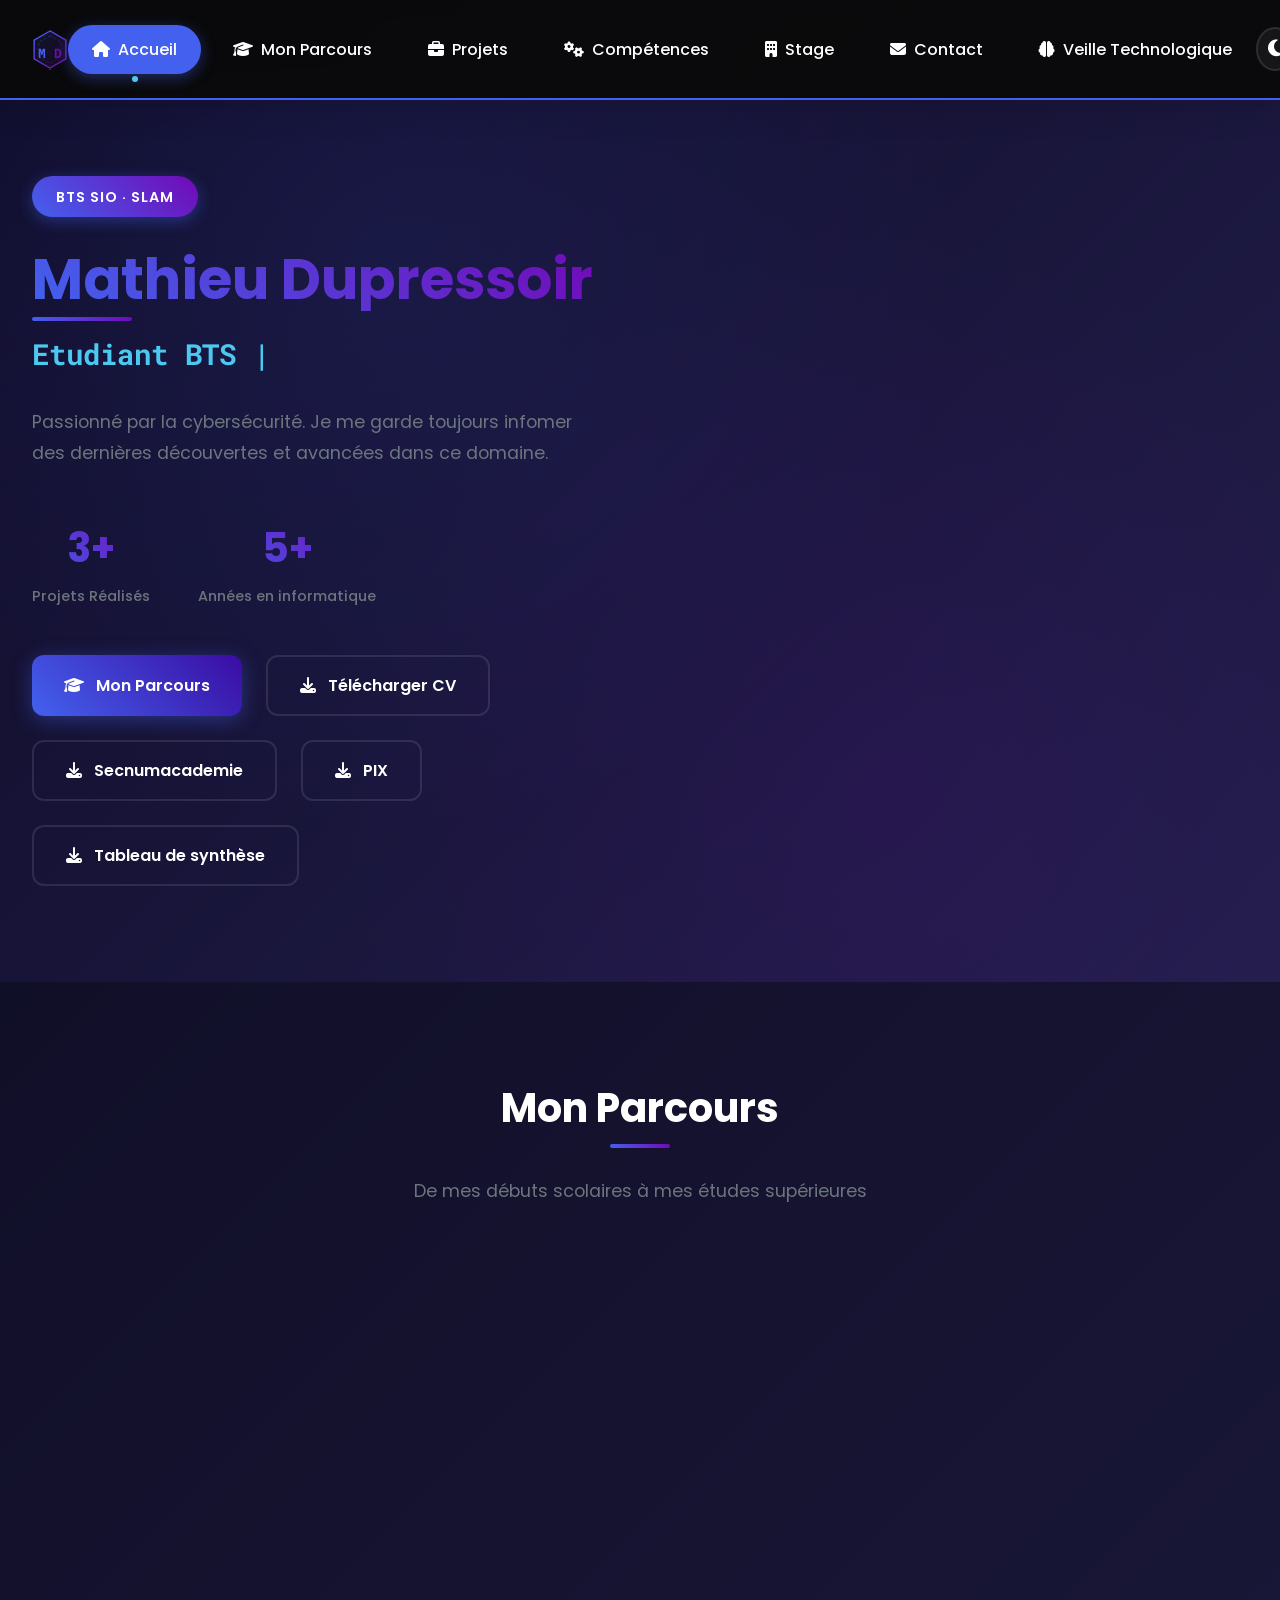
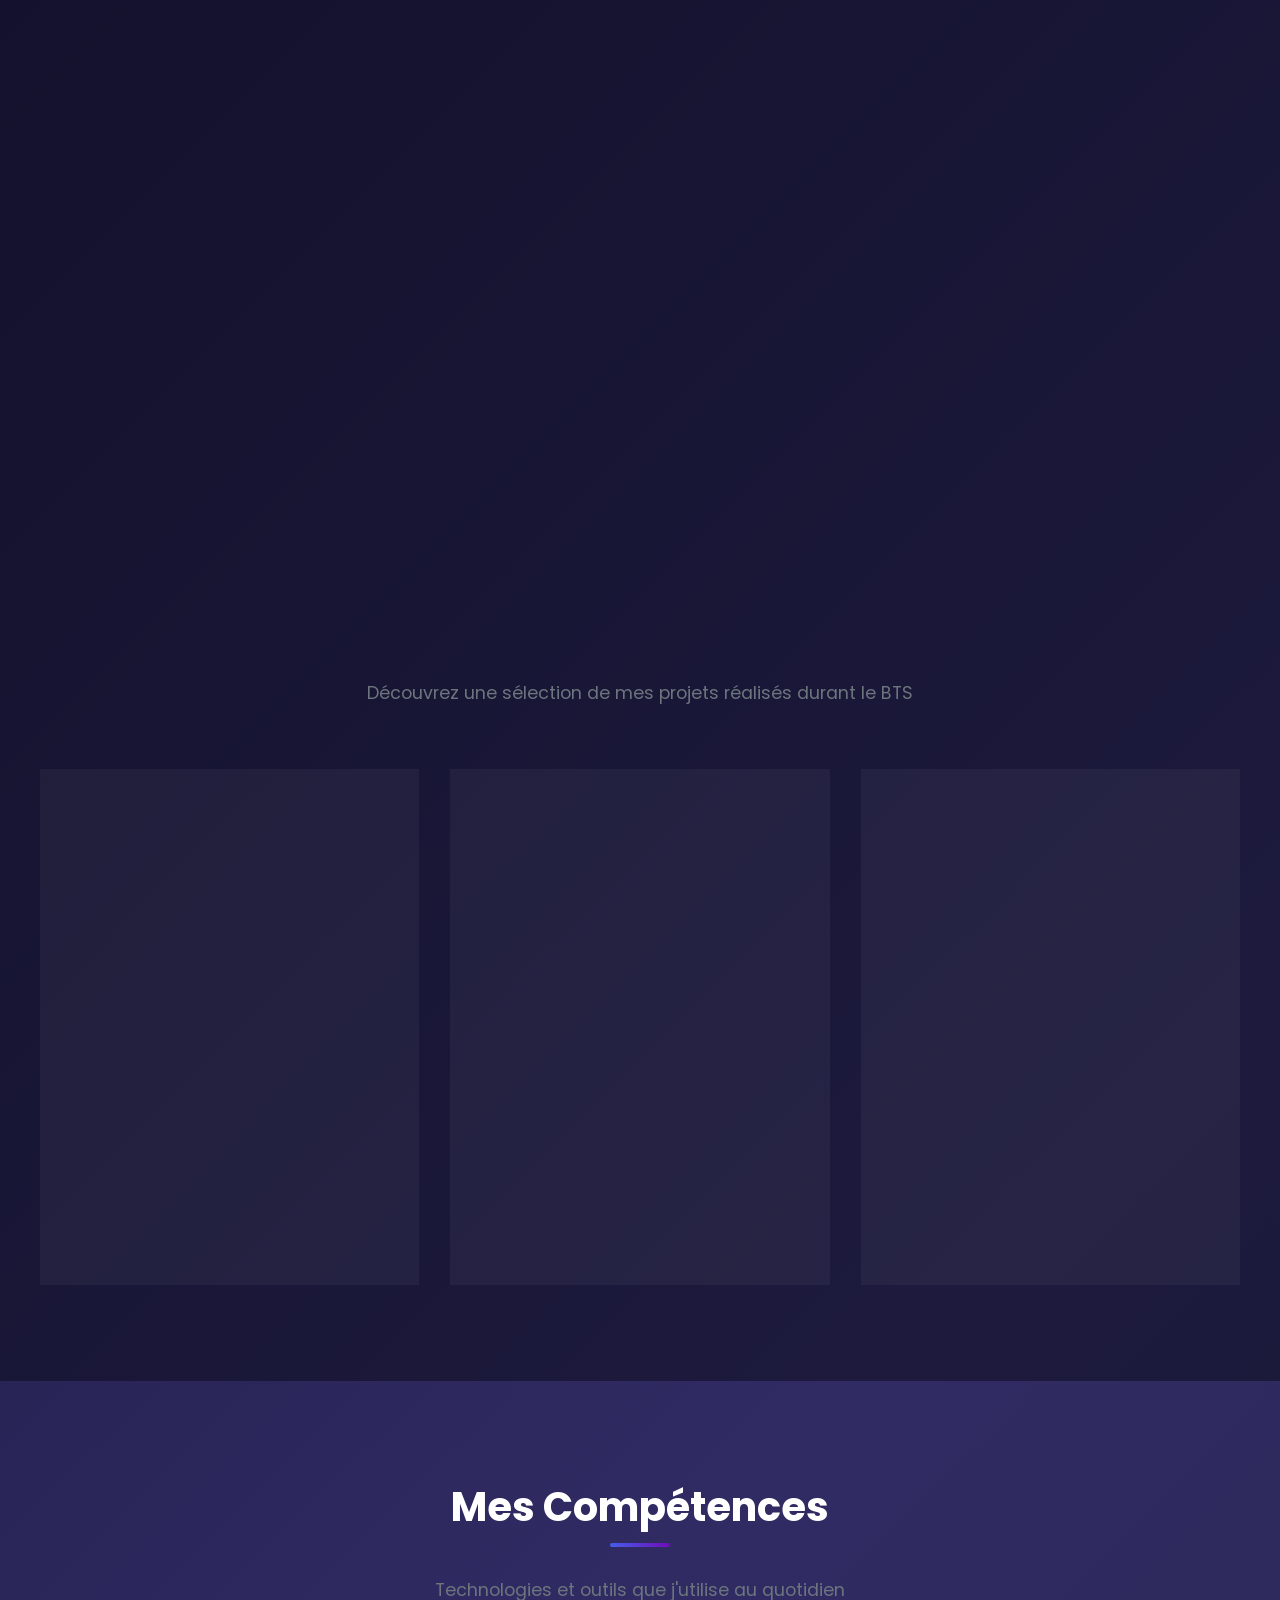
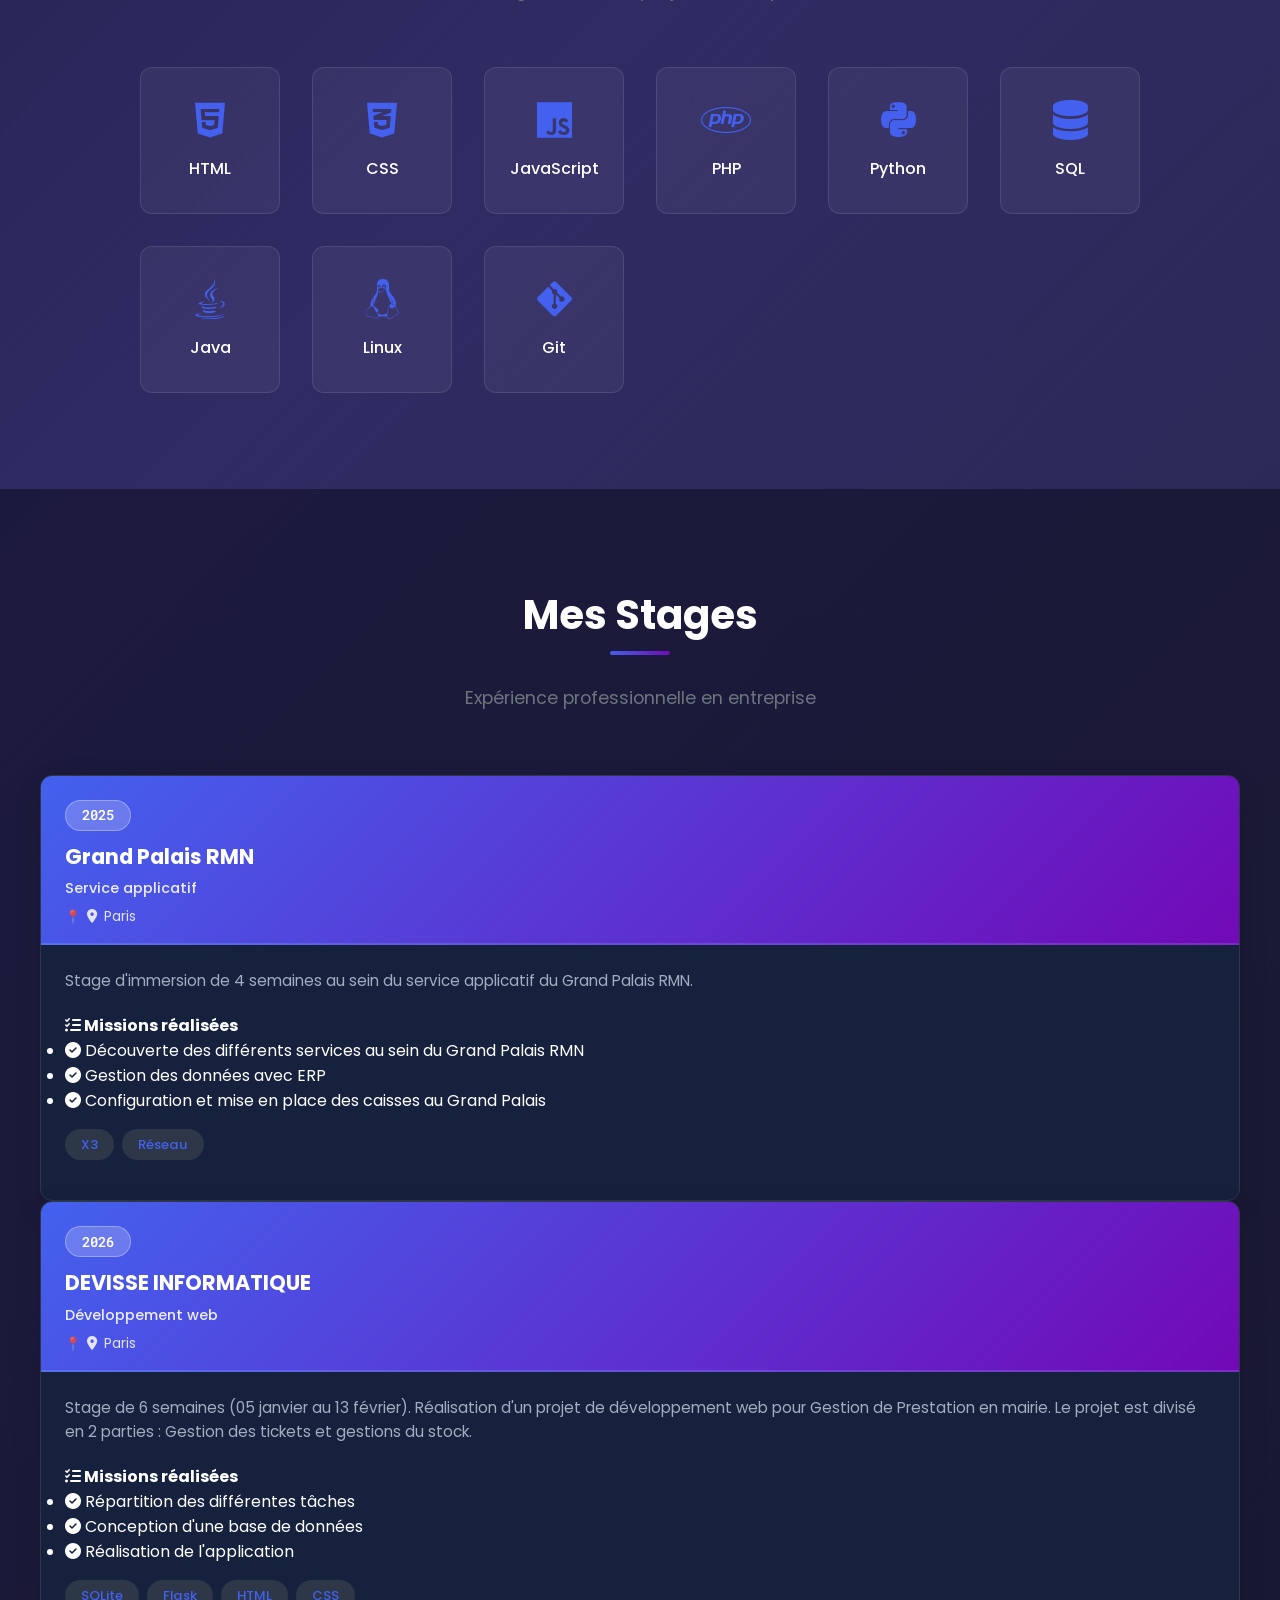
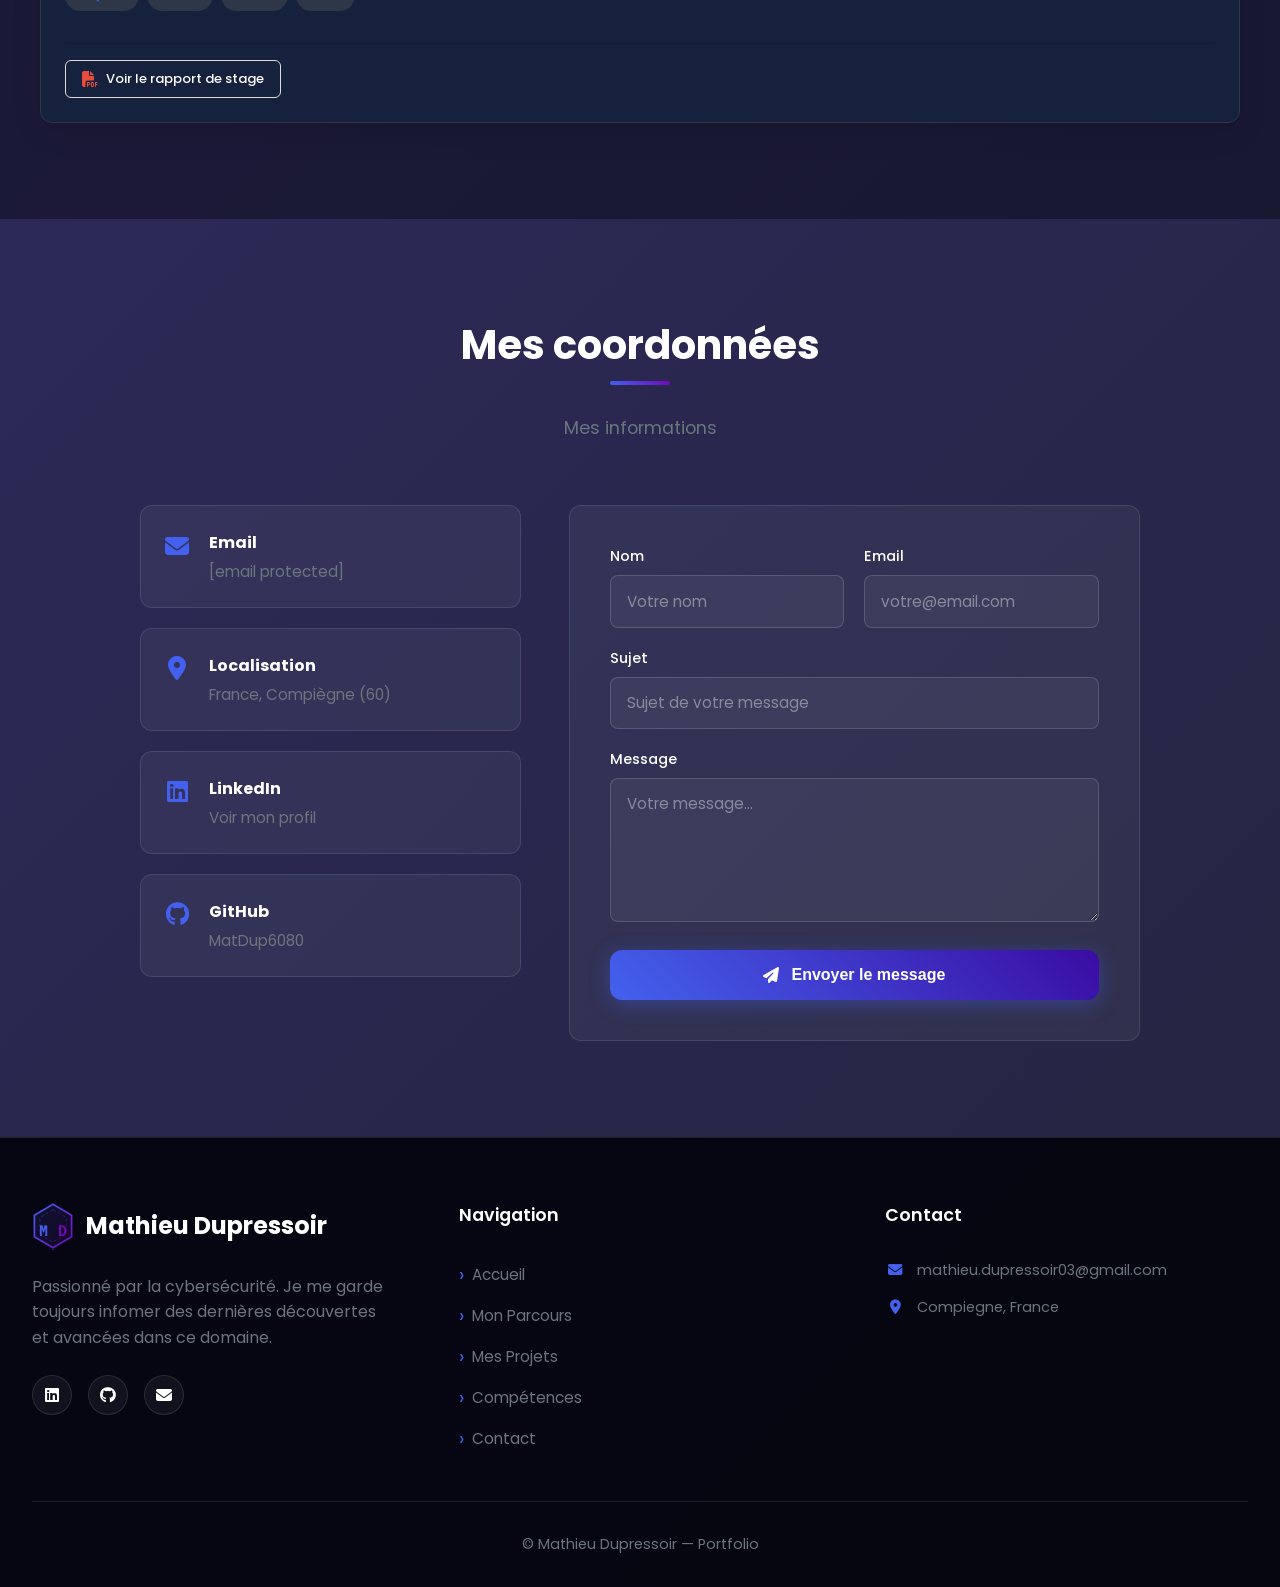
==== commit 4a13f5ab: "Add files via upload" ====
--- a/index.html
+++ b/index.html
@@ -357,7 +357,7 @@
                     <span class="card-tag">JavaScript</span>
                 </div>
                 <div class="parcours-pdf">
-                    <a href="doc/CGD_Music.pdf" target="_blank" class="pdf-btn">
+                    <a href="doc/CGDMusic.pdf" target="_blank" class="pdf-btn">
                         <i class="fas fa-file-pdf"></i>
                         Voir le rapport du projet
                     </a>
